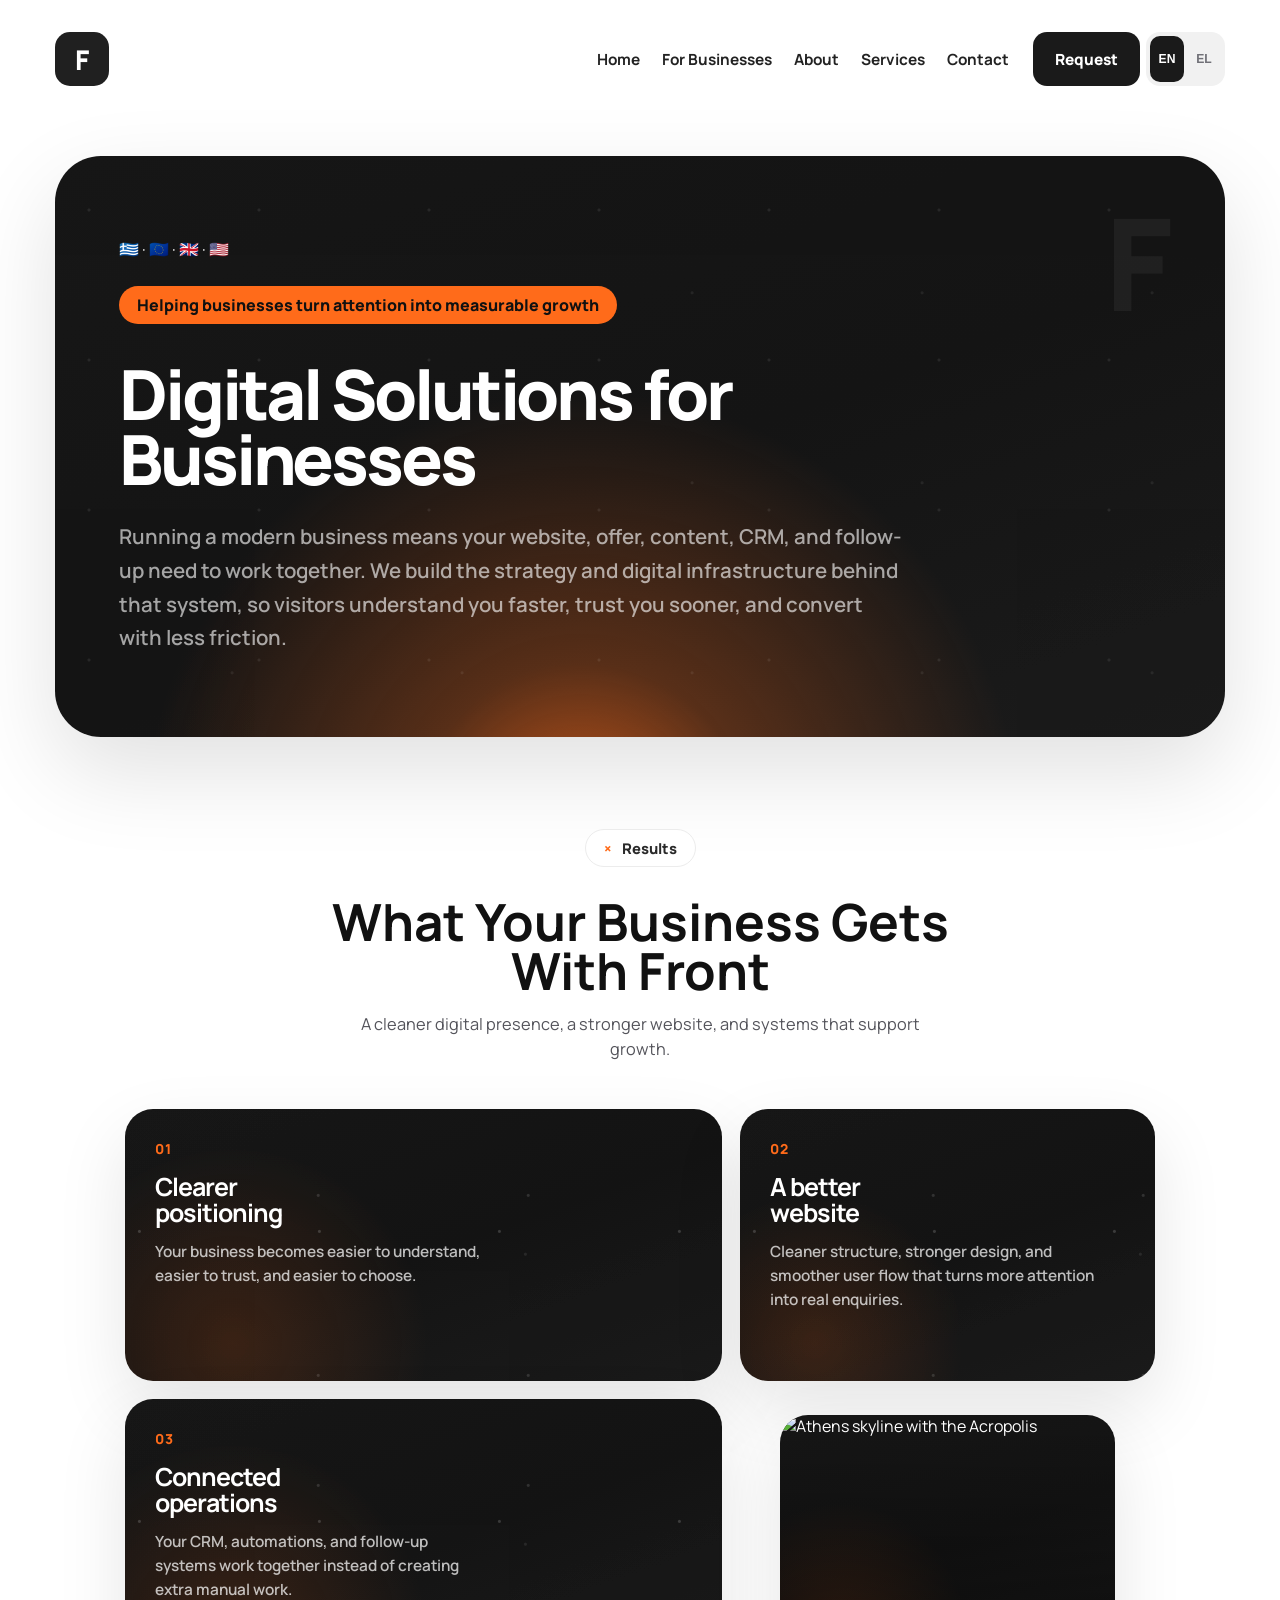
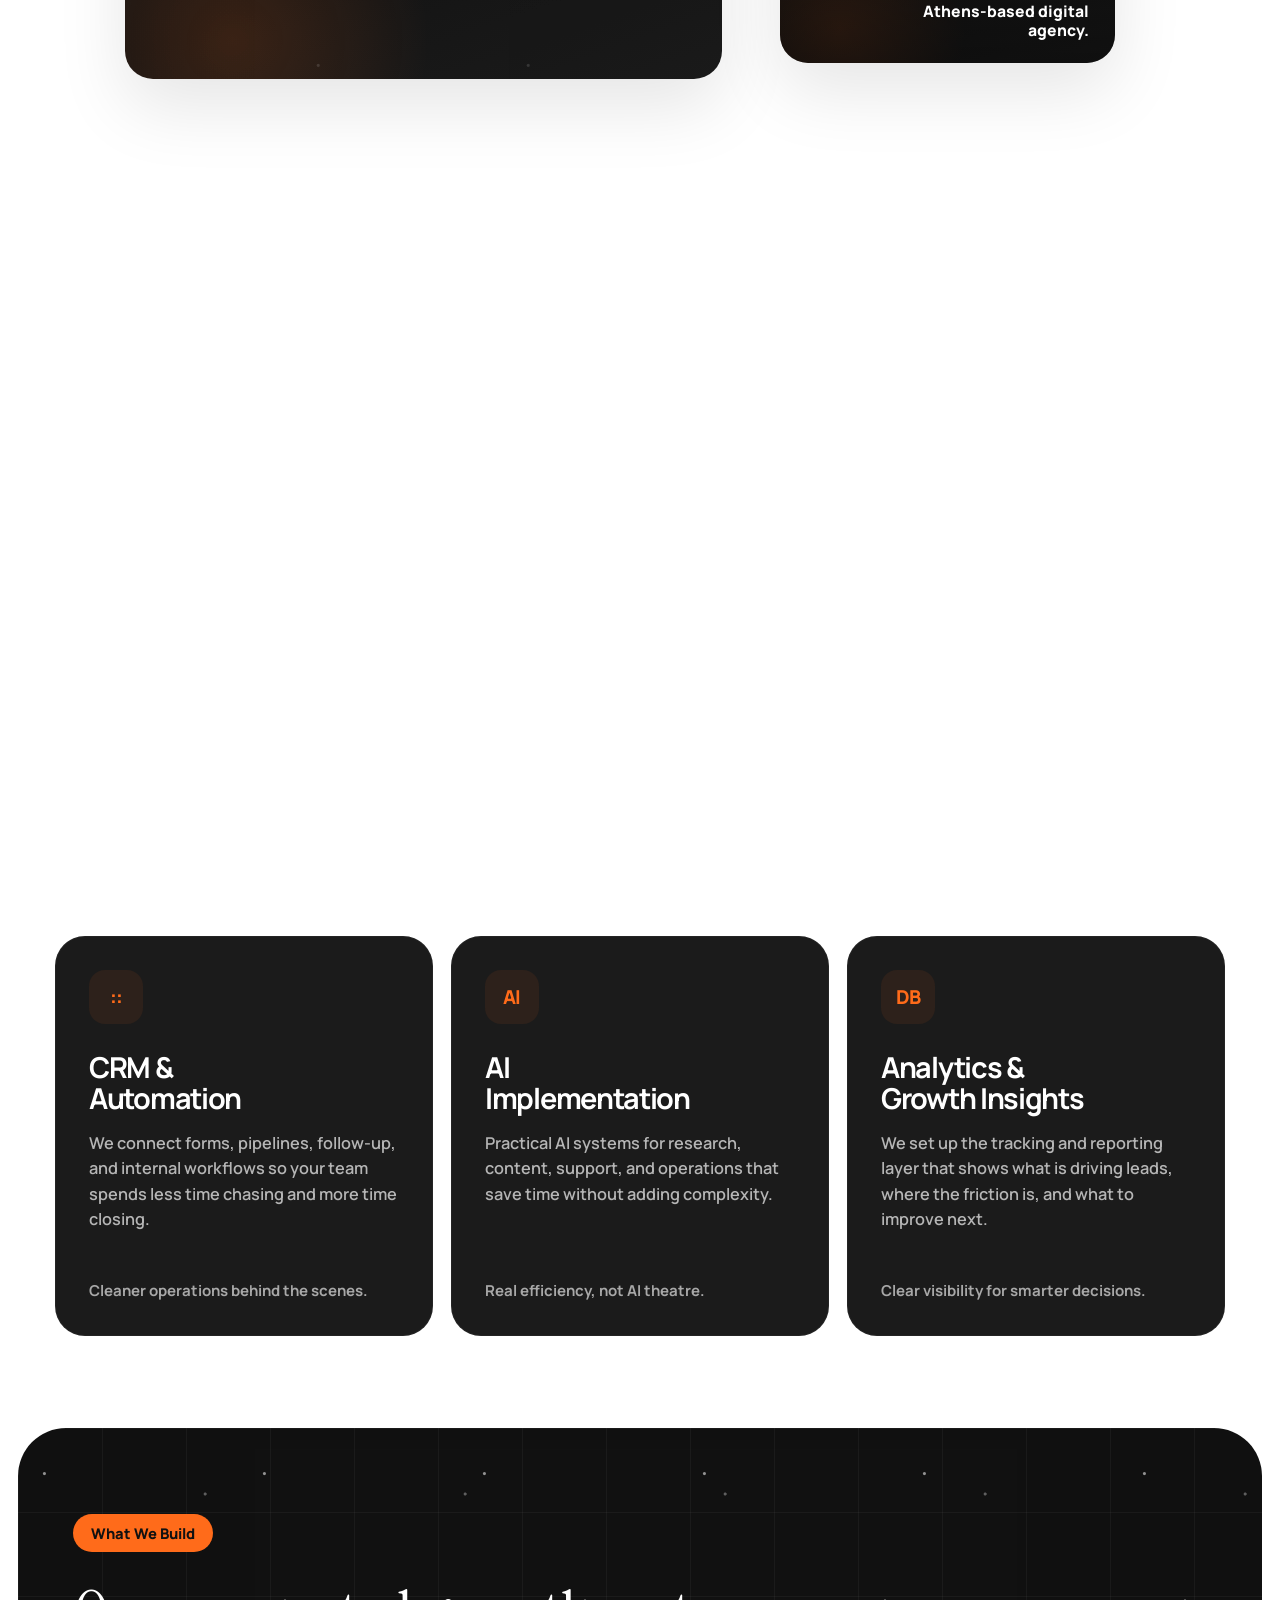
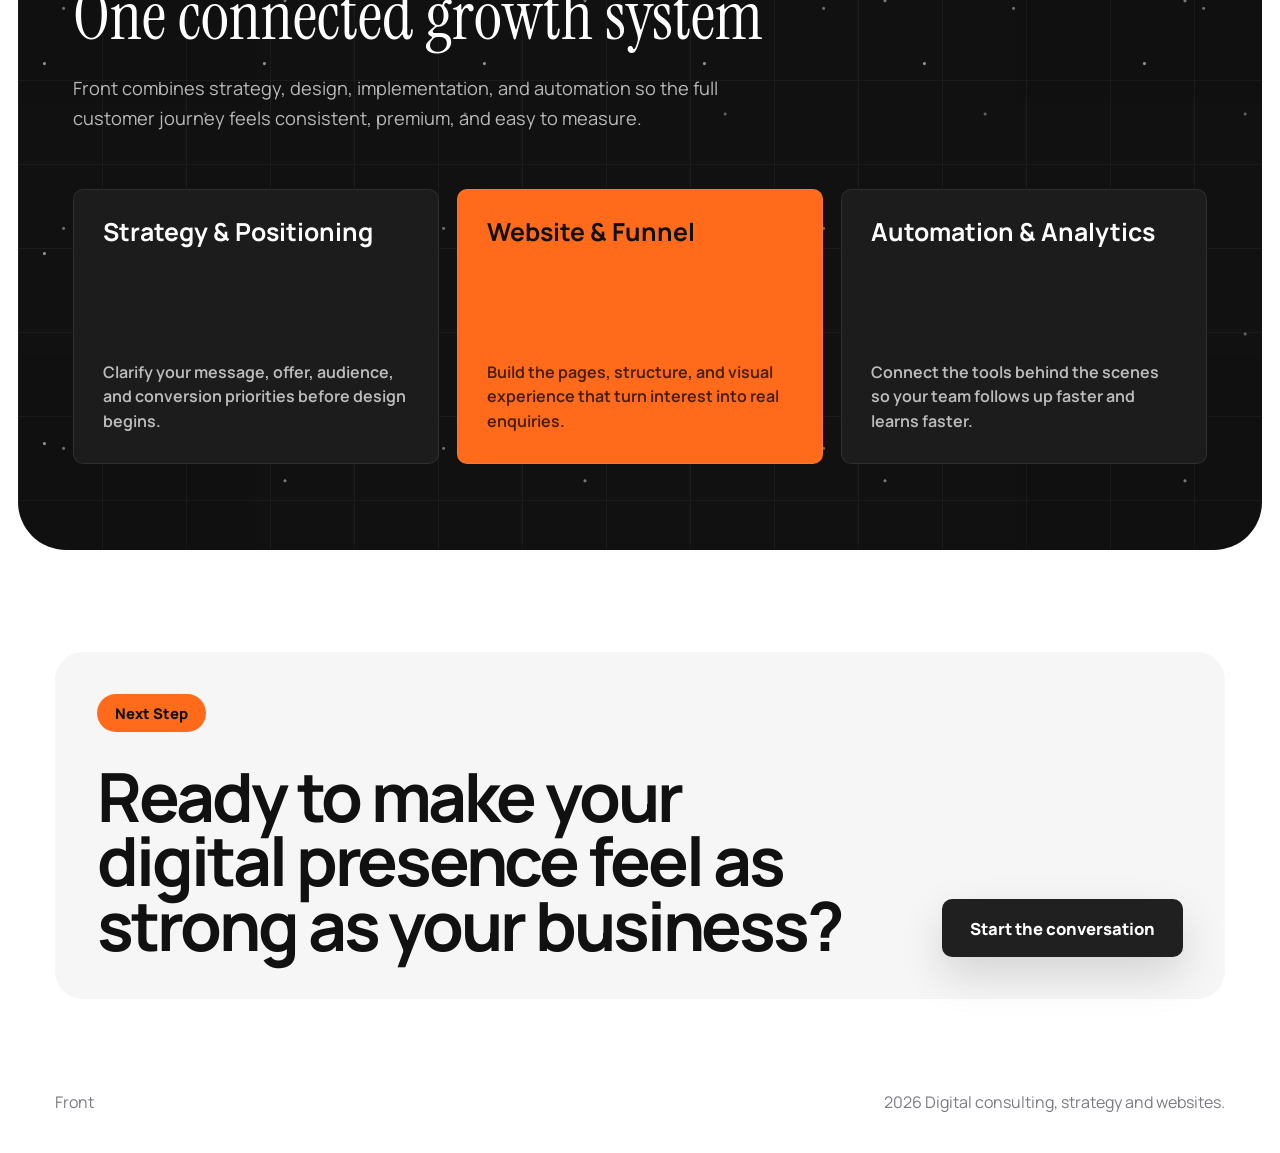
==== for-businesses.html @ 69dcf723 "continue" ====
<!DOCTYPE html>
<html lang="en">
  <head>
    <meta charset="UTF-8" />
    <meta name="viewport" content="width=device-width, initial-scale=1.0" />
    <title>Front | Digital Solutions for Businesses</title>
    <meta
      name="description"
      content="Front builds strategy-led websites, conversion systems, automation, and digital ecosystems for ambitious businesses."
    />
    <link rel="preconnect" href="https://fonts.googleapis.com" />
    <link rel="preconnect" href="https://fonts.gstatic.com" crossorigin />
    <link
      href="https://fonts.googleapis.com/css2?family=Instrument+Serif:ital@0;1&family=Manrope:wght@400;500;600;700;800&display=swap"
      rel="stylesheet"
    />
    <link rel="stylesheet" href="styles.css?v=front-business-page-10" />
  </head>
  <body data-page="businesses">
    <header class="page-nav" aria-label="Main navigation" data-i18n-attr="aria-label:navAria">
      <a class="logo-tile" href="index.html#home" aria-label="Front home">
        <span>F</span>
      </a>
      <nav class="nav-links">
        <a href="index.html#home" data-i18n="navHome">Home</a>
        <a href="for-businesses.html" data-i18n="navBusinesses">For Businesses</a>
        <a href="index.html#about" data-i18n="navAbout">About</a>
        <a href="index.html#services" data-i18n="navServices">Services</a>
        <a href="index.html#contact" data-i18n="navContact">Contact</a>
      </nav>
      <div class="nav-actions">
        <a class="request-link" href="index.html#contact" data-i18n="navRequest">Request</a>
        <div class="language-toggle" aria-label="Language selector" data-i18n-attr="aria-label:languageAria">
          <button class="language-button is-active" type="button" data-language="en" aria-pressed="true">EN</button>
          <button class="language-button" type="button" data-language="el" aria-pressed="false">EL</button>
        </div>
      </div>
    </header>

    <main class="business-page">
      <section class="business-hero-shell">
        <div class="business-hero-card reveal">
          <div class="business-flags" aria-hidden="true">🇬🇷 · 🇪🇺 · 🇬🇧 · 🇺🇸</div>
          <span class="orange-pill" data-i18n="businessHeroKicker">
            Helping businesses turn attention into measurable growth
          </span>
          <h1 data-i18n="businessHeroTitle">Digital Solutions for Businesses</h1>
          <p data-i18n="businessHeroText">
            Running a modern business means your website, offer, content, CRM, and follow-up need to
            work together. We build the strategy and digital infrastructure behind that system, so
            visitors understand you faster, trust you sooner, and convert with less friction.
          </p>
          <span class="business-ghost-logo" aria-hidden="true">F</span>
        </div>
      </section>

      <section class="business-results section">
        <div class="business-section-heading reveal">
          <span class="result-pill"><span>×</span> <span data-i18n="businessResultsPill">Results</span></span>
          <h2 data-i18n="businessResultsTitle">What Your Business Gets With Front</h2>
          <p data-i18n="businessResultsText">
            A cleaner digital presence, a stronger website, and systems that support growth.
          </p>
        </div>

        <div class="result-showcase">
          <article class="result-showcase-card result-showcase-card-wide reveal">
            <span class="result-showcase-index">01</span>
            <h3 data-i18n="businessAgencyCardOneTitle">Clearer positioning</h3>
            <p data-i18n="businessAgencyCardOneText">
              Your business becomes easier to understand, easier to trust, and easier to choose.
            </p>
          </article>
          <article class="result-showcase-card result-showcase-card-tall reveal delay-1">
            <span class="result-showcase-index">02</span>
            <h3 data-i18n="businessAgencyCardTwoTitle">A better website</h3>
            <p data-i18n="businessAgencyCardTwoText">
              Cleaner structure, stronger design, and smoother user flow that turns more attention
              into real enquiries.
            </p>
          </article>
          <article class="result-showcase-card result-showcase-card-compact reveal delay-2">
            <span class="result-showcase-index">03</span>
            <h3 data-i18n="businessAgencyCardThreeTitle">Connected operations</h3>
            <p data-i18n="businessAgencyCardThreeText">
              Your CRM, automations, and follow-up systems work together instead of creating extra
              manual work.
            </p>
          </article>
          <figure class="result-showcase-card result-showcase-card-image reveal delay-3">
            <img
              src="https://commons.wikimedia.org/wiki/Special:FilePath/View%20of%20Athen%27s%20Acropolis.jpg"
              alt="Athens skyline with the Acropolis"
              loading="lazy"
              data-i18n-attr="alt:businessAgencyImageAlt"
            />
            <figcaption data-i18n="businessAgencyImageCaption">
              Athens-based digital agency.
            </figcaption>
          </figure>
        </div>
      </section>

      <section class="business-services section">
        <div class="business-section-heading reveal">
          <span class="result-pill"><span>+</span> <span data-i18n="businessServicesPill">Core Services</span></span>
          <h2 data-i18n="businessServicesTitle">Our Core Services for Growing Businesses</h2>
          <p data-i18n="businessServicesText">
            Strategy-led work that sharpens your positioning, improves conversion, and builds a
            stronger digital operating system around your business.
          </p>
        </div>

        <div class="agency-services-grid">
          <article class="agency-service-card reveal">
            <span class="agency-service-icon" aria-hidden="true">{ }</span>
            <h3 data-i18n="agencyServiceOneTitle">Custom Software</h3>
            <p data-i18n="agencyServiceOneText">
              We design and build custom internal tools, client portals, and operational systems
              tailored to the way your business actually works.
            </p>
            <strong data-i18n="agencyServiceOneNote">Built around your workflow, not a template.</strong>
          </article>

          <article class="agency-service-card reveal delay-1">
            <span class="agency-service-icon" aria-hidden="true">&lt;&gt;</span>
            <h3 data-i18n="agencyServiceTwoTitle">Website Design & Development</h3>
            <p data-i18n="agencyServiceTwoText">
              Premium websites designed to feel modern, load fast, and present your business with
              more credibility.
            </p>
            <strong data-i18n="agencyServiceTwoNote">Looks better, performs better, converts better.</strong>
          </article>

          <article class="agency-service-card reveal delay-2">
            <span class="agency-service-icon" aria-hidden="true">[]</span>
            <h3 data-i18n="agencyServiceThreeTitle">Booking Systems</h3>
            <p data-i18n="agencyServiceThreeText">
              We build smooth booking flows for appointments, reservations, and enquiries so clients
              can move from interest to confirmed action with less friction.
            </p>
            <strong data-i18n="agencyServiceThreeNote">Smoother booking, fewer missed opportunities.</strong>
          </article>

          <article class="agency-service-card reveal">
            <span class="agency-service-icon" aria-hidden="true">::</span>
            <h3 data-i18n="agencyServiceFourTitle">CRM & Automation</h3>
            <p data-i18n="agencyServiceFourText">
              We connect forms, pipelines, follow-up, and internal workflows so your team spends
              less time chasing and more time closing.
            </p>
            <strong data-i18n="agencyServiceFourNote">Cleaner operations behind the scenes.</strong>
          </article>

          <article class="agency-service-card reveal delay-1">
            <span class="agency-service-icon" aria-hidden="true">AI</span>
            <h3 data-i18n="agencyServiceFiveTitle">AI Implementation</h3>
            <p data-i18n="agencyServiceFiveText">
              Practical AI systems for research, content, support, and operations that save time
              without adding complexity.
            </p>
            <strong data-i18n="agencyServiceFiveNote">Real efficiency, not AI theatre.</strong>
          </article>

          <article class="agency-service-card reveal delay-2">
            <span class="agency-service-icon" aria-hidden="true">DB</span>
            <h3 data-i18n="agencyServiceSixTitle">Analytics & Growth Insights</h3>
            <p data-i18n="agencyServiceSixText">
              We set up the tracking and reporting layer that shows what is driving leads, where the
              friction is, and what to improve next.
            </p>
            <strong data-i18n="agencyServiceSixNote">Clear visibility for smarter decisions.</strong>
          </article>
        </div>
      </section>

      <section class="business-system">
        <div class="black-grid" aria-hidden="true"></div>
        <div class="business-system-copy reveal">
          <span class="orange-pill" data-i18n="businessSystemPill">What We Build</span>
          <h2 data-i18n="businessSystemTitle">One connected growth system</h2>
          <p data-i18n="businessSystemText">
            Front combines strategy, design, implementation, and automation so the full customer
            journey feels consistent, premium, and easy to measure.
          </p>
        </div>

        <div class="system-card-grid">
          <article class="system-card reveal">
            <h3 data-i18n="systemStrategyTitle">Strategy & Positioning</h3>
            <p data-i18n="systemStrategyText">Clarify your message, offer, audience, and conversion priorities before design begins.</p>
          </article>
          <article class="system-card system-card-orange reveal delay-1">
            <h3 data-i18n="systemWebsiteTitle">Website & Funnel</h3>
            <p data-i18n="systemWebsiteText">Build the pages, structure, and visual experience that turn interest into real enquiries.</p>
          </article>
          <article class="system-card reveal delay-2">
            <h3 data-i18n="systemAutomationTitle">Automation & Analytics</h3>
            <p data-i18n="systemAutomationText">Connect the tools behind the scenes so your team follows up faster and learns faster.</p>
          </article>
        </div>
      </section>

      <section class="business-cta section">
        <div class="request-panel reveal">
          <div>
            <span class="orange-pill" data-i18n="businessCtaPill">Next Step</span>
            <h2 data-i18n="businessCtaTitle">Ready to make your digital presence feel as strong as your business?</h2>
          </div>
          <a class="button button-dark" href="mailto:info@frontagency.com" data-i18n="businessCtaLink">Start the conversation</a>
        </div>
      </section>
    </main>

    <footer class="footer">
      <p>Front</p>
      <p><span id="year"></span> <span data-i18n="footerText">Digital consulting, strategy and websites.</span></p>
    </footer>

    <script src="script.js?v=front-business-page-10"></script>
  </body>
</html>
---- styles.css ----
:root {
  --black: #111111;
  --black-2: #1f1f1f;
  --white: #ffffff;
  --muted: #7b7b82;
  --line: #ececec;
  --orange: #ff6b1a;
  --soft: #f7f7f7;
  --container: 1170px;
}

* {
  box-sizing: border-box;
}

html {
  scroll-behavior: smooth;
}

body {
  margin: 0;
  background: var(--white);
  color: var(--black);
  font-family: "Manrope", sans-serif;
}

a {
  color: inherit;
}

.floating-nav {
  position: sticky;
  top: 22px;
  z-index: 50;
  display: grid;
  grid-template-columns: 54px 1fr auto;
  gap: 4px;
  align-items: center;
  width: min(calc(100% - 36px), 820px);
  height: 64px;
  margin: 22px auto 0;
  padding: 4px;
  border-radius: 18px;
  background: rgba(17, 17, 17, 0.94);
  box-shadow: 0 14px 46px rgba(0, 0, 0, 0.16);
  backdrop-filter: blur(18px);
}

.page-nav {
  position: relative;
  z-index: 50;
  display: grid;
  grid-template-columns: 54px 1fr auto;
  gap: 24px;
  align-items: center;
  width: min(calc(100% - 44px), var(--container));
  margin: 32px auto 0;
}

.logo-tile,
.request-link,
.button,
.language-button {
  display: inline-flex;
  align-items: center;
  justify-content: center;
  text-decoration: none;
}

.logo-tile {
  width: 54px;
  height: 54px;
  border-radius: 15px;
  color: var(--white);
  background: #202020;
  font-size: 1.7rem;
  font-weight: 800;
}

.nav-links {
  display: flex;
  justify-content: center;
  gap: 22px;
  min-width: 0;
}

.nav-links a {
  color: rgba(255, 255, 255, 0.82);
  text-decoration: none;
  font-size: 0.96rem;
  font-weight: 700;
}

.nav-links a:hover,
.nav-links a:focus-visible {
  color: var(--white);
}

.request-link {
  height: 54px;
  padding: 0 22px;
  border-radius: 14px;
  background: var(--white);
  color: #202020;
  font-size: 0.96rem;
  font-weight: 800;
}

.page-nav .nav-links {
  justify-content: flex-end;
}

.page-nav .nav-links a {
  color: #222222;
}

.page-nav .nav-links a:hover,
.page-nav .nav-links a:focus-visible {
  color: var(--orange);
}

.page-nav .request-link {
  background: #1a1a1a;
  color: var(--white);
}

.page-nav .language-toggle {
  background: #f1f1f1;
}

.page-nav .language-button {
  color: #707077;
}

.page-nav .language-button.is-active {
  background: #1a1a1a;
  color: var(--white);
}

.nav-actions {
  display: flex;
  align-items: center;
  gap: 6px;
}

.language-toggle {
  display: inline-grid;
  grid-template-columns: repeat(2, 34px);
  gap: 3px;
  height: 54px;
  padding: 4px;
  border-radius: 14px;
  background: #202020;
}

.language-button {
  appearance: none;
  min-width: 0;
  height: 46px;
  border: 0;
  border-radius: 10px;
  background: transparent;
  color: rgba(255, 255, 255, 0.72);
  cursor: pointer;
  font-size: 0.76rem;
  font-weight: 800;
}

.language-button.is-active {
  background: var(--white);
  color: var(--black);
}

.hero {
  position: relative;
  min-height: calc(100vh - 86px);
  display: grid;
  place-items: center;
  overflow: hidden;
  padding: 96px 24px 78px;
  isolation: isolate;
}

.hero-building {
  position: absolute;
  top: 0;
  right: 0;
  z-index: -3;
  width: min(1020px, 70vw);
  height: 86vh;
  opacity: 0.46;
  background:
    linear-gradient(118deg, transparent 0 23%, rgba(22, 24, 27, 0.16) 23% 24%, transparent 24% 100%),
    linear-gradient(117deg, transparent 0 42%, rgba(22, 24, 27, 0.15) 42% 43%, transparent 43% 100%),
    repeating-linear-gradient(116deg, rgba(22, 24, 27, 0.18) 0 2px, transparent 2px 20px),
    repeating-linear-gradient(27deg, rgba(22, 24, 27, 0.12) 0 2px, transparent 2px 30px);
  clip-path: polygon(25% 0, 100% 0, 100% 88%, 18% 100%, 0 20%);
}

.hero::after {
  content: "";
  position: absolute;
  inset: 0;
  z-index: -2;
  background: radial-gradient(circle at 48% 48%, rgba(255, 255, 255, 0.8), rgba(255, 255, 255, 0.98) 58%, #fff 100%);
}

.particle-field,
.black-grid {
  position: absolute;
  inset: 0;
  pointer-events: none;
}

.particle-field {
  z-index: -1;
  opacity: 0.6;
  background:
    radial-gradient(circle at 13% 76%, rgba(0, 0, 0, 0.23) 1px, transparent 2px),
    radial-gradient(circle at 42% 32%, rgba(0, 0, 0, 0.18) 1px, transparent 2px),
    radial-gradient(circle at 72% 74%, rgba(0, 0, 0, 0.18) 1px, transparent 2px),
    radial-gradient(circle at 88% 48%, rgba(0, 0, 0, 0.14) 1px, transparent 2px);
  background-size: 210px 170px, 260px 210px, 180px 220px, 230px 240px;
}

.hero-inner {
  width: min(840px, 100%);
  text-align: center;
}

h1,
h2,
h3,
p {
  margin: 0;
}

h1 {
  font-size: clamp(3.5rem, 6.6vw, 6.8rem);
  line-height: 0.92;
  letter-spacing: -0.045em;
}

h2 {
  font-size: clamp(2.6rem, 5.3vw, 5.25rem);
  line-height: 0.95;
  letter-spacing: -0.045em;
}

h3 {
  font-size: clamp(1.4rem, 2.2vw, 2.05rem);
  line-height: 1.08;
  letter-spacing: -0.035em;
}

em {
  font-family: "Instrument Serif", serif;
  font-style: normal;
  font-weight: 400;
  letter-spacing: -0.02em;
}

.hero-inner p {
  max-width: 720px;
  margin: 24px auto 0;
  color: #4e4e55;
  font-size: clamp(1.1rem, 1.9vw, 1.36rem);
  line-height: 1.55;
}

.button {
  min-height: 58px;
  margin-top: 34px;
  padding: 0 28px;
  border-radius: 10px;
  font-size: 1.04rem;
  font-weight: 800;
  gap: 10px;
  transition:
    transform 180ms ease,
    box-shadow 180ms ease;
}

.button:hover,
.button:focus-visible {
  transform: translateY(-2px);
}

.button-dark {
  background: #202020;
  color: var(--white);
  box-shadow: 0 18px 44px rgba(0, 0, 0, 0.14);
}

.loved-row {
  display: flex;
  align-items: center;
  justify-content: center;
  flex-wrap: wrap;
  gap: 12px;
  margin-top: 34px;
  font-size: 1rem;
  color: #262626;
}

.avatars {
  display: flex;
}

.avatars span {
  width: 28px;
  height: 28px;
  margin-left: -7px;
  border: 2px solid var(--white);
  border-radius: 50%;
  background: linear-gradient(135deg, #111, #777);
}

.avatars span:first-child {
  margin-left: 0;
}

.avatars span:nth-child(2) {
  background: linear-gradient(135deg, #ff6b1a, #ffd2a6);
}

.avatars span:nth-child(3) {
  background: linear-gradient(135deg, #2d5561, #9fd1de);
}

.avatars span:nth-child(4) {
  background: linear-gradient(135deg, #c49b52, #ffe4ab);
}

.stars {
  color: #f3aa07;
  letter-spacing: 2px;
}

.section {
  width: min(calc(100% - 44px), var(--container));
  margin: 0 auto;
  padding: 92px 0;
}

.niches {
  min-height: 720px;
}

.niche-copy {
  max-width: 740px;
}

.orange-pill {
  display: inline-flex;
  align-items: center;
  min-height: 38px;
  margin-bottom: 32px;
  padding: 0 18px;
  border-radius: 999px;
  background: var(--orange);
  color: var(--black);
  font-size: 0.92rem;
  font-weight: 800;
}

.niche-copy h2 {
  max-width: 760px;
}

.niche-copy p {
  max-width: 620px;
  margin-top: 30px;
  color: var(--muted);
  font-size: 1.1rem;
  line-height: 1.65;
}

.chip-stage {
  position: relative;
  display: grid;
  gap: 18px;
  margin-top: 70px;
  overflow: hidden;
}

.chip-stage::before,
.chip-stage::after {
  content: "";
  position: absolute;
  top: 0;
  bottom: 0;
  z-index: 3;
  width: 120px;
  pointer-events: none;
}

.chip-stage::before {
  left: 0;
  background: linear-gradient(90deg, var(--white), transparent);
}

.chip-stage::after {
  right: 0;
  background: linear-gradient(270deg, var(--white), transparent);
}

.chip-row {
  display: flex;
  gap: 14px;
  min-width: max-content;
  animation: drift 42s linear infinite;
}

.chip-row-offset {
  transform: translateX(-160px);
  animation-direction: reverse;
  animation-duration: 48s;
}

.chip-row span {
  display: inline-flex;
  align-items: center;
  min-height: 62px;
  padding: 0 24px;
  border: 1px solid var(--line);
  border-radius: 16px;
  background: var(--white);
  color: #272727;
  font-size: 1.05rem;
  font-weight: 800;
  white-space: nowrap;
}

.chip-row .chip-dark {
  background: #202020;
  color: var(--white);
}

.black-wrap {
  position: relative;
  width: min(calc(100% - 36px), 1440px);
  margin: 0 auto 28px;
  overflow: hidden;
  padding: 92px max(24px, calc((100% - var(--container)) / 2));
  border-radius: 48px;
  background: #111111;
  color: var(--white);
}

.black-grid {
  opacity: 0.78;
  background:
    radial-gradient(circle at 12% 24%, rgba(255, 255, 255, 0.7) 1px, transparent 2px),
    radial-gradient(circle at 72% 30%, rgba(255, 255, 255, 0.42) 1px, transparent 2px),
    radial-gradient(circle at 89% 72%, rgba(255, 255, 255, 0.56) 1px, transparent 2px),
    radial-gradient(circle at 24% 82%, rgba(255, 255, 255, 0.5) 1px, transparent 2px),
    linear-gradient(rgba(255, 255, 255, 0.055) 1px, transparent 1px),
    linear-gradient(90deg, rgba(255, 255, 255, 0.055) 1px, transparent 1px);
  background-size: 220px 190px, 260px 220px, 300px 240px, 190px 220px, 84px 84px, 84px 84px;
}

.black-wrap > *:not(.black-grid) {
  position: relative;
  z-index: 1;
}

.black-heading {
  max-width: 780px;
  margin: 0 auto;
  text-align: center;
}

.black-heading .orange-pill {
  margin-bottom: 28px;
}

.black-heading p {
  max-width: 720px;
  margin: 22px auto 0;
  color: rgba(255, 255, 255, 0.72);
  font-size: 1.08rem;
  line-height: 1.65;
}

.ghost-title {
  display: block;
  margin-top: 36px;
  color: rgba(255, 255, 255, 0.08);
  font-family: "Instrument Serif", serif;
  font-size: 2.4rem;
}

.service-board {
  display: grid;
  grid-template-columns: repeat(2, minmax(0, 1fr));
  gap: 22px;
  width: min(100%, 1040px);
  margin: 70px auto 0;
}

.service-card {
  position: relative;
  min-height: 330px;
  display: flex;
  flex-direction: column;
  justify-content: space-between;
  overflow: hidden;
  padding: 42px;
  border-radius: 10px;
  background: #f6f6f6;
  color: #202020;
}

.service-card-wide {
  grid-column: 1 / -1;
  min-height: 250px;
}

.service-card-orange {
  background: var(--orange);
}

.service-card-dark {
  background: #1a1a1a;
  color: var(--white);
  box-shadow: inset 0 0 0 1px rgba(255, 255, 255, 0.08);
}

.service-card::after {
  content: "";
  position: absolute;
  right: 12%;
  bottom: -34%;
  width: 320px;
  height: 320px;
  border-radius: 50%;
  border: 54px solid rgba(0, 0, 0, 0.05);
}

.service-card-dark::after {
  border-color: rgba(255, 255, 255, 0.035);
}

.corner-icon {
  position: absolute;
  top: 26px;
  right: 26px;
  font-size: 1.2rem;
}

.service-card h3 {
  max-width: 13ch;
}

.service-card-wide h3 {
  max-width: none;
}

.service-card p {
  max-width: 880px;
  margin-top: 84px;
  color: rgba(0, 0, 0, 0.82);
  font-size: 1.1rem;
  font-weight: 700;
  line-height: 1.5;
}

.service-card-dark p {
  color: rgba(255, 255, 255, 0.84);
}

.service-card strong {
  display: block;
  margin-top: 8px;
  color: rgba(0, 0, 0, 0.42);
}

.service-card-dark strong {
  color: rgba(255, 255, 255, 0.38);
}

.service-card a {
  position: absolute;
  right: 26px;
  bottom: 26px;
  display: grid;
  place-items: center;
  width: 38px;
  height: 38px;
  border-radius: 10px;
  background: #2a2a2a;
  color: var(--white);
  text-decoration: none;
  font-size: 1.2rem;
}

.process-wrap {
  min-height: 720px;
}

.process-grid {
  display: grid;
  grid-template-columns: 0.95fr 1fr;
  gap: 42px;
  align-items: center;
  width: min(100%, 980px);
  margin: 62px auto 0;
}

.process-list {
  display: grid;
  gap: 20px;
}

.process-step {
  display: grid;
  grid-template-columns: 44px 1fr;
  gap: 18px;
  align-items: start;
  padding: 16px 18px;
  border-radius: 14px;
}

.process-step.active {
  padding: 28px;
  background: rgba(255, 255, 255, 0.08);
}

.step-icon {
  display: grid;
  place-items: center;
  width: 34px;
  height: 34px;
  border-radius: 50%;
  background: rgba(255, 255, 255, 0.13);
  color: var(--white);
  font-weight: 800;
}

.process-step h3 {
  font-family: "Manrope", sans-serif;
  font-size: 1.45rem;
  letter-spacing: -0.04em;
}

.process-step p {
  margin-top: 14px;
  color: #f3dfcf;
  font-size: 1.04rem;
  line-height: 1.55;
}

.dashboard-panel {
  min-height: 395px;
  display: grid;
  place-items: center;
  border-radius: 18px;
  background: #f7f8fb;
}

.mini-dashboard {
  width: min(78%, 520px);
  padding: 12px;
  border-radius: 10px;
  background: var(--white);
  box-shadow: 0 18px 55px rgba(0, 0, 0, 0.08);
  color: #202020;
}

.dash-row {
  display: grid;
  grid-template-columns: 1fr 0.6fr 0.7fr 0.7fr;
  gap: 12px;
  align-items: center;
  min-height: 42px;
  border-top: 1px solid var(--line);
  font-size: 0.88rem;
}

.dash-row:first-child {
  border-top: 0;
}

.dash-head {
  color: #8b8b8f;
  font-size: 0.75rem;
  font-weight: 800;
}

.dash-row em,
.dash-row i {
  justify-self: start;
  padding: 4px 8px;
  border-radius: 999px;
  background: #dff8e8;
  color: #28a76d;
  font-style: normal;
  font-weight: 800;
}

.dash-row i {
  background: #ebf8ef;
}

.request-section {
  padding: 98px 0;
}

.difference {
  padding-top: 4px;
  padding-bottom: 74px;
}

.difference-heading {
  max-width: 860px;
  margin: 0 auto;
  text-align: center;
}

.difference-heading .orange-pill {
  margin-bottom: 28px;
}

.difference-heading h2 {
  font-family: "Manrope", sans-serif;
  font-size: clamp(2.6rem, 4.6vw, 4.1rem);
  font-weight: 800;
  letter-spacing: -0.05em;
}

.difference-heading p {
  max-width: 860px;
  margin: 20px auto 0;
  color: #3f3f46;
  font-size: clamp(1.04rem, 1.45vw, 1.24rem);
  line-height: 1.62;
}

.difference-grid {
  display: grid;
  grid-template-columns: 1.05fr 1.05fr 1.02fr;
  grid-template-areas:
    "dashboard phone copy"
    "note phone office";
  gap: 18px;
  margin-top: 46px;
}

.difference-card {
  position: relative;
  overflow: hidden;
  border-radius: 28px;
}

.difference-card-dashboard {
  grid-area: dashboard;
  min-height: 380px;
  padding: 22px;
  background: linear-gradient(180deg, #ececf3 0%, #e6e6ee 100%);
}

.difference-dashboard {
  position: absolute;
  left: 11%;
  bottom: -4%;
  width: 88%;
  height: 66%;
  display: grid;
  grid-template-columns: 0.34fr 1fr;
  gap: 12px;
  padding: 14px;
  border-radius: 20px;
  background: rgba(255, 255, 255, 0.88);
  box-shadow: 0 26px 80px rgba(0, 0, 0, 0.12);
  transform: rotate(10deg);
}

.difference-dashboard-sidebar,
.difference-dashboard-top,
.difference-dashboard-bars {
  display: grid;
  gap: 10px;
}

.difference-dashboard-sidebar span,
.difference-dashboard-top span,
.difference-dashboard-bars span {
  border-radius: 999px;
  background: #eef0f7;
}

.difference-dashboard-sidebar {
  align-content: start;
}

.difference-dashboard-sidebar span {
  height: 14px;
}

.difference-dashboard-main {
  display: grid;
  grid-template-rows: auto 1fr auto;
  gap: 12px;
}

.difference-dashboard-top span {
  height: 11px;
}

.difference-dashboard-ring {
  width: min(138px, 54%);
  aspect-ratio: 1;
  align-self: center;
  justify-self: center;
  border-radius: 50%;
  background:
    radial-gradient(circle at center, rgba(255, 255, 255, 0.96) 0 38%, transparent 39% 100%),
    conic-gradient(from 0deg, #5b4dff 0 42%, #78d5eb 42% 68%, #ff9f3d 68% 100%);
}

.difference-dashboard-bars {
  grid-template-columns: repeat(4, 1fr);
  align-items: end;
}

.difference-dashboard-bars span:nth-child(1) {
  height: 20px;
}

.difference-dashboard-bars span:nth-child(2) {
  height: 40px;
}

.difference-dashboard-bars span:nth-child(3) {
  height: 28px;
}

.difference-dashboard-bars span:nth-child(4) {
  height: 46px;
}

.difference-card-phone {
  grid-area: phone;
  min-height: 700px;
  padding: 24px;
  display: flex;
  flex-direction: column;
  justify-content: space-between;
  background: linear-gradient(180deg, #d8d8de 0%, #444448 100%);
  color: var(--white);
}

.difference-card-kicker {
  color: rgba(255, 255, 255, 0.96);
  font-size: 0.98rem;
  font-weight: 600;
}

.difference-phone {
  position: relative;
  width: min(78%, 270px);
  min-height: 500px;
  margin: 10px auto;
  padding: 10px;
  border-radius: 38px;
  background: linear-gradient(180deg, #1a1a1d, #0b0b0d);
  box-shadow:
    inset 0 0 0 2px rgba(255, 255, 255, 0.08),
    0 24px 80px rgba(0, 0, 0, 0.24);
}

.difference-phone-notch {
  position: absolute;
  top: 14px;
  left: 50%;
  width: 92px;
  height: 20px;
  border-radius: 999px;
  background: #111112;
  transform: translateX(-50%);
  z-index: 2;
}

.difference-phone-screen {
  height: 100%;
  padding: 48px 10px 12px;
  border-radius: 28px;
  background: linear-gradient(180deg, #faf7ef 0%, #efe9dd 100%);
}

.difference-phone-badge {
  width: 42px;
  height: 14px;
  border-radius: 999px;
  background: rgba(0, 0, 0, 0.08);
}

.difference-phone-image {
  height: 76%;
  margin-top: 14px;
  border-radius: 22px;
  background:
    radial-gradient(circle at 18% 14%, rgba(255, 255, 255, 0.6) 0 6%, transparent 6%),
    linear-gradient(180deg, rgba(29, 79, 88, 0.3), transparent 32%),
    linear-gradient(180deg, #7fb8b8 0%, #b6dcc8 40%, #d1c08d 41%, #85b57d 100%);
  position: relative;
  overflow: hidden;
}

.difference-phone-image::before {
  content: "";
  position: absolute;
  inset: auto 12% 12% 14%;
  height: 26%;
  border-radius: 999px 999px 22px 22px;
  background: linear-gradient(180deg, #724126 0%, #4a2819 100%);
  transform: skewX(-18deg);
}

.difference-phone-image::after {
  content: "";
  position: absolute;
  inset: auto 18% 10% auto;
  width: 20%;
  height: 22%;
  border-radius: 999px 999px 30% 30%;
  background: rgba(255, 255, 255, 0.28);
  transform: rotate(20deg);
}

.difference-phone-actions {
  display: grid;
  grid-template-columns: repeat(4, 1fr);
  gap: 8px;
  margin-top: 12px;
}

.difference-phone-actions span {
  height: 11px;
  border-radius: 999px;
  background: rgba(0, 0, 0, 0.12);
}

.difference-phone-copy {
  max-width: 18ch;
  color: rgba(255, 255, 255, 0.9);
  font-size: 0.92rem;
  line-height: 1.45;
}

.difference-card-copy {
  grid-area: copy;
  min-height: 250px;
  padding: 26px;
  display: flex;
  flex-direction: column;
  justify-content: space-between;
  background: #e7e0d6;
}

.difference-card-copy p {
  color: #4d4a46;
  font-size: 0.94rem;
  font-weight: 600;
  line-height: 1.52;
}

.difference-card-copy strong {
  color: #161616;
  font-size: 1rem;
  font-weight: 800;
  line-height: 1.25;
}

.difference-card-note {
  grid-area: note;
  min-height: 260px;
  padding: 28px;
  background: #ececf9;
}

.difference-card-note strong {
  display: block;
  max-width: 12ch;
  color: #111111;
  font-size: clamp(1.6rem, 2.2vw, 2.15rem);
  line-height: 1;
  letter-spacing: -0.04em;
}

.difference-card-note p {
  max-width: 26ch;
  margin-top: 34px;
  color: #4f4f57;
  font-size: 0.94rem;
  font-weight: 600;
  line-height: 1.52;
}

.difference-card-office {
  grid-area: office;
  min-height: 280px;
  padding: 0;
  background: linear-gradient(180deg, #cdd8d5 0%, #eef1e9 100%);
}

.difference-office-scene {
  position: absolute;
  inset: 0;
  overflow: hidden;
  background:
    linear-gradient(180deg, rgba(255, 255, 255, 0.6), rgba(255, 255, 255, 0.1)),
    linear-gradient(90deg, rgba(44, 53, 66, 0.08) 0 2px, transparent 2px 33%),
    linear-gradient(90deg, rgba(44, 53, 66, 0.08) 0 2px, transparent 2px 66%),
    linear-gradient(180deg, #d7e0d7 0%, #eef0e8 100%);
}

.difference-window {
  position: absolute;
  top: 0;
  bottom: 0;
  width: 2px;
  background: rgba(42, 48, 56, 0.18);
}

.difference-window-a {
  left: 32%;
}

.difference-window-b {
  left: 58%;
}

.difference-window-c {
  left: 78%;
}

.difference-plant {
  position: absolute;
  left: 6%;
  bottom: -2%;
  width: 34%;
  height: 40%;
  background:
    radial-gradient(circle at 22% 100%, #708e61 0 18%, transparent 19%),
    linear-gradient(60deg, transparent 0 42%, #7fa36d 42% 48%, transparent 48% 100%),
    linear-gradient(24deg, transparent 0 30%, #66895d 30% 36%, transparent 36% 100%),
    linear-gradient(118deg, transparent 0 46%, #7ca16c 46% 52%, transparent 52% 100%);
  transform: rotate(-2deg);
}

.difference-table {
  position: absolute;
  right: 9%;
  bottom: 8%;
  width: 54%;
  height: 18%;
  border-radius: 18px;
  background:
    linear-gradient(180deg, rgba(255, 255, 255, 0.84), rgba(224, 228, 218, 0.98)),
    linear-gradient(90deg, rgba(120, 128, 136, 0.16) 0 2px, transparent 2px 50%);
  box-shadow: 0 16px 40px rgba(0, 0, 0, 0.1);
}

.cases {
  width: 100vw;
  max-width: none;
  margin-left: calc(50% - 50vw);
  margin-right: calc(50% - 50vw);
  padding-top: 8px;
  padding-bottom: 92px;
}

.cases-heading {
  max-width: 860px;
  margin: 0 auto;
  text-align: center;
}

.cases-heading h2 {
  font-family: "Manrope", sans-serif;
  font-size: clamp(2.6rem, 4.8vw, 4.1rem);
  font-weight: 800;
  letter-spacing: -0.05em;
}

.cases-heading p {
  max-width: 760px;
  margin: 18px auto 0;
  color: #777780;
  font-size: clamp(1.02rem, 1.4vw, 1.18rem);
  line-height: 1.6;
}

.cases-rail {
  padding-inline: clamp(24px, 4vw, 64px);
  margin-top: 44px;
}

.cases-track {
  display: grid;
  grid-auto-flow: column;
  grid-auto-columns: minmax(420px, 46vw);
  gap: 18px;
  overflow-x: auto;
  padding: 0 0 12px;
  scroll-padding-inline: clamp(24px, 4vw, 64px);
  scroll-snap-type: x proximity;
  scrollbar-width: thin;
  scrollbar-color: rgba(17, 17, 17, 0.22) transparent;
}

.cases-track::-webkit-scrollbar {
  height: 8px;
}

.cases-track::-webkit-scrollbar-thumb {
  border-radius: 999px;
  background: rgba(17, 17, 17, 0.18);
}

.case-card {
  scroll-snap-align: start;
}

.case-card-link {
  display: block;
  color: inherit;
  text-decoration: none;
}

.case-card {
  display: flex;
  flex-direction: column;
  gap: 18px;
}

.case-visual {
  position: relative;
  aspect-ratio: 1.42 / 1;
  overflow: hidden;
  border-radius: 34px;
  background: #070707;
  box-shadow: 0 22px 60px rgba(0, 0, 0, 0.08);
}

.case-meta {
  display: flex;
  align-items: baseline;
  gap: 12px;
  flex-wrap: wrap;
  padding: 0 2px;
}

.case-category,
.case-meta span {
  color: #8c8c93;
  font-size: 0.84rem;
  font-weight: 700;
  letter-spacing: 0.02em;
  text-transform: uppercase;
}

.case-meta h3 {
  color: #121212;
  font-family: "Manrope", sans-serif;
  font-size: 1.55rem;
  letter-spacing: -0.04em;
}

.case-shadow-panel {
  position: absolute;
  left: 8%;
  right: 12%;
  bottom: 16%;
  height: 42%;
  border-radius: 28px;
  background: linear-gradient(180deg, rgba(58, 58, 62, 0.76), rgba(18, 18, 20, 0.92));
  transform: rotate(-8deg);
  opacity: 0.34;
}

.case-device-stack {
  position: absolute;
  inset: 18% 12% 20%;
}

.case-phone {
  position: absolute;
  width: 42%;
  height: 84%;
  border-radius: 28px;
  background:
    linear-gradient(180deg, rgba(255, 255, 255, 0.06), transparent 16%),
    linear-gradient(180deg, #3d312f 0%, #272224 100%);
  box-shadow:
    inset 0 0 0 2px rgba(255, 255, 255, 0.08),
    0 14px 40px rgba(0, 0, 0, 0.26);
}

.case-phone::before {
  content: "";
  position: absolute;
  top: 10px;
  left: 50%;
  width: 34%;
  height: 10px;
  border-radius: 999px;
  background: rgba(0, 0, 0, 0.55);
  transform: translateX(-50%);
}

.case-phone::after {
  content: "";
  position: absolute;
  inset: 14% 10% 12%;
  border-radius: 18px;
  background:
    linear-gradient(180deg, rgba(255, 255, 255, 0.08), transparent 14%),
    linear-gradient(180deg, #171718 0%, #2b2b2d 100%);
}

.case-phone-left {
  left: 12%;
  bottom: 0;
  transform: rotate(-16deg);
}

.case-phone-right {
  right: 12%;
  top: 2%;
  transform: rotate(12deg);
}

.case-phone-sea::after {
  background:
    radial-gradient(circle at 20% 16%, rgba(255, 255, 255, 0.44) 0 8%, transparent 8%),
    linear-gradient(180deg, rgba(255, 255, 255, 0.06), transparent 14%),
    linear-gradient(180deg, #8fc6cf 0%, #bfdcd4 34%, #e0cd93 35%, #3d5f4f 100%);
}

.case-browser-shell {
  position: absolute;
  left: 16%;
  right: 12%;
  bottom: 16%;
  height: 38%;
  border-radius: 30px;
  background: linear-gradient(180deg, #f9f9fb 0%, #ececf2 100%);
  transform: rotate(-14deg);
  box-shadow: 0 20px 44px rgba(255, 255, 255, 0.08);
}

.case-site-panel {
  position: absolute;
  left: 14%;
  right: 12%;
  top: 18%;
  bottom: 24%;
  border-radius: 34px;
  background:
    radial-gradient(circle at 70% 24%, rgba(255, 107, 26, 0.08), transparent 28%),
    linear-gradient(180deg, #34201b 0%, #171214 100%);
  transform: rotate(12deg);
  box-shadow: 0 26px 60px rgba(0, 0, 0, 0.26);
}

.case-site-line,
.case-site-line.short,
.case-site-button {
  position: absolute;
  left: 12%;
  border-radius: 999px;
}

.case-site-line {
  top: 24%;
  width: 46%;
  height: 18px;
  background: rgba(255, 255, 255, 0.82);
}

.case-site-line.short {
  top: 34%;
  width: 30%;
  height: 12px;
  background: rgba(255, 255, 255, 0.28);
}

.case-site-button {
  top: 50%;
  width: 18%;
  height: 14px;
  background: var(--orange);
}

.case-brand-panel {
  position: absolute;
  inset: 24% 8% 24% 20%;
  display: grid;
  align-content: center;
  justify-items: center;
  gap: 14px;
  border-radius: 34px;
  background: linear-gradient(180deg, #5fa9e8 0%, #3a6ba1 100%);
  transform: rotate(-12deg);
}

.case-brand-mark {
  width: 52px;
  height: 36px;
  border-radius: 18px 18px 18px 4px;
  background: rgba(255, 255, 255, 0.92);
  clip-path: polygon(0 58%, 60% 0, 100% 36%, 42% 100%);
}

.case-brand-word {
  color: rgba(255, 255, 255, 0.96);
  font-size: 1.7rem;
  font-weight: 800;
  letter-spacing: -0.04em;
}

.case-system-grid {
  position: absolute;
  inset: 10% 12% auto;
  display: grid;
  grid-template-columns: repeat(2, 1fr);
  gap: 14px;
}

.case-system-grid span {
  height: 96px;
  border-radius: 22px;
  background: linear-gradient(180deg, #1a1a1c 0%, #101012 100%);
  box-shadow: inset 0 0 0 1px rgba(255, 255, 255, 0.08);
}

.case-system-panel {
  position: absolute;
  left: 12%;
  right: 12%;
  bottom: 10%;
  height: 36%;
  border-radius: 28px;
  background:
    linear-gradient(180deg, rgba(255, 255, 255, 0.06), transparent 20%),
    linear-gradient(180deg, #ff7a2e 0%, #6d2f10 100%);
  box-shadow: 0 18px 44px rgba(0, 0, 0, 0.26);
}

.cases-hint {
  padding: 0 clamp(24px, 4vw, 64px);
  margin-top: 12px;
  color: #8a8a92;
  font-size: 0.9rem;
  text-align: right;
}

.case-study-page {
  padding-top: 92px;
}

.case-study-nav {
  margin-top: 24px;
}

.case-study-hero {
  padding-top: 70px;
  text-align: center;
}

.case-study-copy {
  max-width: 900px;
  margin: 0 auto;
}

.case-study-kicker {
  color: #8e8e95;
  font-size: 1.02rem;
  font-weight: 600;
}

.case-study-copy h1 {
  max-width: 14ch;
  margin: 28px auto 0;
  font-family: "Manrope", sans-serif;
  font-size: clamp(3rem, 5.3vw, 5.5rem);
  font-weight: 800;
  line-height: 0.98;
  letter-spacing: -0.055em;
}

.case-study-client-row {
  display: inline-flex;
  align-items: center;
  gap: 12px;
  margin-top: 34px;
  color: #72727a;
  font-size: 1.05rem;
  font-weight: 600;
}

.case-study-client-mark {
  width: 38px;
  height: 38px;
  border-radius: 50%;
  background:
    radial-gradient(circle at 50% 50%, rgba(255, 255, 255, 0.94) 0 16%, transparent 16% 100%),
    linear-gradient(180deg, #171717 0%, #060606 100%);
  box-shadow: 0 8px 20px rgba(0, 0, 0, 0.12);
}

.case-study-meta {
  display: grid;
  grid-template-columns: repeat(4, minmax(0, 1fr));
  gap: 0;
  width: min(100%, 960px);
  margin: 72px auto 0;
  border-top: 1px solid var(--line);
  border-bottom: 1px solid var(--line);
}

.case-study-meta article {
  padding: 18px 24px;
  text-align: center;
}

.case-study-meta article + article {
  border-left: 1px solid var(--line);
}

.case-study-meta span {
  display: block;
  color: #8a8a91;
  font-size: 0.92rem;
  font-weight: 600;
}

.case-study-meta strong {
  display: block;
  margin-top: 10px;
  color: #141414;
  font-size: 1.04rem;
  font-weight: 700;
  line-height: 1.4;
}

.case-study-showcase {
  width: min(calc(100% - 44px), 1080px);
  margin: 62px auto 0;
}

.case-study-showcase-frame {
  position: relative;
  overflow: hidden;
  min-height: 760px;
  padding: 34px;
  border-radius: 42px;
  background:
    radial-gradient(circle at 70% 18%, rgba(255, 107, 26, 0.08), transparent 20%),
    linear-gradient(180deg, #080808 0%, #101011 100%);
  box-shadow: 0 34px 90px rgba(0, 0, 0, 0.12);
}

.case-study-browser {
  position: absolute;
  left: 14%;
  right: 8%;
  bottom: 12%;
  height: 26%;
  border-radius: 34px;
  background: linear-gradient(180deg, #f8f8fb 0%, #ececf2 100%);
  transform: rotate(-15deg);
}

.case-study-screen {
  position: absolute;
  inset: 12% 12% 10%;
  border-radius: 38px;
  background:
    linear-gradient(180deg, rgba(255, 255, 255, 0.08), transparent 16%),
    linear-gradient(180deg, rgba(11, 21, 31, 0.22), rgba(11, 21, 31, 0.42)),
    linear-gradient(180deg, #6db6c2 0%, #b8ddd8 44%, #dec588 45%, #264438 100%);
  transform: rotate(-11deg);
  overflow: hidden;
  box-shadow: 0 28px 74px rgba(0, 0, 0, 0.3);
}

.case-study-screen::before {
  content: "";
  position: absolute;
  inset: auto 12% 10% 10%;
  height: 22%;
  border-radius: 999px 999px 34px 34px;
  background: linear-gradient(180deg, rgba(73, 48, 33, 0.92), rgba(42, 28, 19, 0.96));
  transform: skewX(-18deg);
}

.case-study-screen::after {
  content: "";
  position: absolute;
  inset: 0;
  background:
    radial-gradient(circle at 20% 18%, rgba(255, 255, 255, 0.38) 0 6%, transparent 6%),
    linear-gradient(180deg, rgba(255, 255, 255, 0.08), transparent 18%);
}

.case-study-screen-copy {
  position: absolute;
  top: 10%;
  left: 8%;
  z-index: 1;
  max-width: 340px;
  color: var(--white);
}

.case-study-screen-copy span {
  display: block;
  color: rgba(255, 255, 255, 0.76);
  font-size: 0.92rem;
  font-weight: 700;
  letter-spacing: 0.04em;
  text-transform: uppercase;
}

.case-study-screen-copy strong {
  display: block;
  margin-top: 16px;
  font-size: clamp(2rem, 3vw, 2.9rem);
  font-weight: 800;
  line-height: 0.96;
  letter-spacing: -0.04em;
}

.case-study-screen-copy p {
  margin-top: 18px;
  color: rgba(255, 255, 255, 0.82);
  font-size: 1rem;
  font-weight: 600;
  line-height: 1.55;
}

.case-study-summary {
  padding-top: 52px;
  padding-bottom: 92px;
}

.case-study-summary-grid {
  display: grid;
  grid-template-columns: repeat(2, minmax(0, 1fr));
  gap: 18px;
}

.case-study-summary-card {
  padding: 30px;
  border: 1px solid var(--line);
  border-radius: 28px;
  background: #fafafa;
}

.case-study-summary-card .result-pill {
  margin-bottom: 22px;
}

.case-study-summary-card p {
  color: #4f4f57;
  font-size: 1.02rem;
  font-weight: 600;
  line-height: 1.64;
}

.request-panel {
  display: flex;
  align-items: end;
  justify-content: space-between;
  gap: 28px;
  padding: 42px;
  border-radius: 28px;
  background: #f6f6f6;
}

.request-panel h2 {
  max-width: 760px;
}

.business-page {
  padding-top: 70px;
}

.business-hero-shell {
  width: min(calc(100% - 44px), var(--container));
  margin: 0 auto;
}

.business-hero-card {
  position: relative;
  min-height: 520px;
  overflow: hidden;
  padding: 82px 64px;
  border-radius: 46px;
  background:
    radial-gradient(circle at 45% 116%, rgba(255, 107, 26, 0.76), rgba(255, 107, 26, 0.28) 18%, transparent 47%),
    linear-gradient(160deg, #171717 0%, #141414 52%, #1b1b1b 100%);
  color: var(--white);
  box-shadow: 0 34px 90px rgba(0, 0, 0, 0.12);
}

.business-hero-card::before {
  content: "";
  position: absolute;
  inset: 0;
  opacity: 0.2;
  background:
    radial-gradient(circle at 20% 36%, rgba(255, 255, 255, 0.4) 1px, transparent 2px),
    radial-gradient(circle at 77% 72%, rgba(255, 255, 255, 0.35) 1px, transparent 2px);
  background-size: 170px 150px, 230px 190px;
}

.business-hero-card > *:not(.business-ghost-logo) {
  position: relative;
  z-index: 1;
}

.business-flags {
  margin-bottom: 26px;
  font-size: 1rem;
  letter-spacing: 0;
}

.business-hero-card .orange-pill {
  margin-bottom: 38px;
  font-size: 1rem;
}

.business-hero-card h1 {
  max-width: 760px;
  font-family: "Manrope", sans-serif;
  font-size: clamp(3.3rem, 5.4vw, 5.2rem);
  font-weight: 800;
  line-height: 0.94;
  letter-spacing: -0.045em;
}

.business-hero-card p {
  max-width: 790px;
  margin-top: 28px;
  color: rgba(255, 255, 255, 0.62);
  font-size: clamp(1.05rem, 1.6vw, 1.3rem);
  font-weight: 600;
  line-height: 1.65;
}

.business-ghost-logo {
  position: absolute;
  top: 42px;
  right: 52px;
  color: rgba(255, 255, 255, 0.055);
  font-size: 8rem;
  font-weight: 800;
  line-height: 1;
}

.business-section-heading {
  max-width: 620px;
  margin: 0 auto;
  text-align: center;
}

.result-pill {
  display: inline-flex;
  align-items: center;
  gap: 10px;
  min-height: 38px;
  margin-bottom: 30px;
  padding: 0 18px;
  border: 1px solid var(--line);
  border-radius: 999px;
  background: var(--white);
  color: #2a2a2a;
  font-size: 0.92rem;
  font-weight: 800;
}

.result-pill span:first-child {
  color: var(--orange);
}

.business-section-heading h2 {
  font-size: clamp(2.35rem, 4vw, 3.95rem);
  letter-spacing: 0;
}

.business-section-heading p {
  margin-top: 18px;
  color: #54545b;
  font-size: 1.02rem;
  line-height: 1.5;
}

.result-showcase {
  display: grid;
  grid-template-columns: 1.18fr 0.82fr;
  grid-template-areas:
    "wide tall"
    "compact image";
  gap: 18px;
  max-width: 1030px;
  margin: 48px auto 0;
}

.result-showcase-card {
  position: relative;
  overflow: hidden;
  min-height: 248px;
  display: flex;
  flex-direction: column;
  padding: 30px;
  border-radius: 28px;
  background:
    radial-gradient(circle at 18% 86%, rgba(255, 107, 26, 0.16), transparent 36%),
    linear-gradient(160deg, #171717 0%, #141414 52%, #1b1b1b 100%);
  color: var(--white);
  box-shadow: 0 28px 70px rgba(0, 0, 0, 0.1);
}

.result-showcase-card::before {
  content: "";
  position: absolute;
  inset: 0;
  opacity: 0.3;
  background:
    radial-gradient(circle at 8% 72%, rgba(255, 255, 255, 0.54) 1px, transparent 2px),
    radial-gradient(circle at 54% 66%, rgba(255, 255, 255, 0.28) 1px, transparent 2px),
    radial-gradient(circle at 92% 48%, rgba(255, 255, 255, 0.42) 1px, transparent 2px);
  background-size: 180px 170px, 260px 220px, 210px 180px;
}

.result-showcase-card > * {
  position: relative;
  z-index: 1;
}

.result-showcase-card-wide {
  grid-area: wide;
  min-height: 272px;
}

.result-showcase-card-tall {
  grid-area: tall;
  min-height: 272px;
}

.result-showcase-card-compact {
  grid-area: compact;
  min-height: 240px;
}

.result-showcase-card-image {
  grid-area: image;
  padding: 0;
}

.result-showcase-card-image::before {
  display: none;
}

.result-showcase-card-image::after {
  content: "";
  position: absolute;
  inset: 0;
  z-index: 0;
  background: linear-gradient(180deg, rgba(0, 0, 0, 0.04), rgba(0, 0, 0, 0.42));
}

.result-showcase-index {
  color: var(--orange);
  font-size: 0.86rem;
  font-weight: 800;
  letter-spacing: 0.08em;
}

.result-showcase-card h3 {
  max-width: 11ch;
  margin-top: 16px;
  font-family: "Manrope", sans-serif;
  font-size: clamp(1.5rem, 1.95vw, 2rem);
  letter-spacing: -0.04em;
  line-height: 1.04;
}

.result-showcase-card p {
  max-width: 33ch;
  margin-top: 14px;
  color: rgba(255, 255, 255, 0.72);
  font-size: 0.96rem;
  font-weight: 600;
  line-height: 1.55;
}

.result-showcase-card-image img {
  display: block;
  width: 100%;
  height: 100%;
  object-fit: cover;
}

.result-showcase-card-image figcaption {
  position: absolute;
  right: 26px;
  bottom: 24px;
  z-index: 1;
  max-width: 18ch;
  color: var(--white);
  font-size: 0.98rem;
  font-weight: 800;
  line-height: 1.2;
  text-align: right;
}

.business-services {
  padding-top: 36px;
}

.agency-services-grid {
  display: grid;
  grid-template-columns: repeat(3, minmax(0, 1fr));
  gap: 18px;
  margin-top: 50px;
}

.agency-service-card {
  min-height: 400px;
  display: flex;
  flex-direction: column;
  padding: 34px;
  border-radius: 30px;
  background: #1b1b1b;
  color: var(--white);
  box-shadow: inset 0 0 0 1px rgba(255, 255, 255, 0.04);
}

.agency-service-icon {
  display: inline-flex;
  align-items: center;
  justify-content: center;
  width: 54px;
  height: 54px;
  border-radius: 16px;
  color: var(--orange);
  background: rgba(255, 107, 26, 0.08);
  font-size: 1.2rem;
  font-weight: 800;
  letter-spacing: -0.04em;
}

.agency-service-card h3 {
  max-width: 11ch;
  margin-top: 28px;
  font-family: "Manrope", sans-serif;
  font-size: clamp(1.8rem, 2.2vw, 2.35rem);
  letter-spacing: -0.045em;
  line-height: 1.05;
}

.agency-service-card p {
  margin-top: 18px;
  color: rgba(255, 255, 255, 0.68);
  font-size: 1.02rem;
  font-weight: 600;
  line-height: 1.56;
}

.agency-service-card strong {
  margin-top: auto;
  padding-top: 28px;
  color: rgba(255, 255, 255, 0.62);
  font-size: 0.94rem;
  font-weight: 700;
  line-height: 1.5;
}

.gain-grid {
  display: grid;
  grid-template-columns: repeat(3, minmax(0, 1fr));
  gap: 18px;
  margin-top: 58px;
}

.gain-card {
  min-height: 270px;
  padding: 28px;
  border: 1px solid var(--line);
  border-radius: 18px;
  background: #fbfbfb;
}

.gain-card span {
  color: var(--orange);
  font-weight: 900;
}

.gain-card h3 {
  max-width: 13ch;
  margin-top: 48px;
  font-family: "Manrope", sans-serif;
  font-size: 1.45rem;
  letter-spacing: 0;
}

.gain-card p {
  margin-top: 18px;
  color: #5d5d64;
  font-weight: 600;
  line-height: 1.6;
}

.business-system {
  position: relative;
  overflow: hidden;
  width: min(calc(100% - 36px), 1440px);
  margin: 0 auto 30px;
  padding: 86px max(24px, calc((100% - var(--container)) / 2));
  border-radius: 48px;
  background: #111111;
  color: var(--white);
}

.business-system > *:not(.black-grid) {
  position: relative;
  z-index: 1;
}

.business-system-copy {
  max-width: 720px;
}

.business-system-copy h2 {
  font-family: "Instrument Serif", serif;
  font-weight: 400;
  letter-spacing: 0;
}

.business-system-copy p {
  margin-top: 24px;
  color: rgba(255, 255, 255, 0.7);
  font-size: 1.14rem;
  line-height: 1.65;
}

.system-card-grid {
  display: grid;
  grid-template-columns: repeat(3, minmax(0, 1fr));
  gap: 18px;
  margin-top: 56px;
}

.system-card {
  min-height: 275px;
  display: flex;
  flex-direction: column;
  justify-content: space-between;
  padding: 30px;
  border-radius: 10px;
  background: #1c1c1c;
  box-shadow: inset 0 0 0 1px rgba(255, 255, 255, 0.08);
}

.system-card-orange {
  background: var(--orange);
  color: var(--black);
}

.system-card h3 {
  font-family: "Manrope", sans-serif;
  font-size: 1.55rem;
  letter-spacing: 0;
}

.system-card p {
  color: rgba(255, 255, 255, 0.7);
  font-weight: 650;
  line-height: 1.55;
}

.system-card-orange p {
  color: rgba(0, 0, 0, 0.72);
}

.business-cta {
  padding-top: 72px;
}

.footer {
  display: flex;
  justify-content: space-between;
  gap: 18px;
  width: min(calc(100% - 44px), var(--container));
  margin: 0 auto;
  padding: 0 0 40px;
  color: var(--muted);
}

.reveal {
  opacity: 0;
  transform: translateY(18px);
  transition:
    opacity 700ms ease,
    transform 700ms ease;
}

.reveal.is-visible {
  opacity: 1;
  transform: translateY(0);
}

.delay-1 {
  transition-delay: 100ms;
}

.delay-2 {
  transition-delay: 180ms;
}

.delay-3 {
  transition-delay: 260ms;
}

@keyframes drift {
  from {
    transform: translateX(0);
  }

  to {
    transform: translateX(-50%);
  }
}

@media (max-width: 1040px) {
  .floating-nav {
    grid-template-columns: 54px 1fr;
    width: min(calc(100% - 24px), 620px);
  }

  .page-nav {
    grid-template-columns: 54px auto;
    width: min(calc(100% - 24px), var(--container));
  }

  .nav-links {
    display: none;
  }

  .nav-actions {
    justify-self: end;
  }

  .service-board,
  .process-grid,
  .difference-grid,
  .gain-grid,
  .agency-services-grid,
  .case-study-meta,
  .case-study-summary-grid,
  .system-card-grid,
  .result-showcase {
    grid-template-columns: 1fr;
  }

  .result-showcase {
    grid-template-areas:
      "wide"
      "tall"
      "compact"
      "image";
  }

  .difference-grid {
    grid-template-areas:
      "dashboard"
      "phone"
      "copy"
      "note"
      "office";
  }

  .cases-track {
    grid-auto-columns: minmax(300px, 88vw);
  }

  .case-study-meta article + article {
    border-left: 0;
    border-top: 1px solid var(--line);
  }

  .business-page {
    padding-top: 52px;
  }

  .business-hero-card {
    min-height: 470px;
  }

  .request-panel {
    flex-direction: column;
    align-items: flex-start;
  }
}

@media (max-width: 680px) {
  .floating-nav {
    top: 12px;
    margin-top: 12px;
  }

  .page-nav {
    margin-top: 14px;
    gap: 12px;
  }

  .request-link {
    height: 48px;
    padding: 0 14px;
  }

  .language-toggle {
    grid-template-columns: repeat(2, 30px);
    height: 48px;
  }

  .language-button {
    height: 40px;
    font-size: 0.72rem;
  }

  .hero {
    min-height: auto;
    padding: 78px 16px 64px;
  }

  .hero-building {
    width: 120vw;
    opacity: 0.18;
  }

  h1 {
    font-size: 3.35rem;
  }

  h2 {
    font-size: 3rem;
  }

  .section {
    width: min(calc(100% - 24px), var(--container));
    padding: 72px 0;
  }

  .black-wrap {
    width: min(calc(100% - 14px), 1440px);
    padding: 68px 18px;
    border-radius: 30px;
  }

  .business-hero-shell {
    width: min(calc(100% - 14px), var(--container));
  }

  .business-hero-card {
    min-height: 560px;
    padding: 44px 24px;
    border-radius: 30px;
  }

  .business-hero-card h1 {
    font-size: 3.35rem;
  }

  .business-ghost-logo {
    top: 24px;
    right: 24px;
    font-size: 5rem;
  }

  .business-system {
    width: min(calc(100% - 14px), 1440px);
    padding: 64px 18px;
    border-radius: 30px;
  }

  .difference {
    padding-bottom: 72px;
  }

  .difference-heading p {
    font-size: 1.05rem;
  }

  .difference-grid {
    gap: 18px;
    margin-top: 42px;
  }

  .difference-card-dashboard,
  .difference-card-copy,
  .difference-card-note,
  .difference-card-office {
    min-height: 280px;
    padding: 24px;
    border-radius: 26px;
  }

  .difference-card-phone {
    min-height: 700px;
    padding: 24px;
    border-radius: 26px;
  }

  .difference-dashboard {
    left: 8%;
    width: 98%;
    height: 68%;
  }

  .difference-card-note p {
    margin-top: 28px;
  }

  .difference-phone {
    min-height: 500px;
  }

  .cases {
    width: 100vw;
    padding-bottom: 72px;
  }

  .cases-rail {
    padding-inline: 18px;
    margin-top: 32px;
  }

  .cases-track {
    padding: 0 0 12px;
    scroll-padding-inline: 18px;
  }

  .cases-hint {
    padding: 0 18px;
  }

  .case-visual {
    aspect-ratio: 1.24 / 1;
    border-radius: 26px;
  }

  .case-meta h3 {
    font-size: 1.3rem;
  }

  .case-study-page {
    padding-top: 74px;
  }

  .case-study-hero {
    padding-top: 42px;
  }

  .case-study-copy h1 {
    font-size: 3.2rem;
  }

  .case-study-meta {
    margin-top: 42px;
  }

  .case-study-meta article {
    padding: 18px;
  }

  .case-study-showcase {
    width: min(calc(100% - 24px), 1080px);
    margin-top: 34px;
  }

  .case-study-showcase-frame {
    min-height: 420px;
    padding: 20px;
    border-radius: 30px;
  }

  .case-study-screen {
    inset: 16% 8% 12%;
    border-radius: 26px;
  }

  .case-study-screen-copy {
    max-width: 220px;
  }

  .case-study-screen-copy strong {
    font-size: 1.9rem;
  }

  .case-study-screen-copy p {
    font-size: 0.9rem;
  }

  .case-study-summary {
    padding-bottom: 72px;
  }

  .case-study-summary-card {
    padding: 24px;
    border-radius: 24px;
  }

  .result-showcase-card {
    min-height: 250px;
    padding: 24px 22px;
    border-radius: 28px;
  }

  .agency-service-card {
    min-height: 320px;
    padding: 26px 22px;
    border-radius: 26px;
  }

  .agency-service-icon {
    width: 48px;
    height: 48px;
    border-radius: 14px;
    font-size: 1.05rem;
  }

  .agency-service-card h3 {
    margin-top: 22px;
    font-size: 1.85rem;
  }

  .agency-service-card p {
    font-size: 0.96rem;
  }

  .agency-service-card strong {
    padding-top: 22px;
    font-size: 0.9rem;
  }

  .result-showcase-card h3 {
    margin-top: 16px;
  }

  .result-showcase-card p {
    font-size: 0.96rem;
  }

  .result-showcase-card-image {
    min-height: 280px;
  }

  .result-showcase-card-image figcaption {
    right: 20px;
    bottom: 20px;
    font-size: 1rem;
  }

  .service-card,
  .process-step.active,
  .request-panel {
    padding: 24px;
  }

  .service-card p {
    margin-top: 56px;
  }

  .dashboard-panel {
    min-height: 310px;
  }

  .mini-dashboard {
    width: 94%;
  }

  .dash-row {
    grid-template-columns: 1fr 0.6fr 0.7fr;
  }

  .dash-row span:nth-child(3),
  .dash-row i {
    display: none;
  }

  .footer {
    flex-direction: column;
    width: min(calc(100% - 24px), var(--container));
  }
}

@media (prefers-reduced-motion: reduce) {
  html {
    scroll-behavior: auto;
  }

  *,
  *::before,
  *::after {
    animation: none !important;
    transition: none !important;
  }

  .reveal {
    opacity: 1;
    transform: none;
  }
}
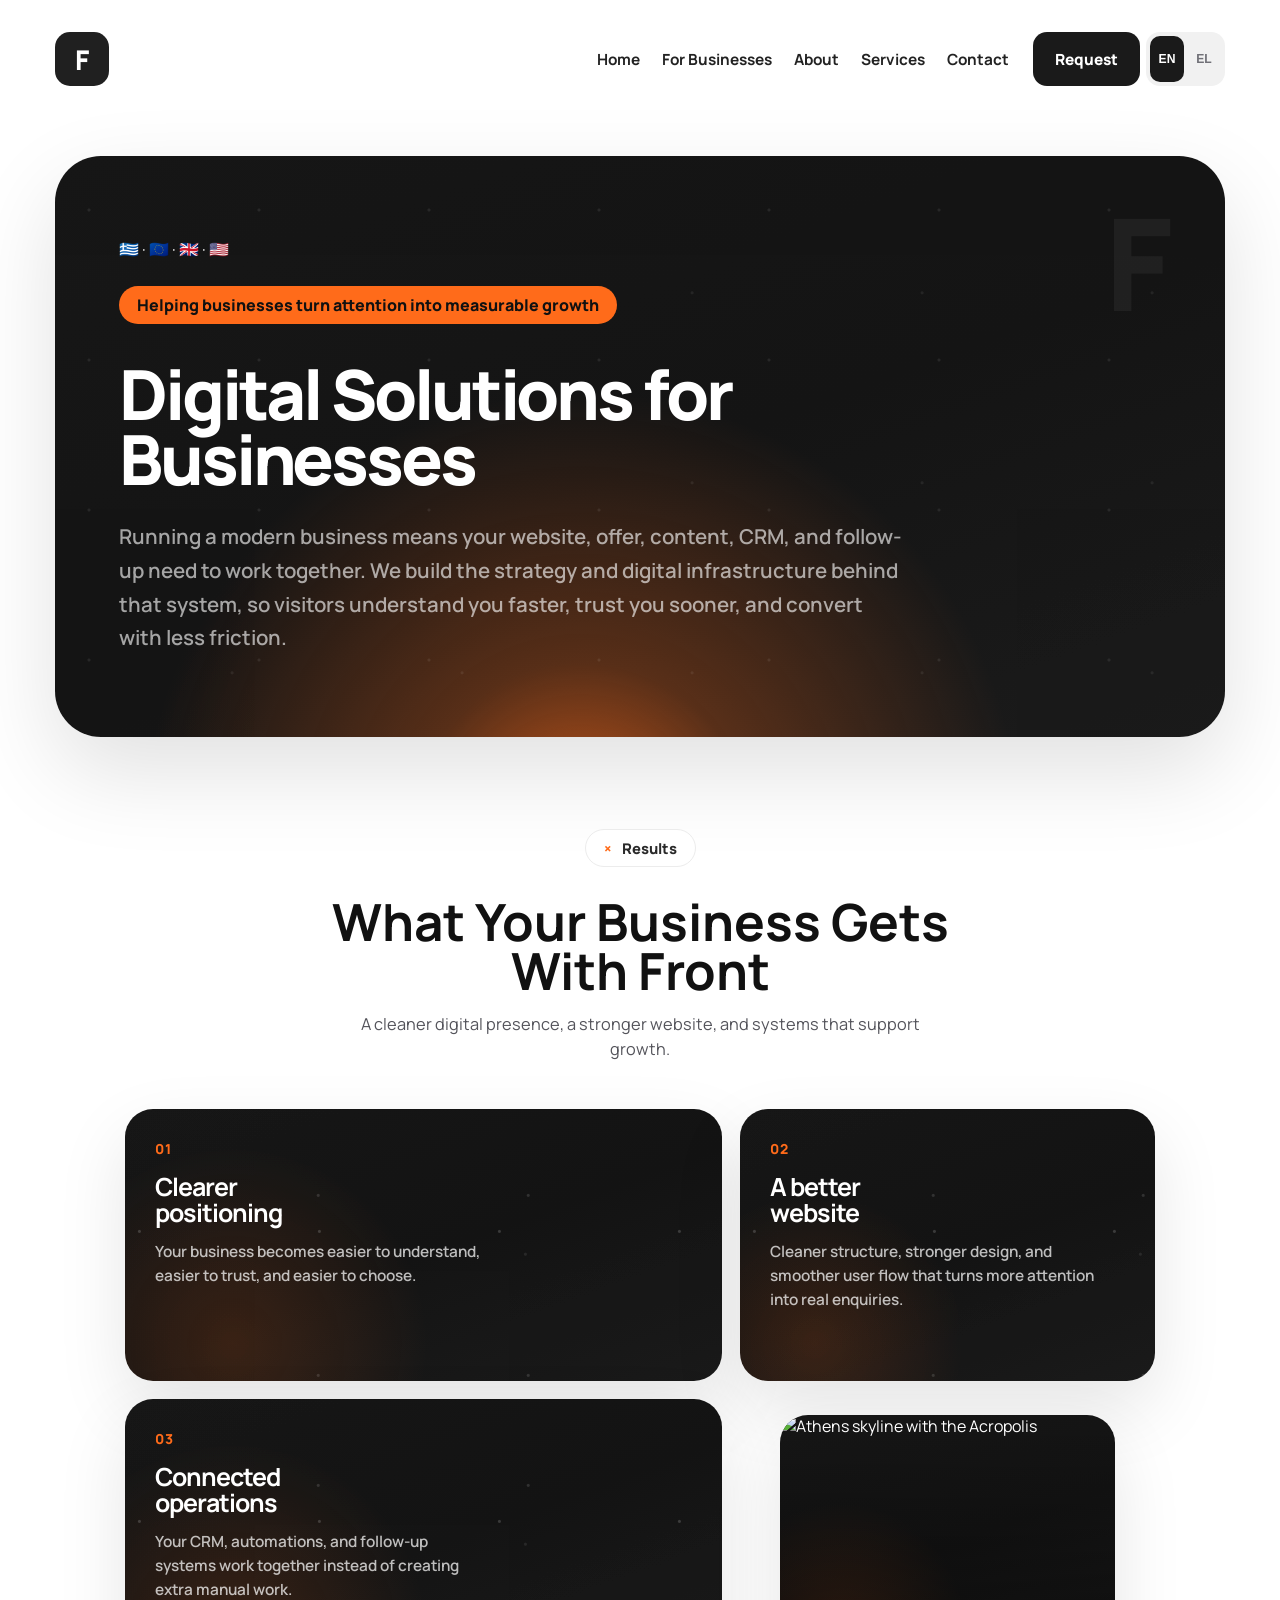
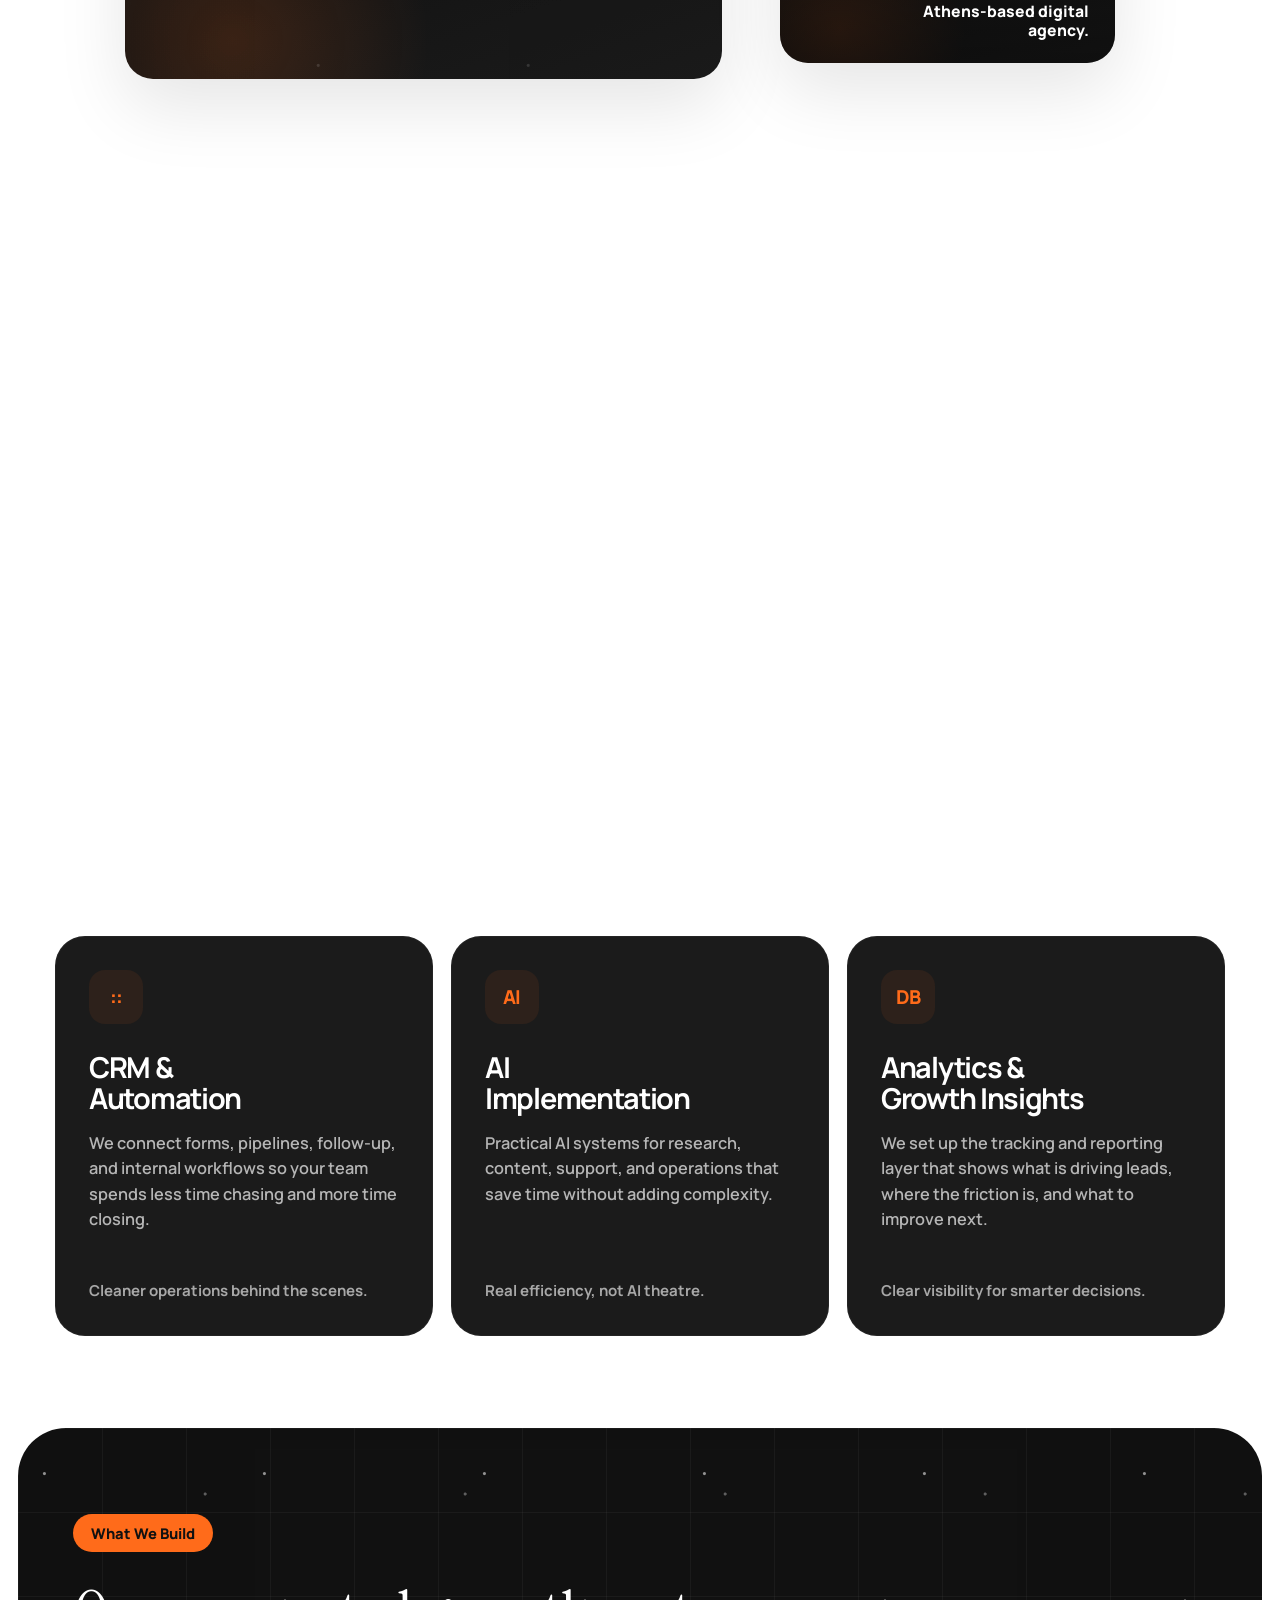
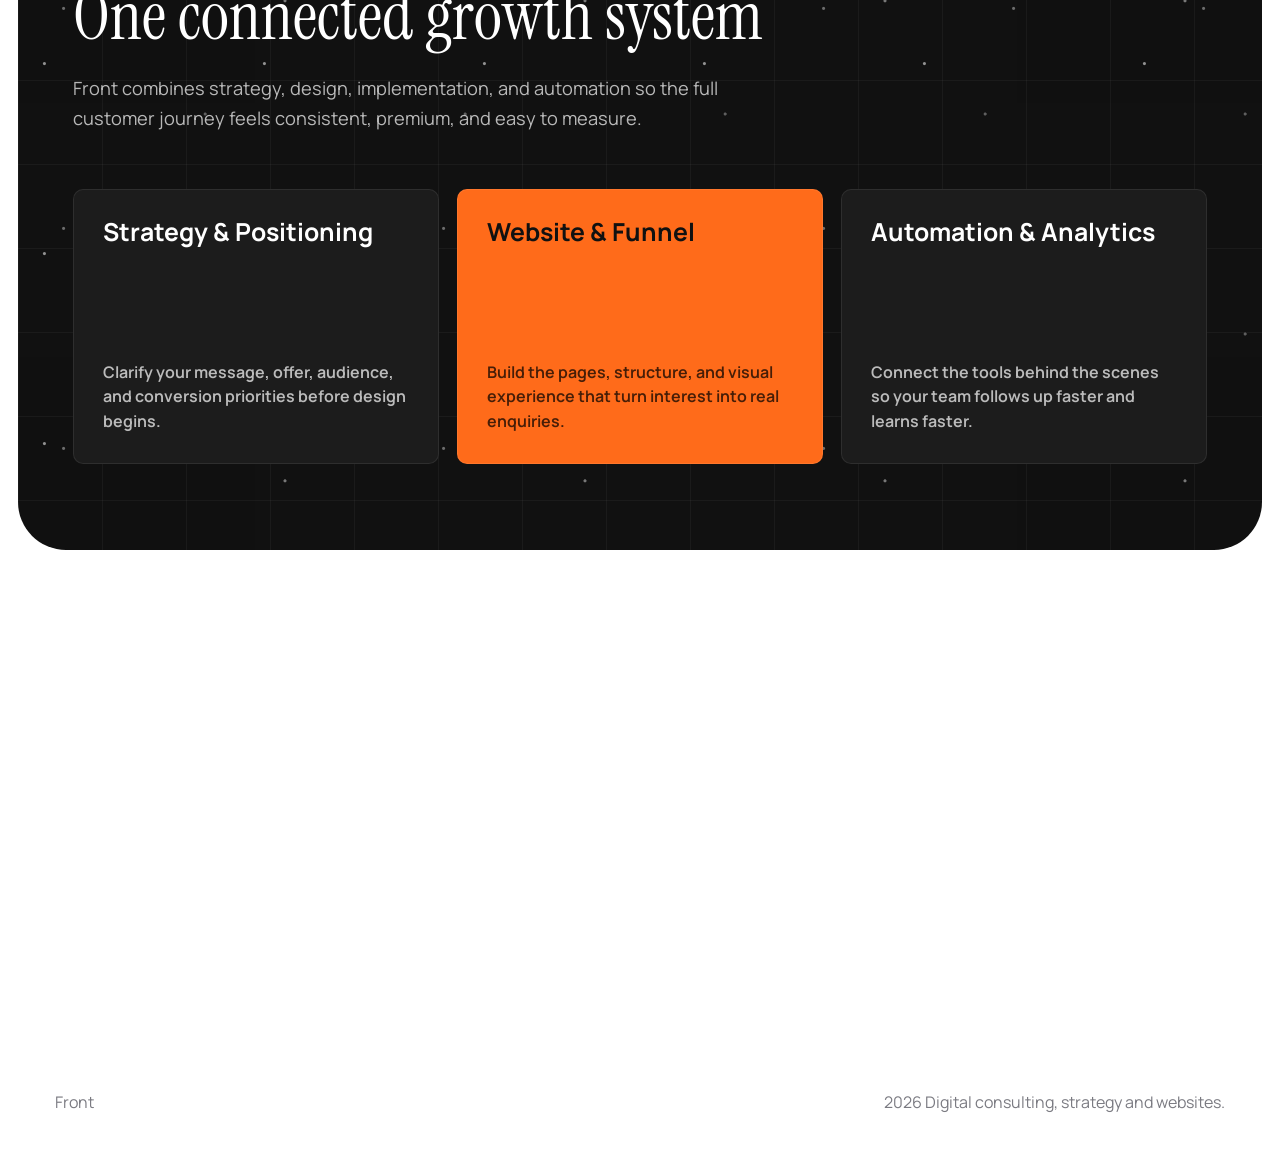
==== commit 695e2b7e: "fixing up projects with first version" ====
--- a/for-businesses.html
+++ b/for-businesses.html
@@ -35,7 +35,42 @@
           <button class="language-button" type="button" data-language="el" aria-pressed="false">EL</button>
         </div>
       </div>
+      <button
+        class="nav-toggle"
+        type="button"
+        aria-expanded="false"
+        aria-controls="mobile-menu"
+        aria-label="Open menu"
+        data-i18n-attr="aria-label:menuOpenAria"
+      >
+        <span></span>
+        <span></span>
+        <span></span>
+      </button>
     </header>
+    <div class="mobile-menu" id="mobile-menu" hidden>
+      <button class="mobile-menu-overlay" type="button" aria-label="Close menu" data-menu-close data-i18n-attr="aria-label:menuCloseAria"></button>
+      <div class="mobile-menu-panel">
+        <div class="mobile-menu-header">
+          <strong data-i18n="menuLabel">Menu</strong>
+          <button class="mobile-menu-close" type="button" aria-label="Close menu" data-menu-close data-i18n-attr="aria-label:menuCloseAria">×</button>
+        </div>
+        <nav class="mobile-menu-links" aria-label="Mobile navigation" data-i18n-attr="aria-label:mobileMenuAria">
+          <a href="index.html#home" data-i18n="navHome">Home</a>
+          <a href="for-businesses.html" data-i18n="navBusinesses">For Businesses</a>
+          <a href="index.html#about" data-i18n="navAbout">About</a>
+          <a href="index.html#services" data-i18n="navServices">Services</a>
+          <a href="index.html#contact" data-i18n="navContact">Contact</a>
+        </nav>
+        <div class="mobile-menu-footer">
+          <a class="mobile-menu-request" href="index.html#contact" data-i18n="navRequest">Request</a>
+          <div class="language-toggle mobile-menu-language" aria-label="Language selector" data-i18n-attr="aria-label:languageAria">
+            <button class="language-button is-active" type="button" data-language="en" aria-pressed="true">EN</button>
+            <button class="language-button" type="button" data-language="el" aria-pressed="false">EL</button>
+          </div>
+        </div>
+      </div>
+    </div>
 
     <main class="business-page">
       <section class="business-hero-shell">
--- a/styles.css
+++ b/styles.css
@@ -143,6 +143,133 @@
   gap: 6px;
 }
 
+.nav-toggle {
+  display: none;
+  align-items: center;
+  justify-content: center;
+  flex-direction: column;
+  gap: 5px;
+  width: 54px;
+  height: 54px;
+  padding: 0;
+  border: 0;
+  border-radius: 14px;
+  background: #202020;
+  cursor: pointer;
+}
+
+.nav-toggle span {
+  display: block;
+  width: 22px;
+  height: 2px;
+  border-radius: 999px;
+  background: var(--white);
+}
+
+.mobile-menu {
+  position: fixed;
+  inset: 0;
+  z-index: 80;
+}
+
+.mobile-menu[hidden] {
+  display: none;
+}
+
+.mobile-menu-overlay {
+  position: absolute;
+  inset: 0;
+  border: 0;
+  background: rgba(10, 10, 12, 0.5);
+}
+
+.mobile-menu-panel {
+  position: absolute;
+  top: 14px;
+  right: 14px;
+  width: min(calc(100% - 28px), 360px);
+  padding: 20px;
+  border-radius: 26px;
+  background: rgba(255, 255, 255, 0.98);
+  box-shadow: 0 24px 70px rgba(0, 0, 0, 0.16);
+  backdrop-filter: blur(16px);
+}
+
+.mobile-menu-header {
+  display: flex;
+  align-items: center;
+  justify-content: space-between;
+  gap: 16px;
+}
+
+.mobile-menu-header strong {
+  font-size: 1.05rem;
+  letter-spacing: -0.03em;
+}
+
+.mobile-menu-close {
+  width: 42px;
+  height: 42px;
+  border: 0;
+  border-radius: 12px;
+  background: #f1f1f4;
+  color: #1b1b1c;
+  cursor: pointer;
+  font-size: 1.6rem;
+  line-height: 1;
+}
+
+.mobile-menu-links {
+  display: grid;
+  gap: 10px;
+  margin-top: 20px;
+}
+
+.mobile-menu-links a,
+.mobile-menu-request {
+  display: flex;
+  align-items: center;
+  min-height: 54px;
+  padding: 0 16px;
+  border-radius: 16px;
+  background: #f5f5f7;
+  color: #18181a;
+  text-decoration: none;
+  font-size: 1rem;
+  font-weight: 700;
+}
+
+.mobile-menu-footer {
+  display: grid;
+  gap: 12px;
+  margin-top: 18px;
+}
+
+.mobile-menu-request {
+  justify-content: center;
+  background: #1b1b1c;
+  color: var(--white);
+}
+
+.mobile-menu-language {
+  width: 100%;
+  grid-template-columns: repeat(2, minmax(0, 1fr));
+  background: #ededf1;
+}
+
+.mobile-menu-language .language-button {
+  color: #6d6d75;
+}
+
+.mobile-menu-language .language-button.is-active {
+  background: #1b1b1c;
+  color: var(--white);
+}
+
+body.mobile-menu-open {
+  overflow: hidden;
+}
+
 .language-toggle {
   display: inline-grid;
   grid-template-columns: repeat(2, 34px);
@@ -408,13 +535,20 @@
 .chip-row {
   display: flex;
   gap: 14px;
-  min-width: max-content;
+  width: max-content;
+  --loop-distance: 0px;
   animation: drift 42s linear infinite;
+  will-change: transform;
+}
+
+.chip-row-group {
+  display: flex;
+  flex: none;
+  gap: 14px;
 }
 
 .chip-row-offset {
-  transform: translateX(-160px);
-  animation-direction: reverse;
+  animation-name: drift-reverse;
   animation-duration: 48s;
 }
 
@@ -1145,6 +1279,22 @@
   box-shadow: 0 22px 60px rgba(0, 0, 0, 0.08);
 }
 
+.case-visual-featured img {
+  display: block;
+  width: 100%;
+  height: 100%;
+  object-fit: cover;
+  object-position: center;
+}
+
+.case-visual-featured::after {
+  content: "";
+  position: absolute;
+  inset: 0;
+  background: linear-gradient(180deg, rgba(7, 13, 18, 0.02), rgba(7, 13, 18, 0.18));
+  pointer-events: none;
+}
+
 .case-meta {
   display: flex;
   align-items: baseline;
@@ -1359,15 +1509,15 @@
 }
 
 .case-study-page {
-  padding-top: 92px;
+  padding-top: 68px;
 }
 
 .case-study-nav {
-  margin-top: 24px;
+  margin-top: 16px;
 }
 
 .case-study-hero {
-  padding-top: 70px;
+  padding-top: 42px;
   text-align: center;
 }
 
@@ -1448,15 +1598,15 @@
 }
 
 .case-study-showcase {
-  width: min(calc(100% - 44px), 1080px);
+  width: min(calc(100% - 44px), 980px);
   margin: 62px auto 0;
 }
 
 .case-study-showcase-frame {
-  position: relative;
-  overflow: hidden;
-  min-height: 760px;
-  padding: 34px;
+  display: flex;
+  align-items: center;
+  justify-content: center;
+  padding: 28px;
   border-radius: 42px;
   background:
     radial-gradient(circle at 70% 18%, rgba(255, 107, 26, 0.08), transparent 20%),
@@ -1464,87 +1614,254 @@
   box-shadow: 0 34px 90px rgba(0, 0, 0, 0.12);
 }
 
-.case-study-browser {
-  position: absolute;
-  left: 14%;
-  right: 8%;
-  bottom: 12%;
-  height: 26%;
-  border-radius: 34px;
-  background: linear-gradient(180deg, #f8f8fb 0%, #ececf2 100%);
-  transform: rotate(-15deg);
-}
-
-.case-study-screen {
-  position: absolute;
-  inset: 12% 12% 10%;
-  border-radius: 38px;
-  background:
-    linear-gradient(180deg, rgba(255, 255, 255, 0.08), transparent 16%),
-    linear-gradient(180deg, rgba(11, 21, 31, 0.22), rgba(11, 21, 31, 0.42)),
-    linear-gradient(180deg, #6db6c2 0%, #b8ddd8 44%, #dec588 45%, #264438 100%);
-  transform: rotate(-11deg);
-  overflow: hidden;
+.case-study-featured-image {
+  display: block;
+  width: min(100%, 700px);
+  height: auto;
+  border-radius: 28px;
   box-shadow: 0 28px 74px rgba(0, 0, 0, 0.3);
-}
-
-.case-study-screen::before {
-  content: "";
-  position: absolute;
-  inset: auto 12% 10% 10%;
-  height: 22%;
-  border-radius: 999px 999px 34px 34px;
-  background: linear-gradient(180deg, rgba(73, 48, 33, 0.92), rgba(42, 28, 19, 0.96));
-  transform: skewX(-18deg);
-}
-
-.case-study-screen::after {
-  content: "";
-  position: absolute;
-  inset: 0;
-  background:
-    radial-gradient(circle at 20% 18%, rgba(255, 255, 255, 0.38) 0 6%, transparent 6%),
-    linear-gradient(180deg, rgba(255, 255, 255, 0.08), transparent 18%);
-}
-
-.case-study-screen-copy {
-  position: absolute;
-  top: 10%;
-  left: 8%;
-  z-index: 1;
-  max-width: 340px;
-  color: var(--white);
-}
-
-.case-study-screen-copy span {
-  display: block;
-  color: rgba(255, 255, 255, 0.76);
-  font-size: 0.92rem;
-  font-weight: 700;
-  letter-spacing: 0.04em;
-  text-transform: uppercase;
-}
-
-.case-study-screen-copy strong {
-  display: block;
-  margin-top: 16px;
-  font-size: clamp(2rem, 3vw, 2.9rem);
-  font-weight: 800;
-  line-height: 0.96;
-  letter-spacing: -0.04em;
-}
-
-.case-study-screen-copy p {
-  margin-top: 18px;
-  color: rgba(255, 255, 255, 0.82);
-  font-size: 1rem;
-  font-weight: 600;
-  line-height: 1.55;
 }
 
 .case-study-summary {
   padding-top: 52px;
   padding-bottom: 92px;
+}
+
+.case-study-results {
+  padding-top: 40px;
+  padding-bottom: 92px;
+}
+
+.case-study-results-link {
+  display: flex;
+  justify-content: center;
+}
+
+.case-study-link-pill {
+  display: inline-flex;
+  align-items: center;
+  gap: 14px;
+  min-height: 72px;
+  padding: 10px 12px 10px 28px;
+  border-radius: 999px;
+  border: 1px solid rgba(17, 17, 17, 0.08);
+  background: rgba(255, 255, 255, 0.96);
+  color: #111111;
+  text-decoration: none;
+  font-size: clamp(1.05rem, 1.65vw, 1.24rem);
+  font-weight: 500;
+  letter-spacing: -0.03em;
+  box-shadow: 0 14px 32px rgba(17, 17, 17, 0.08);
+  transition:
+    transform 180ms ease,
+    box-shadow 180ms ease,
+    border-color 180ms ease;
+}
+
+.case-study-link-pill:hover,
+.case-study-link-pill:focus-visible {
+  transform: translateY(-2px);
+  border-color: rgba(255, 107, 26, 0.26);
+  box-shadow: 0 18px 40px rgba(17, 17, 17, 0.12);
+}
+
+.case-study-link-pill:focus-visible {
+  outline: 2px solid rgba(255, 107, 26, 0.28);
+  outline-offset: 4px;
+}
+
+.case-study-link-pill-label {
+  line-height: 1;
+}
+
+.case-study-link-pill-icon {
+  display: inline-flex;
+  align-items: center;
+  justify-content: center;
+  width: 48px;
+  height: 48px;
+  border-radius: 50%;
+  background: #111111;
+  color: var(--white);
+  font-size: 1rem;
+}
+
+.case-study-results-grid {
+  display: grid;
+  grid-template-columns: repeat(2, minmax(0, 1fr));
+  gap: 28px;
+  margin-top: 38px;
+}
+
+.case-study-result-card {
+  position: relative;
+  min-height: 520px;
+  overflow: hidden;
+  padding: 72px 56px;
+  border-radius: 44px;
+}
+
+.case-study-result-card h2,
+.case-study-result-card-insight h2,
+.case-study-result-card-services h2 {
+  position: relative;
+  z-index: 1;
+  font-family: "Manrope", sans-serif;
+  font-size: clamp(2.2rem, 4vw, 3.25rem);
+  font-weight: 500;
+  letter-spacing: -0.05em;
+}
+
+.case-study-result-card-insight {
+  background: #2b2b2c;
+  color: var(--white);
+}
+
+.case-study-result-card-insight::before,
+.case-study-result-card-insight::after {
+  content: "";
+  position: absolute;
+  right: 8%;
+  width: 190px;
+  height: 190px;
+  border-radius: 50%;
+  border: 18px solid rgba(255, 255, 255, 0.03);
+}
+
+.case-study-result-card-insight::before {
+  top: 10%;
+}
+
+.case-study-result-card-insight::after {
+  bottom: 14%;
+}
+
+.case-study-result-label {
+  position: relative;
+  z-index: 1;
+  display: block;
+  margin-top: 28px;
+  color: #7a7a83;
+  font-size: clamp(1.6rem, 2.5vw, 2.45rem);
+  font-weight: 500;
+  letter-spacing: -0.04em;
+}
+
+.case-study-result-metric {
+  position: relative;
+  z-index: 1;
+  display: flex;
+  align-items: flex-start;
+  gap: 12px;
+  margin-top: 28px;
+}
+
+.case-study-result-metric strong {
+  font-size: clamp(4.4rem, 8vw, 6.1rem);
+  font-weight: 700;
+  line-height: 0.9;
+  letter-spacing: -0.07em;
+}
+
+.case-study-result-metric span {
+  color: #67ef41;
+  font-size: clamp(2.4rem, 4vw, 3.3rem);
+  line-height: 1;
+}
+
+.case-study-result-card-insight p {
+  position: relative;
+  z-index: 1;
+  max-width: 28ch;
+  margin-top: 56px;
+  color: #70707a;
+  font-size: clamp(1.05rem, 1.8vw, 1.28rem);
+  font-weight: 500;
+  line-height: 1.45;
+  letter-spacing: -0.02em;
+}
+
+.case-study-result-card-services {
+  background: #ff6b1a;
+  color: #161616;
+}
+
+.case-study-result-card-services::before,
+.case-study-result-card-services::after {
+  content: "";
+  position: absolute;
+  right: 10%;
+  border-radius: 50%;
+  background: rgba(0, 0, 0, 0.06);
+}
+
+.case-study-result-card-services::before {
+  top: 9%;
+  width: 230px;
+  height: 230px;
+  box-shadow: inset 0 0 0 58px rgba(255, 107, 26, 0.2);
+}
+
+.case-study-result-card-services::after {
+  bottom: 10%;
+  width: 240px;
+  height: 240px;
+  box-shadow: inset 0 0 0 58px rgba(255, 107, 26, 0.18);
+}
+
+.case-study-service-tags {
+  position: relative;
+  z-index: 1;
+  display: flex;
+  flex-wrap: wrap;
+  align-content: flex-start;
+  gap: 14px;
+  min-height: 300px;
+  margin-top: 48px;
+}
+
+.case-study-service-tag {
+  position: relative;
+  display: inline-flex;
+  align-items: center;
+  justify-content: center;
+  max-width: 100%;
+  min-height: 62px;
+  padding: 0 24px;
+  border-radius: 999px;
+  background: #282828;
+  color: var(--white);
+  font-size: clamp(0.98rem, 1.6vw, 1.12rem);
+  font-weight: 500;
+  line-height: 1.2;
+  letter-spacing: -0.03em;
+  white-space: normal;
+  text-align: center;
+  box-shadow: 0 10px 28px rgba(0, 0, 0, 0.16);
+}
+
+.case-study-service-tag-a {
+  background: #232323;
+}
+
+.case-study-service-tag-b {
+  background: rgba(35, 35, 35, 0.92);
+}
+
+.case-study-service-tag-c {
+  background: #1e1e1e;
+}
+
+.case-study-service-tag-d {
+  background: rgba(27, 27, 27, 0.9);
+}
+
+.case-study-service-tag-e {
+  background: #202020;
+}
+
+.case-study-service-tag-f {
+  background: rgba(24, 24, 24, 0.92);
 }
 
 .case-study-summary-grid {
@@ -2033,13 +2350,23 @@
   }
 
   to {
-    transform: translateX(-50%);
+    transform: translateX(calc(-1 * var(--loop-distance)));
+  }
+}
+
+@keyframes drift-reverse {
+  from {
+    transform: translateX(calc(-1 * var(--loop-distance)));
+  }
+
+  to {
+    transform: translateX(0);
   }
 }
 
 @media (max-width: 1040px) {
   .floating-nav {
-    grid-template-columns: 54px 1fr;
+    grid-template-columns: 54px auto;
     width: min(calc(100% - 24px), 620px);
   }
 
@@ -2053,6 +2380,11 @@
   }
 
   .nav-actions {
+    display: none;
+  }
+
+  .nav-toggle {
+    display: inline-flex;
     justify-self: end;
   }
 
@@ -2106,6 +2438,10 @@
     flex-direction: column;
     align-items: flex-start;
   }
+
+  .case-study-results-grid {
+    grid-template-columns: 1fr;
+  }
 }
 
 @media (max-width: 680px) {
@@ -2132,6 +2468,20 @@
   .language-button {
     height: 40px;
     font-size: 0.72rem;
+  }
+
+  .nav-toggle {
+    width: 48px;
+    height: 48px;
+    border-radius: 12px;
+  }
+
+  .mobile-menu-panel {
+    top: 10px;
+    right: 10px;
+    width: calc(100% - 20px);
+    padding: 18px;
+    border-radius: 22px;
   }
 
   .hero {
@@ -2260,11 +2610,11 @@
   }
 
   .case-study-page {
-    padding-top: 74px;
+    padding-top: 36px;
   }
 
   .case-study-hero {
-    padding-top: 42px;
+    padding-top: 20px;
   }
 
   .case-study-copy h1 {
@@ -2272,48 +2622,138 @@
   }
 
   .case-study-meta {
-    margin-top: 42px;
+    grid-template-columns: repeat(2, minmax(0, 1fr));
+    gap: 34px 26px;
+    width: 100%;
+    margin-top: 34px;
+    border-top: 0;
+    border-bottom: 0;
   }
 
   .case-study-meta article {
-    padding: 18px;
+    min-height: 0;
+    padding: 0;
+    text-align: left;
+  }
+
+  .case-study-meta article + article {
+    border-left: 0;
+    border-top: 0;
+  }
+
+  .case-study-meta span {
+    color: #808088;
+    font-size: 0.95rem;
+    font-weight: 500;
+    line-height: 1.2;
+  }
+
+  .case-study-meta strong {
+    margin-top: 14px;
+    font-size: 0.98rem;
+    font-weight: 500;
+    line-height: 1.35;
   }
 
   .case-study-showcase {
-    width: min(calc(100% - 24px), 1080px);
-    margin-top: 34px;
+    width: min(calc(100% - 24px), 980px);
+    margin-top: 18px;
   }
 
   .case-study-showcase-frame {
-    min-height: 420px;
     padding: 20px;
     border-radius: 30px;
   }
 
-  .case-study-screen {
-    inset: 16% 8% 12%;
+  .case-study-featured-image {
     border-radius: 26px;
-  }
-
-  .case-study-screen-copy {
-    max-width: 220px;
-  }
-
-  .case-study-screen-copy strong {
-    font-size: 1.9rem;
-  }
-
-  .case-study-screen-copy p {
-    font-size: 0.9rem;
   }
 
   .case-study-summary {
     padding-bottom: 72px;
   }
 
-  .case-study-summary-card {
-    padding: 24px;
-    border-radius: 24px;
+  .case-study-results {
+    padding-top: 28px;
+    padding-bottom: 72px;
+  }
+
+  .case-study-link-pill {
+    min-height: 58px;
+    padding: 8px 10px 8px 18px;
+    gap: 10px;
+    font-size: 1rem;
+  }
+
+  .case-study-link-pill-icon {
+    width: 38px;
+    height: 38px;
+    font-size: 0.9rem;
+  }
+
+  .case-study-results-grid {
+    gap: 18px;
+    margin-top: 22px;
+  }
+
+  .case-study-result-card {
+    min-height: 0;
+    padding: 34px 28px;
+    border-radius: 28px;
+  }
+
+  .case-study-result-label {
+    margin-top: 18px;
+    font-size: 1.22rem;
+  }
+
+  .case-study-result-metric {
+    margin-top: 18px;
+    gap: 10px;
+  }
+
+  .case-study-result-metric strong {
+    font-size: 4rem;
+  }
+
+  .case-study-result-metric span {
+    font-size: 2rem;
+  }
+
+  .case-study-result-card-insight::before,
+  .case-study-result-card-insight::after {
+    width: 124px;
+    height: 124px;
+    border-width: 12px;
+  }
+
+  .case-study-result-card-insight p {
+    margin-top: 28px;
+    font-size: 0.98rem;
+  }
+
+  .case-study-result-card-services::before {
+    width: 128px;
+    height: 128px;
+    box-shadow: inset 0 0 0 32px rgba(255, 107, 26, 0.18);
+  }
+
+  .case-study-result-card-services::after {
+    width: 140px;
+    height: 140px;
+    box-shadow: inset 0 0 0 34px rgba(255, 107, 26, 0.14);
+  }
+
+  .case-study-service-tags {
+    gap: 10px;
+    min-height: 0;
+    margin-top: 28px;
+  }
+
+  .case-study-service-tag {
+    min-height: 48px;
+    padding: 0 16px;
+    font-size: 0.94rem;
   }
 
   .result-showcase-card {
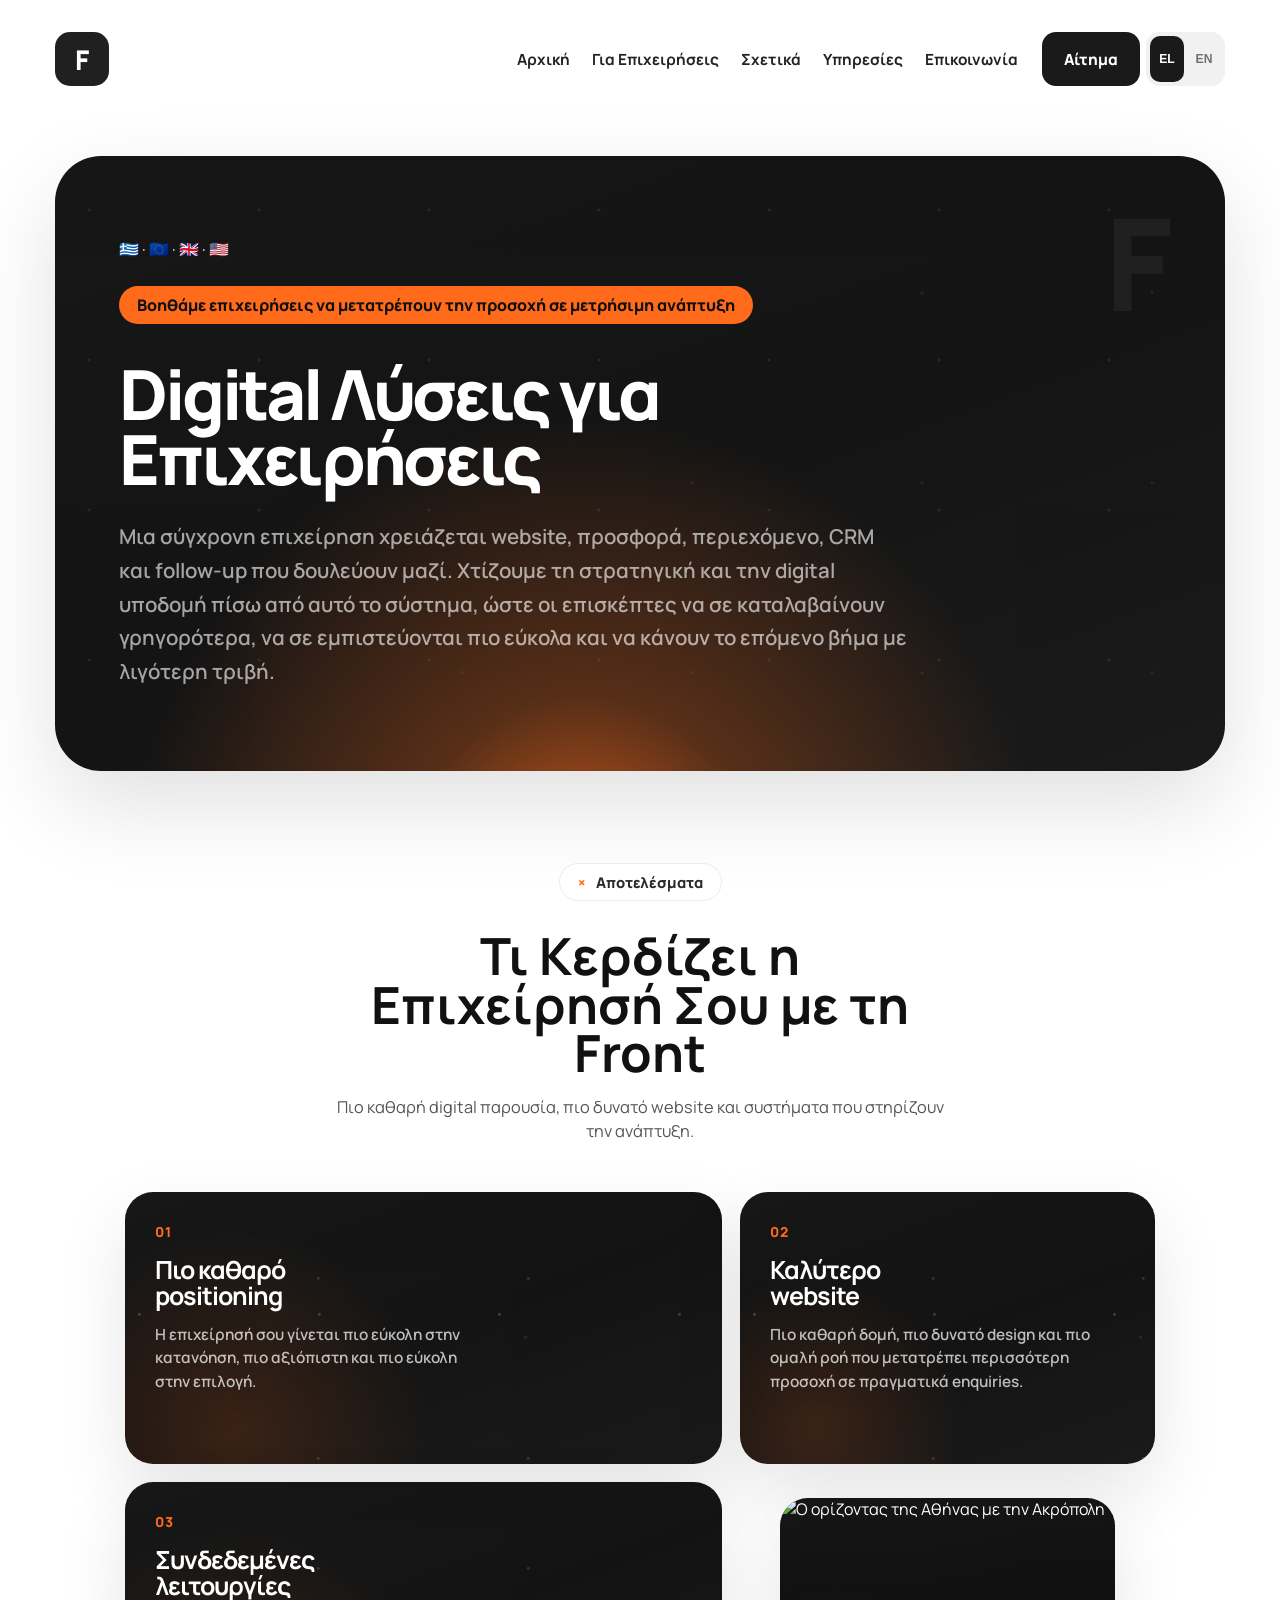
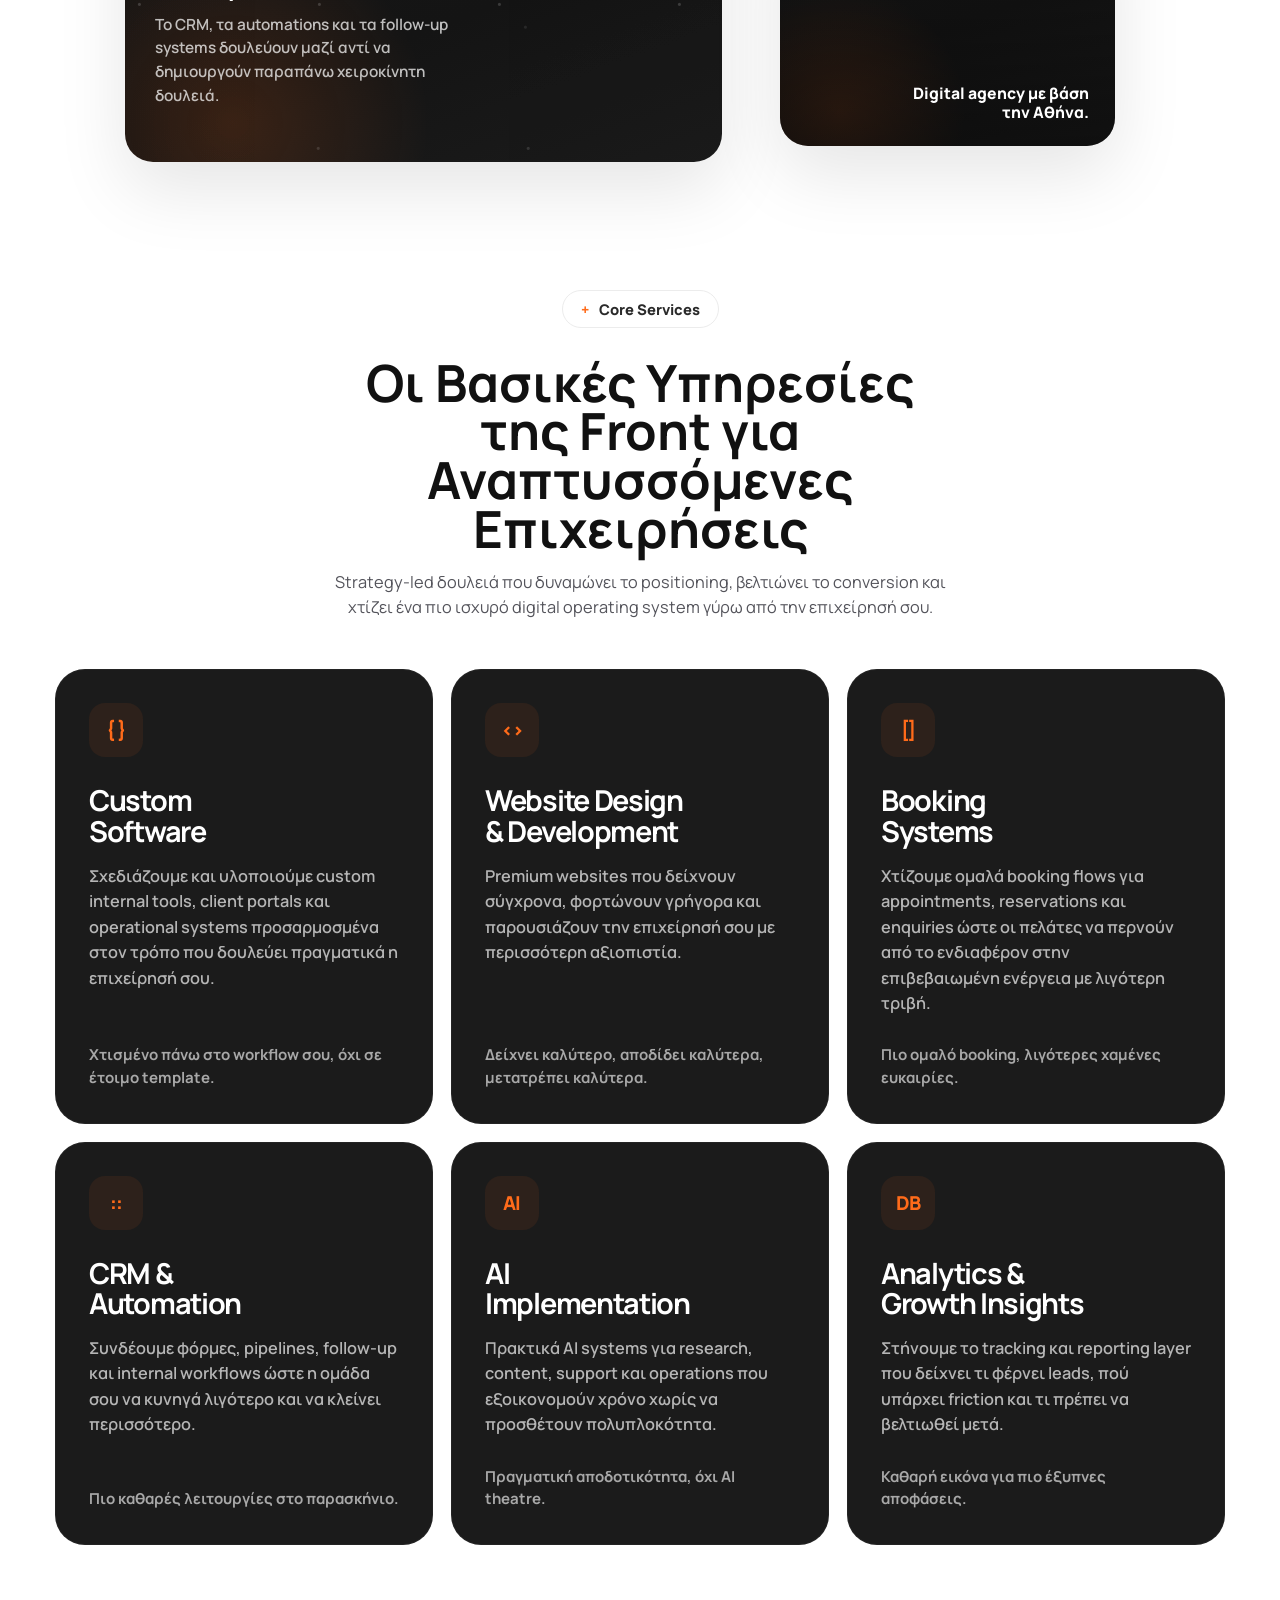
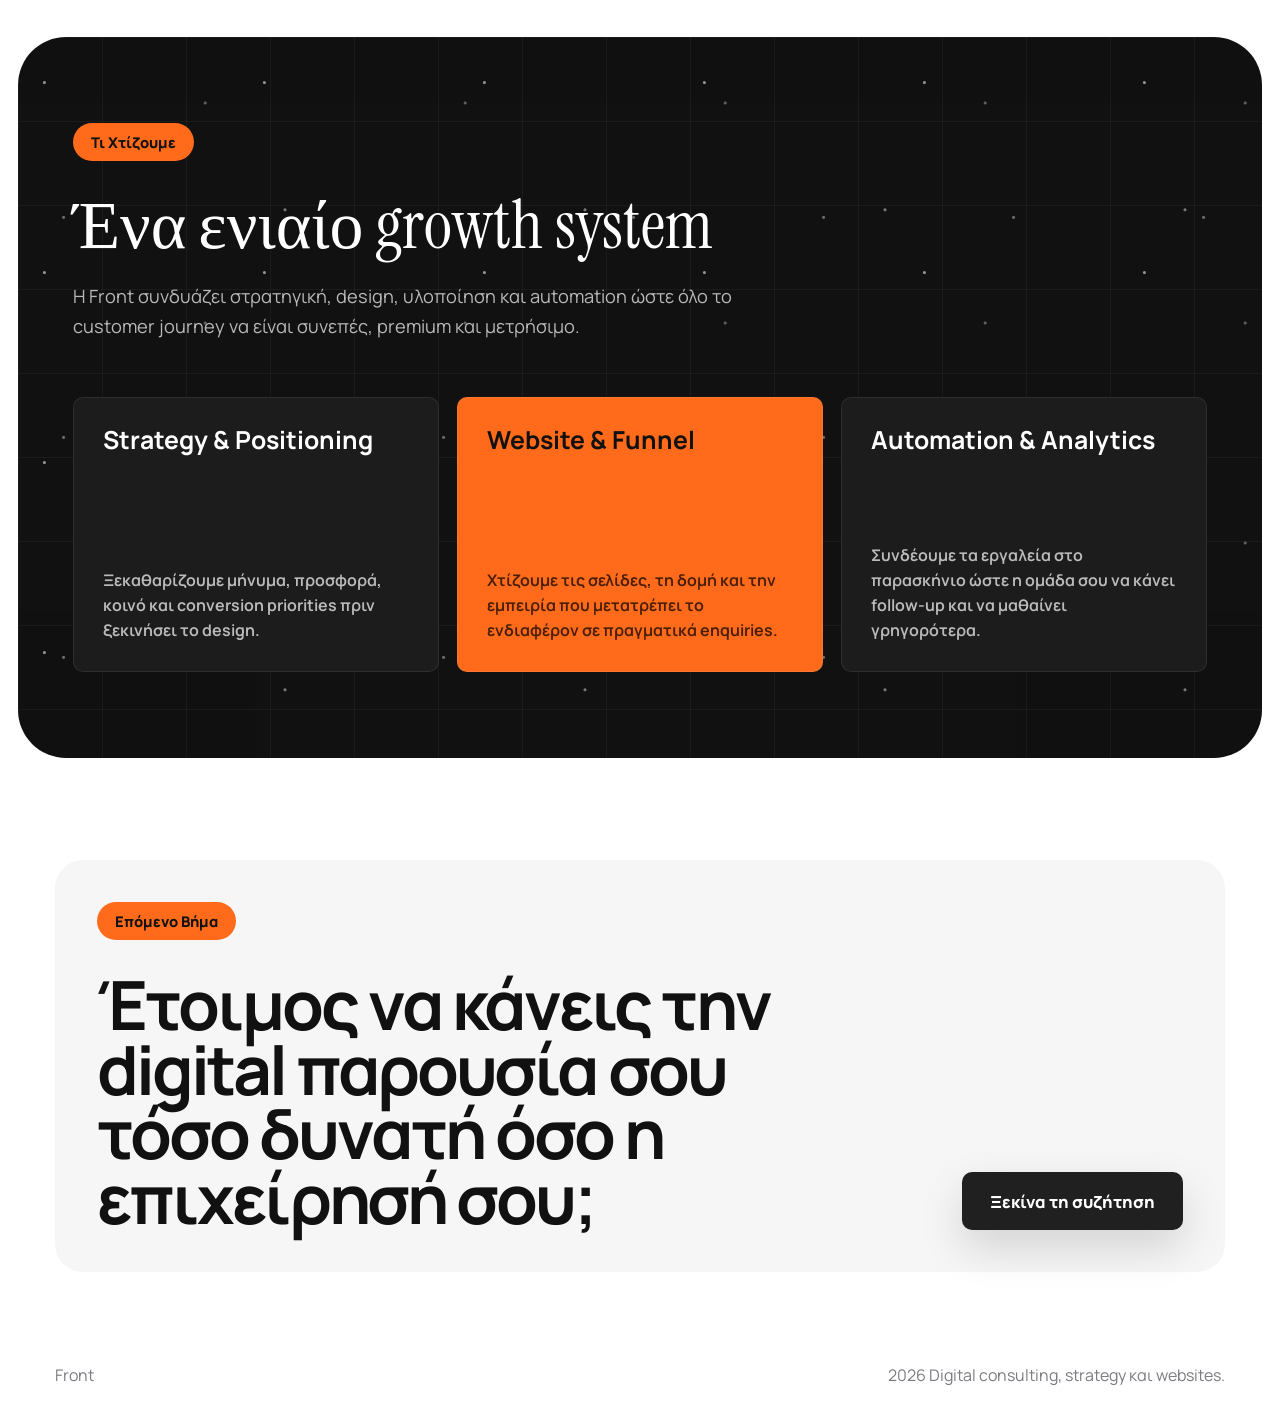
==== commit 32658ab0: "greek" ====
--- a/for-businesses.html
+++ b/for-businesses.html
@@ -1,12 +1,12 @@
 <!DOCTYPE html>
-<html lang="en">
+<html lang="el">
   <head>
     <meta charset="UTF-8" />
     <meta name="viewport" content="width=device-width, initial-scale=1.0" />
-    <title>Front | Digital Solutions for Businesses</title>
+    <title>Front | Digital Λύσεις για Επιχειρήσεις</title>
     <meta
       name="description"
-      content="Front builds strategy-led websites, conversion systems, automation, and digital ecosystems for ambitious businesses."
+      content="Η Front δημιουργεί strategy-led websites, conversion systems, automation και digital ecosystems για φιλόδοξες επιχειρήσεις."
     />
     <link rel="preconnect" href="https://fonts.googleapis.com" />
     <link rel="preconnect" href="https://fonts.gstatic.com" crossorigin />
@@ -31,8 +31,8 @@
       <div class="nav-actions">
         <a class="request-link" href="index.html#contact" data-i18n="navRequest">Request</a>
         <div class="language-toggle" aria-label="Language selector" data-i18n-attr="aria-label:languageAria">
-          <button class="language-button is-active" type="button" data-language="en" aria-pressed="true">EN</button>
-          <button class="language-button" type="button" data-language="el" aria-pressed="false">EL</button>
+          <button class="language-button is-active" type="button" data-language="el" aria-pressed="true">EL</button>
+          <button class="language-button" type="button" data-language="en" aria-pressed="false">EN</button>
         </div>
       </div>
       <button
@@ -65,8 +65,8 @@
         <div class="mobile-menu-footer">
           <a class="mobile-menu-request" href="index.html#contact" data-i18n="navRequest">Request</a>
           <div class="language-toggle mobile-menu-language" aria-label="Language selector" data-i18n-attr="aria-label:languageAria">
-            <button class="language-button is-active" type="button" data-language="en" aria-pressed="true">EN</button>
-            <button class="language-button" type="button" data-language="el" aria-pressed="false">EL</button>
+            <button class="language-button is-active" type="button" data-language="el" aria-pressed="true">EL</button>
+            <button class="language-button" type="button" data-language="en" aria-pressed="false">EN</button>
           </div>
         </div>
       </div>
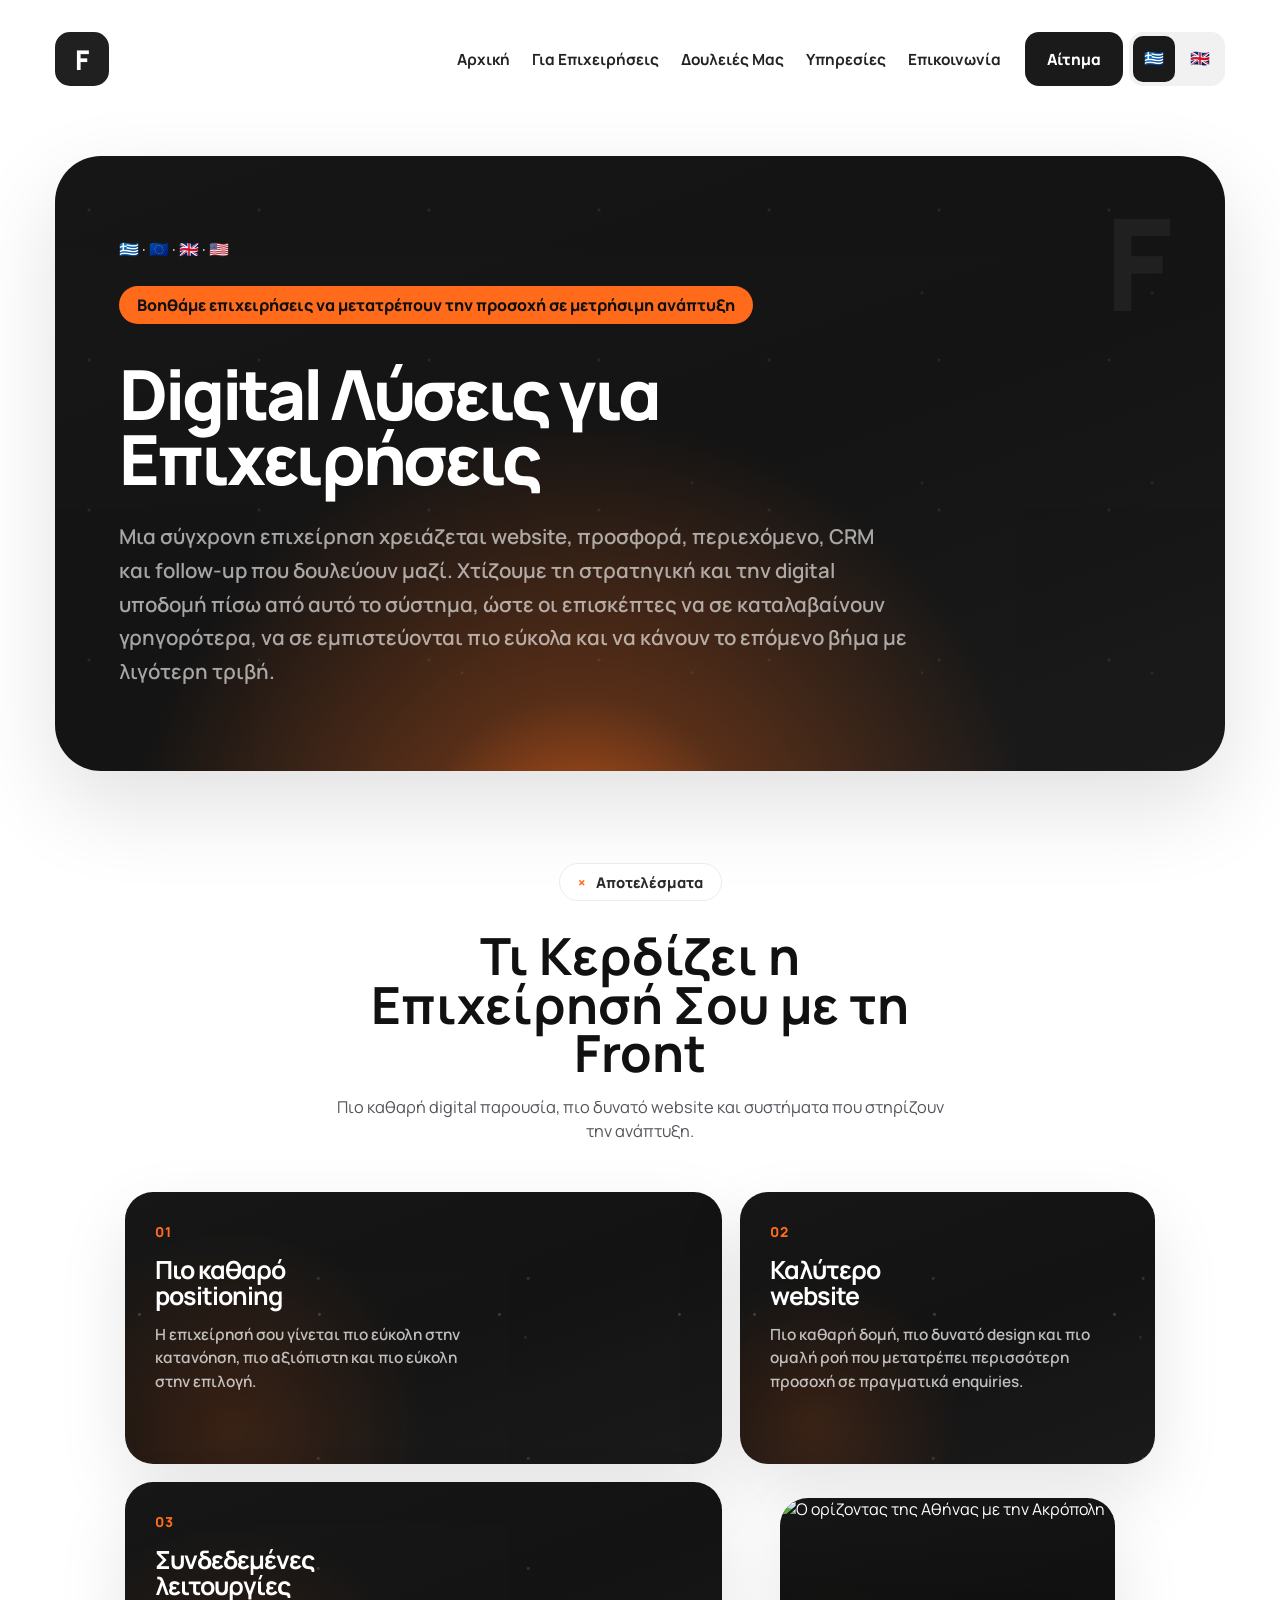
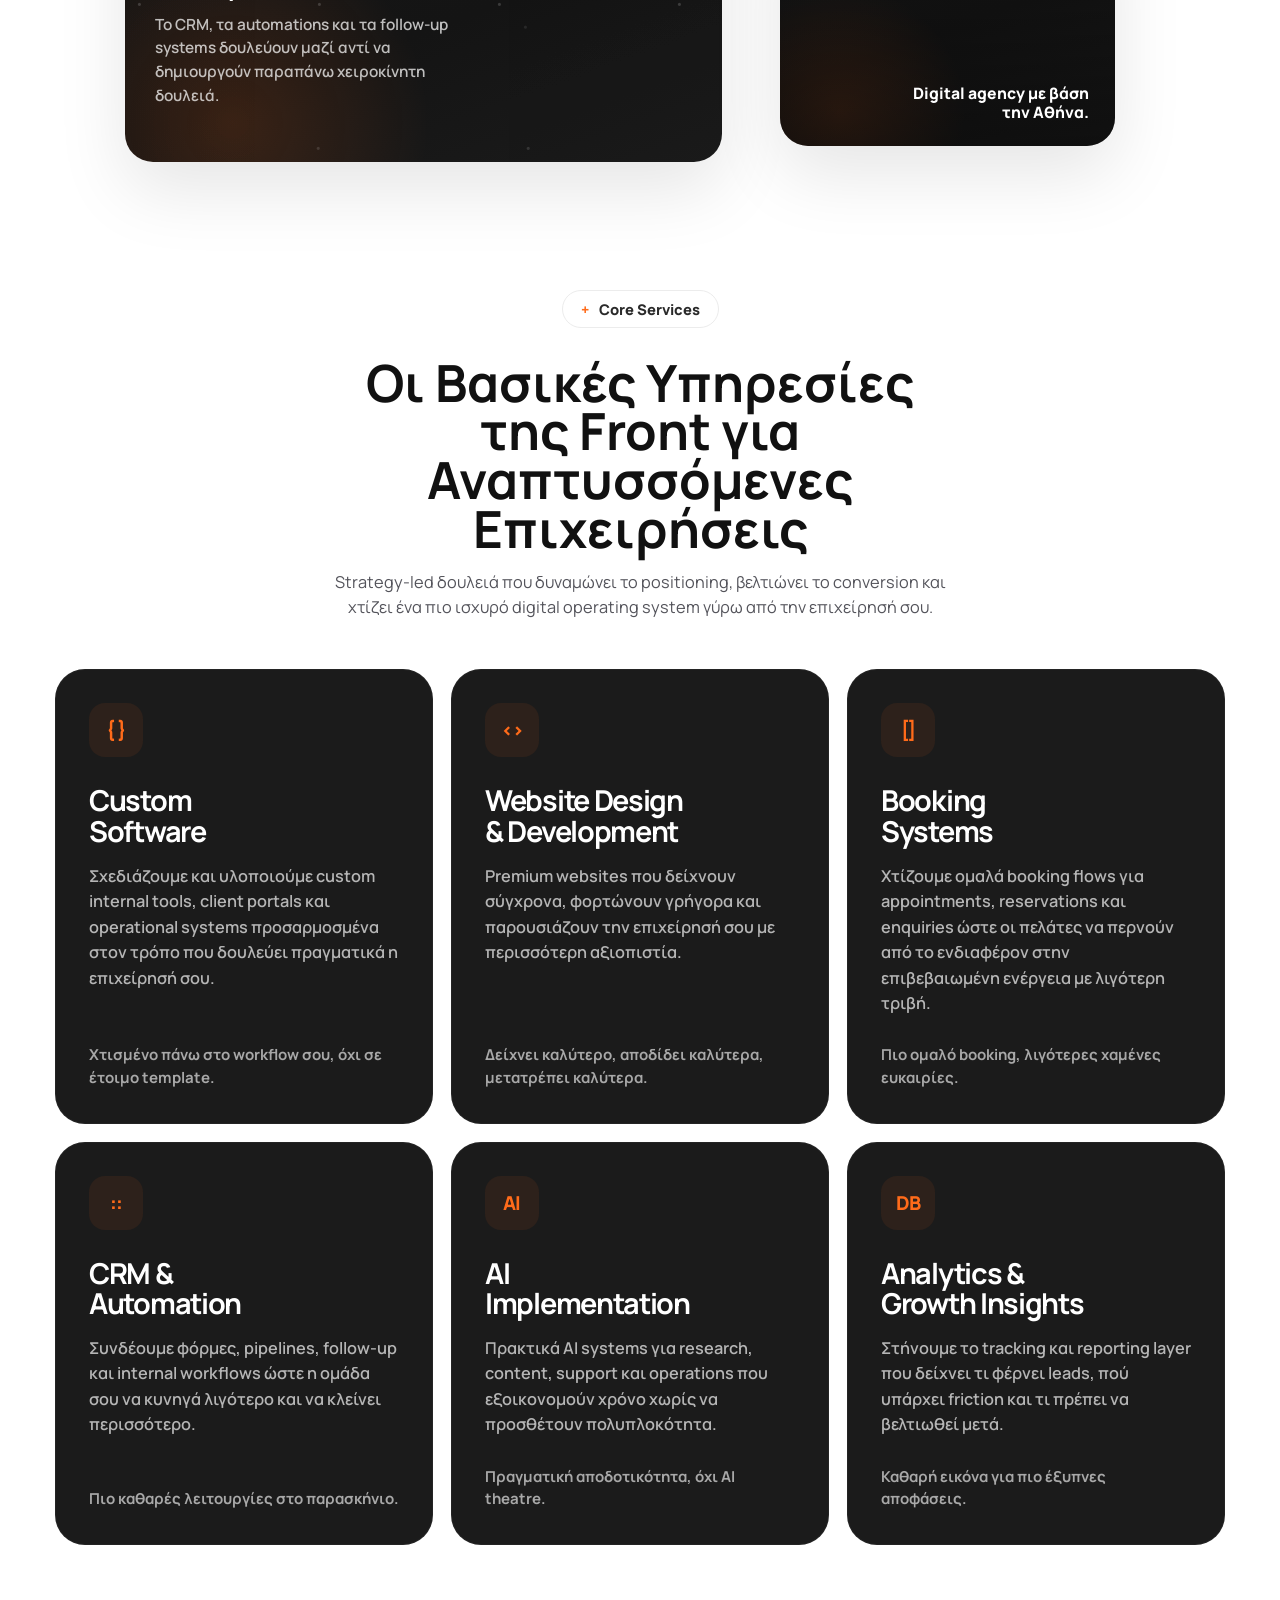
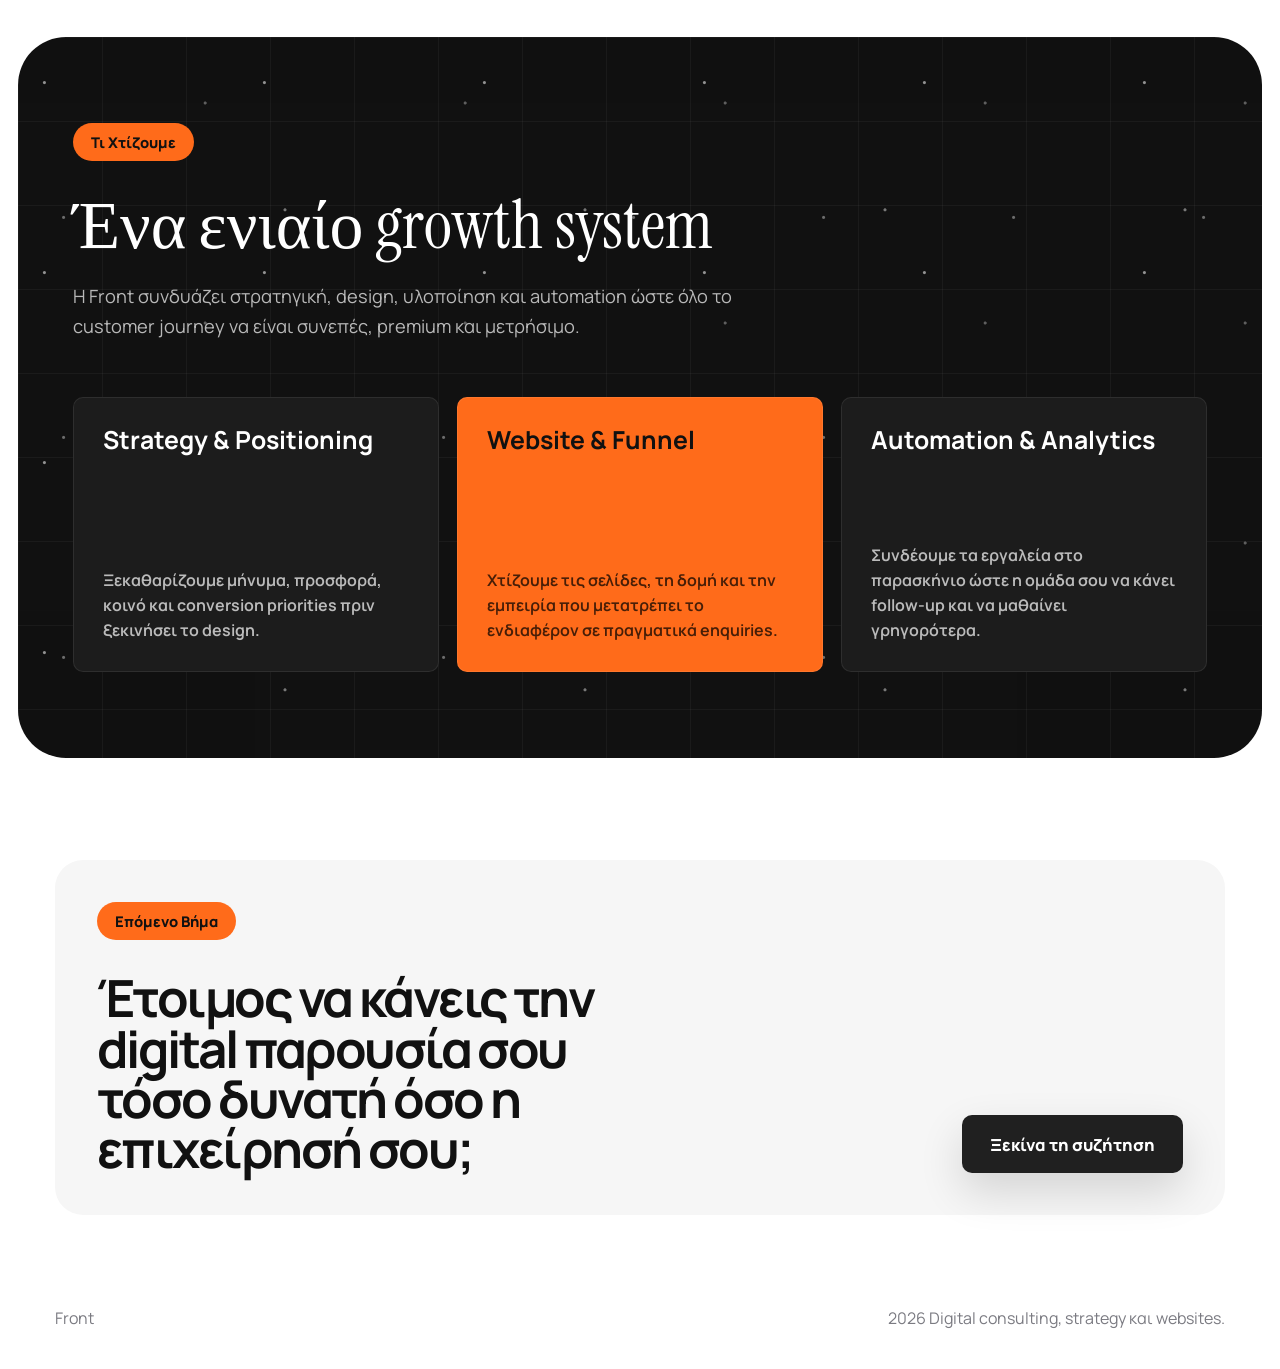
==== commit 2fa26e34: "more" ====
--- a/for-businesses.html
+++ b/for-businesses.html
@@ -31,8 +31,12 @@
       <div class="nav-actions">
         <a class="request-link" href="index.html#contact" data-i18n="navRequest">Request</a>
         <div class="language-toggle" aria-label="Language selector" data-i18n-attr="aria-label:languageAria">
-          <button class="language-button is-active" type="button" data-language="el" aria-pressed="true">EL</button>
-          <button class="language-button" type="button" data-language="en" aria-pressed="false">EN</button>
+          <button class="language-button is-active" type="button" data-language="el" aria-pressed="true">
+            <span class="language-flag" aria-hidden="true">🇬🇷</span>
+          </button>
+          <button class="language-button" type="button" data-language="en" aria-pressed="false">
+            <span class="language-flag" aria-hidden="true">🇬🇧</span>
+          </button>
         </div>
       </div>
       <button
@@ -65,8 +69,12 @@
         <div class="mobile-menu-footer">
           <a class="mobile-menu-request" href="index.html#contact" data-i18n="navRequest">Request</a>
           <div class="language-toggle mobile-menu-language" aria-label="Language selector" data-i18n-attr="aria-label:languageAria">
-            <button class="language-button is-active" type="button" data-language="el" aria-pressed="true">EL</button>
-            <button class="language-button" type="button" data-language="en" aria-pressed="false">EN</button>
+            <button class="language-button is-active" type="button" data-language="el" aria-pressed="true">
+              <span class="language-flag" aria-hidden="true">🇬🇷</span>
+            </button>
+            <button class="language-button" type="button" data-language="en" aria-pressed="false">
+              <span class="language-flag" aria-hidden="true">🇬🇧</span>
+            </button>
           </div>
         </div>
       </div>
--- a/styles.css
+++ b/styles.css
@@ -15,6 +15,7 @@
 
 html {
   scroll-behavior: smooth;
+  overflow-x: hidden;
 }
 
 body {
@@ -22,10 +23,16 @@
   background: var(--white);
   color: var(--black);
   font-family: "Manrope", sans-serif;
+  overflow-x: hidden;
 }
 
 a {
   color: inherit;
+}
+
+img {
+  display: block;
+  max-width: 100%;
 }
 
 .floating-nav {
@@ -272,8 +279,8 @@
 
 .language-toggle {
   display: inline-grid;
-  grid-template-columns: repeat(2, 34px);
-  gap: 3px;
+  grid-template-columns: repeat(2, 42px);
+  gap: 4px;
   height: 54px;
   padding: 4px;
   border-radius: 14px;
@@ -283,7 +290,11 @@
 .language-button {
   appearance: none;
   min-width: 0;
+  display: inline-flex;
+  align-items: center;
+  justify-content: center;
   height: 46px;
+  padding: 0;
   border: 0;
   border-radius: 10px;
   background: transparent;
@@ -291,6 +302,11 @@
   cursor: pointer;
   font-size: 0.76rem;
   font-weight: 800;
+}
+
+.language-flag {
+  font-size: 1rem;
+  line-height: 1;
 }
 
 .language-button.is-active {
@@ -308,20 +324,38 @@
   isolation: isolate;
 }
 
-.hero-building {
-  position: absolute;
-  top: 0;
-  right: 0;
+.hero-visual {
+  position: absolute;
+  inset: 0;
   z-index: -3;
-  width: min(1020px, 70vw);
-  height: 86vh;
-  opacity: 0.46;
+  pointer-events: none;
+}
+
+.hero-visual::after {
+  content: "";
+  position: absolute;
+  inset: 0;
   background:
-    linear-gradient(118deg, transparent 0 23%, rgba(22, 24, 27, 0.16) 23% 24%, transparent 24% 100%),
-    linear-gradient(117deg, transparent 0 42%, rgba(22, 24, 27, 0.15) 42% 43%, transparent 43% 100%),
-    repeating-linear-gradient(116deg, rgba(22, 24, 27, 0.18) 0 2px, transparent 2px 20px),
-    repeating-linear-gradient(27deg, rgba(22, 24, 27, 0.12) 0 2px, transparent 2px 30px);
-  clip-path: polygon(25% 0, 100% 0, 100% 88%, 18% 100%, 0 20%);
+    linear-gradient(90deg, rgba(255, 255, 255, 0.9) 0%, rgba(255, 255, 255, 0.42) 10%, rgba(255, 255, 255, 0.06) 22%, rgba(255, 255, 255, 0.01) 50%, rgba(255, 255, 255, 0.06) 78%, rgba(255, 255, 255, 0.42) 90%, rgba(255, 255, 255, 0.9) 100%),
+    linear-gradient(180deg, rgba(255, 255, 255, 0.9) 0%, rgba(255, 255, 255, 0.38) 10%, rgba(255, 255, 255, 0.05) 22%, rgba(255, 255, 255, 0.01) 50%, rgba(255, 255, 255, 0.05) 78%, rgba(255, 255, 255, 0.38) 90%, rgba(255, 255, 255, 0.9) 100%),
+    radial-gradient(circle at 0% 0%, rgba(255, 255, 255, 0.72), rgba(255, 255, 255, 0) 24%),
+    radial-gradient(circle at 100% 0%, rgba(255, 255, 255, 0.72), rgba(255, 255, 255, 0) 24%),
+    radial-gradient(circle at 0% 100%, rgba(255, 255, 255, 0.7), rgba(255, 255, 255, 0) 26%),
+    radial-gradient(circle at 100% 100%, rgba(255, 255, 255, 0.7), rgba(255, 255, 255, 0) 26%);
+}
+
+.hero-visual img {
+  width: 100%;
+  height: 100%;
+  object-fit: cover;
+  object-position: center center;
+  opacity: 1;
+  -webkit-mask-image:
+    linear-gradient(90deg, transparent 0%, rgba(0, 0, 0, 0.34) 8%, rgba(0, 0, 0, 0.92) 18%, rgba(0, 0, 0, 0.92) 82%, rgba(0, 0, 0, 0.34) 92%, transparent 100%),
+    linear-gradient(180deg, transparent 0%, rgba(0, 0, 0, 0.3) 8%, rgba(0, 0, 0, 0.94) 18%, rgba(0, 0, 0, 0.94) 82%, rgba(0, 0, 0, 0.3) 92%, transparent 100%);
+  mask-image:
+    linear-gradient(90deg, transparent 0%, rgba(0, 0, 0, 0.34) 8%, rgba(0, 0, 0, 0.92) 18%, rgba(0, 0, 0, 0.92) 82%, rgba(0, 0, 0, 0.34) 92%, transparent 100%),
+    linear-gradient(180deg, transparent 0%, rgba(0, 0, 0, 0.3) 8%, rgba(0, 0, 0, 0.94) 18%, rgba(0, 0, 0, 0.94) 82%, rgba(0, 0, 0, 0.3) 92%, transparent 100%);
 }
 
 .hero::after {
@@ -329,7 +363,11 @@
   position: absolute;
   inset: 0;
   z-index: -2;
-  background: radial-gradient(circle at 48% 48%, rgba(255, 255, 255, 0.8), rgba(255, 255, 255, 0.98) 58%, #fff 100%);
+  background:
+    linear-gradient(90deg, rgba(255, 255, 255, 1) 0%, rgba(255, 255, 255, 0.8) 12%, rgba(255, 255, 255, 0.24) 24%, rgba(255, 255, 255, 0.02) 50%, rgba(255, 255, 255, 0.24) 76%, rgba(255, 255, 255, 0.8) 88%, rgba(255, 255, 255, 1) 100%),
+    linear-gradient(180deg, rgba(255, 255, 255, 0.52) 0%, rgba(255, 255, 255, 0.12) 12%, rgba(255, 255, 255, 0.01) 28%, rgba(255, 255, 255, 0.01) 72%, rgba(255, 255, 255, 0.14) 88%, rgba(255, 255, 255, 0.54) 100%),
+    radial-gradient(circle at 18% 20%, rgba(255, 107, 26, 0.06), transparent 24%),
+    radial-gradient(circle at 76% 16%, rgba(255, 107, 26, 0.04), transparent 18%);
 }
 
 .particle-field,
@@ -341,18 +379,20 @@
 
 .particle-field {
   z-index: -1;
-  opacity: 0.6;
+  opacity: 0.24;
   background:
-    radial-gradient(circle at 13% 76%, rgba(0, 0, 0, 0.23) 1px, transparent 2px),
-    radial-gradient(circle at 42% 32%, rgba(0, 0, 0, 0.18) 1px, transparent 2px),
-    radial-gradient(circle at 72% 74%, rgba(0, 0, 0, 0.18) 1px, transparent 2px),
-    radial-gradient(circle at 88% 48%, rgba(0, 0, 0, 0.14) 1px, transparent 2px);
+    radial-gradient(circle at 14% 74%, rgba(0, 0, 0, 0.18) 1px, transparent 2px),
+    radial-gradient(circle at 38% 28%, rgba(0, 0, 0, 0.12) 1px, transparent 2px),
+    radial-gradient(circle at 74% 72%, rgba(0, 0, 0, 0.14) 1px, transparent 2px),
+    radial-gradient(circle at 90% 46%, rgba(0, 0, 0, 0.1) 1px, transparent 2px);
   background-size: 210px 170px, 260px 210px, 180px 220px, 230px 240px;
 }
 
 .hero-inner {
   width: min(840px, 100%);
   text-align: center;
+  position: relative;
+  z-index: 1;
 }
 
 h1,
@@ -627,7 +667,7 @@
 
 .service-board {
   display: grid;
-  grid-template-columns: repeat(2, minmax(0, 1fr));
+  grid-template-columns: 1fr;
   gap: 22px;
   width: min(100%, 1040px);
   margin: 70px auto 0;
@@ -1198,10 +1238,10 @@
 }
 
 .cases {
-  width: 100vw;
+  width: 100%;
   max-width: none;
-  margin-left: calc(50% - 50vw);
-  margin-right: calc(50% - 50vw);
+  margin-left: 0;
+  margin-right: 0;
   padding-top: 8px;
   padding-bottom: 92px;
 }
@@ -1235,8 +1275,8 @@
 .cases-track {
   display: grid;
   grid-auto-flow: column;
-  grid-auto-columns: minmax(420px, 46vw);
-  gap: 18px;
+  grid-auto-columns: max-content;
+  gap: 22px;
   overflow-x: auto;
   padding: 0 0 12px;
   scroll-padding-inline: clamp(24px, 4vw, 64px);
@@ -1260,8 +1300,13 @@
 
 .case-card-link {
   display: block;
+  width: min(54vw, 500px);
   color: inherit;
   text-decoration: none;
+}
+
+.case-card-link-featured {
+  width: min(72vw, 760px);
 }
 
 .case-card {
@@ -1272,11 +1317,11 @@
 
 .case-visual {
   position: relative;
-  aspect-ratio: 1.42 / 1;
+  aspect-ratio: 1.28 / 1;
   overflow: hidden;
-  border-radius: 34px;
-  background: #070707;
-  box-shadow: 0 22px 60px rgba(0, 0, 0, 0.08);
+  border-radius: 38px;
+  background: #ffffff;
+  box-shadow: 0 28px 74px rgba(0, 0, 0, 0.1);
 }
 
 .case-visual-featured img {
@@ -1287,11 +1332,21 @@
   object-position: center;
 }
 
+.case-visual-project-full {
+  aspect-ratio: 1.84 / 1;
+  background: #ffffff;
+}
+
+.case-visual-project-full img {
+  object-fit: contain;
+  object-position: center;
+}
+
 .case-visual-featured::after {
   content: "";
   position: absolute;
   inset: 0;
-  background: linear-gradient(180deg, rgba(7, 13, 18, 0.02), rgba(7, 13, 18, 0.18));
+  background: linear-gradient(180deg, rgba(255, 255, 255, 0.02), rgba(255, 255, 255, 0.08));
   pointer-events: none;
 }
 
@@ -1315,7 +1370,7 @@
 .case-meta h3 {
   color: #121212;
   font-family: "Manrope", sans-serif;
-  font-size: 1.55rem;
+  font-size: 1.72rem;
   letter-spacing: -0.04em;
 }
 
@@ -1445,31 +1500,8 @@
   background: var(--orange);
 }
 
-.case-brand-panel {
-  position: absolute;
-  inset: 24% 8% 24% 20%;
-  display: grid;
-  align-content: center;
-  justify-items: center;
-  gap: 14px;
-  border-radius: 34px;
-  background: linear-gradient(180deg, #5fa9e8 0%, #3a6ba1 100%);
-  transform: rotate(-12deg);
-}
-
-.case-brand-mark {
-  width: 52px;
-  height: 36px;
-  border-radius: 18px 18px 18px 4px;
-  background: rgba(255, 255, 255, 0.92);
-  clip-path: polygon(0 58%, 60% 0, 100% 36%, 42% 100%);
-}
-
-.case-brand-word {
-  color: rgba(255, 255, 255, 0.96);
-  font-size: 1.7rem;
-  font-weight: 800;
-  letter-spacing: -0.04em;
+.case-card-marmoris img {
+  object-position: center center;
 }
 
 .case-system-grid {
@@ -1899,7 +1931,10 @@
 }
 
 .request-panel h2 {
-  max-width: 760px;
+  max-width: 16ch;
+  font-size: clamp(2.35rem, 4vw, 4.15rem);
+  line-height: 0.98;
+  letter-spacing: -0.05em;
 }
 
 .business-page {
@@ -2418,7 +2453,28 @@
   }
 
   .cases-track {
-    grid-auto-columns: minmax(300px, 88vw);
+    grid-auto-flow: column;
+    grid-auto-columns: max-content;
+    overflow-x: auto;
+    padding: 0 0 12px;
+    scroll-padding-inline: 24px;
+    scrollbar-width: thin;
+  }
+
+  .cases-track > * {
+    width: min(82vw, 340px);
+  }
+
+  .cases-rail {
+    padding-inline: 24px;
+  }
+
+  .case-card-link-featured {
+    width: min(90vw, 460px);
+  }
+
+  .cases-hint {
+    display: block;
   }
 
   .case-study-meta article + article {
@@ -2461,7 +2517,7 @@
   }
 
   .language-toggle {
-    grid-template-columns: repeat(2, 30px);
+    grid-template-columns: repeat(2, 40px);
     height: 48px;
   }
 
@@ -2485,21 +2541,21 @@
   }
 
   .hero {
-    min-height: auto;
-    padding: 78px 16px 64px;
-  }
-
-  .hero-building {
-    width: 120vw;
-    opacity: 0.18;
+    min-height: calc(100svh - 76px);
+    padding: 72px 16px 54px;
+  }
+
+  .hero-visual img {
+    object-position: 66% center;
   }
 
   h1 {
-    font-size: 3.35rem;
+    font-size: clamp(2.65rem, 12vw, 3.35rem);
+    line-height: 0.96;
   }
 
   h2 {
-    font-size: 3rem;
+    font-size: clamp(2.2rem, 10vw, 3rem);
   }
 
   .section {
@@ -2518,13 +2574,13 @@
   }
 
   .business-hero-card {
-    min-height: 560px;
-    padding: 44px 24px;
+    min-height: auto;
+    padding: 40px 22px;
     border-radius: 30px;
   }
 
   .business-hero-card h1 {
-    font-size: 3.35rem;
+    font-size: clamp(2.45rem, 11vw, 3.35rem);
   }
 
   .business-ghost-logo {
@@ -2582,7 +2638,7 @@
   }
 
   .cases {
-    width: 100vw;
+    width: 100%;
     padding-bottom: 72px;
   }
 
@@ -2592,17 +2648,30 @@
   }
 
   .cases-track {
+    gap: 16px;
     padding: 0 0 12px;
     scroll-padding-inline: 18px;
   }
 
+  .cases-track > * {
+    width: min(84vw, 300px);
+  }
+
+  .case-card-link-featured {
+    width: min(92vw, 380px);
+  }
+
   .cases-hint {
     padding: 0 18px;
   }
 
   .case-visual {
-    aspect-ratio: 1.24 / 1;
+    aspect-ratio: 1.16 / 1;
     border-radius: 26px;
+  }
+
+  .case-visual-project-full {
+    aspect-ratio: 1.84 / 1;
   }
 
   .case-meta h3 {
@@ -2618,7 +2687,7 @@
   }
 
   .case-study-copy h1 {
-    font-size: 3.2rem;
+    font-size: clamp(2.35rem, 11vw, 3.2rem);
   }
 
   .case-study-meta {
@@ -2840,6 +2909,30 @@
   }
 }
 
+@media (max-width: 540px) {
+  .request-panel {
+    padding: 24px 20px;
+  }
+
+  .case-study-meta {
+    grid-template-columns: 1fr;
+    gap: 22px;
+  }
+
+  .case-study-meta article {
+    text-align: left;
+  }
+
+  .case-study-result-card {
+    padding: 28px 22px;
+  }
+
+  .case-study-link-pill {
+    width: 100%;
+    justify-content: space-between;
+  }
+}
+
 @media (prefers-reduced-motion: reduce) {
   html {
     scroll-behavior: auto;
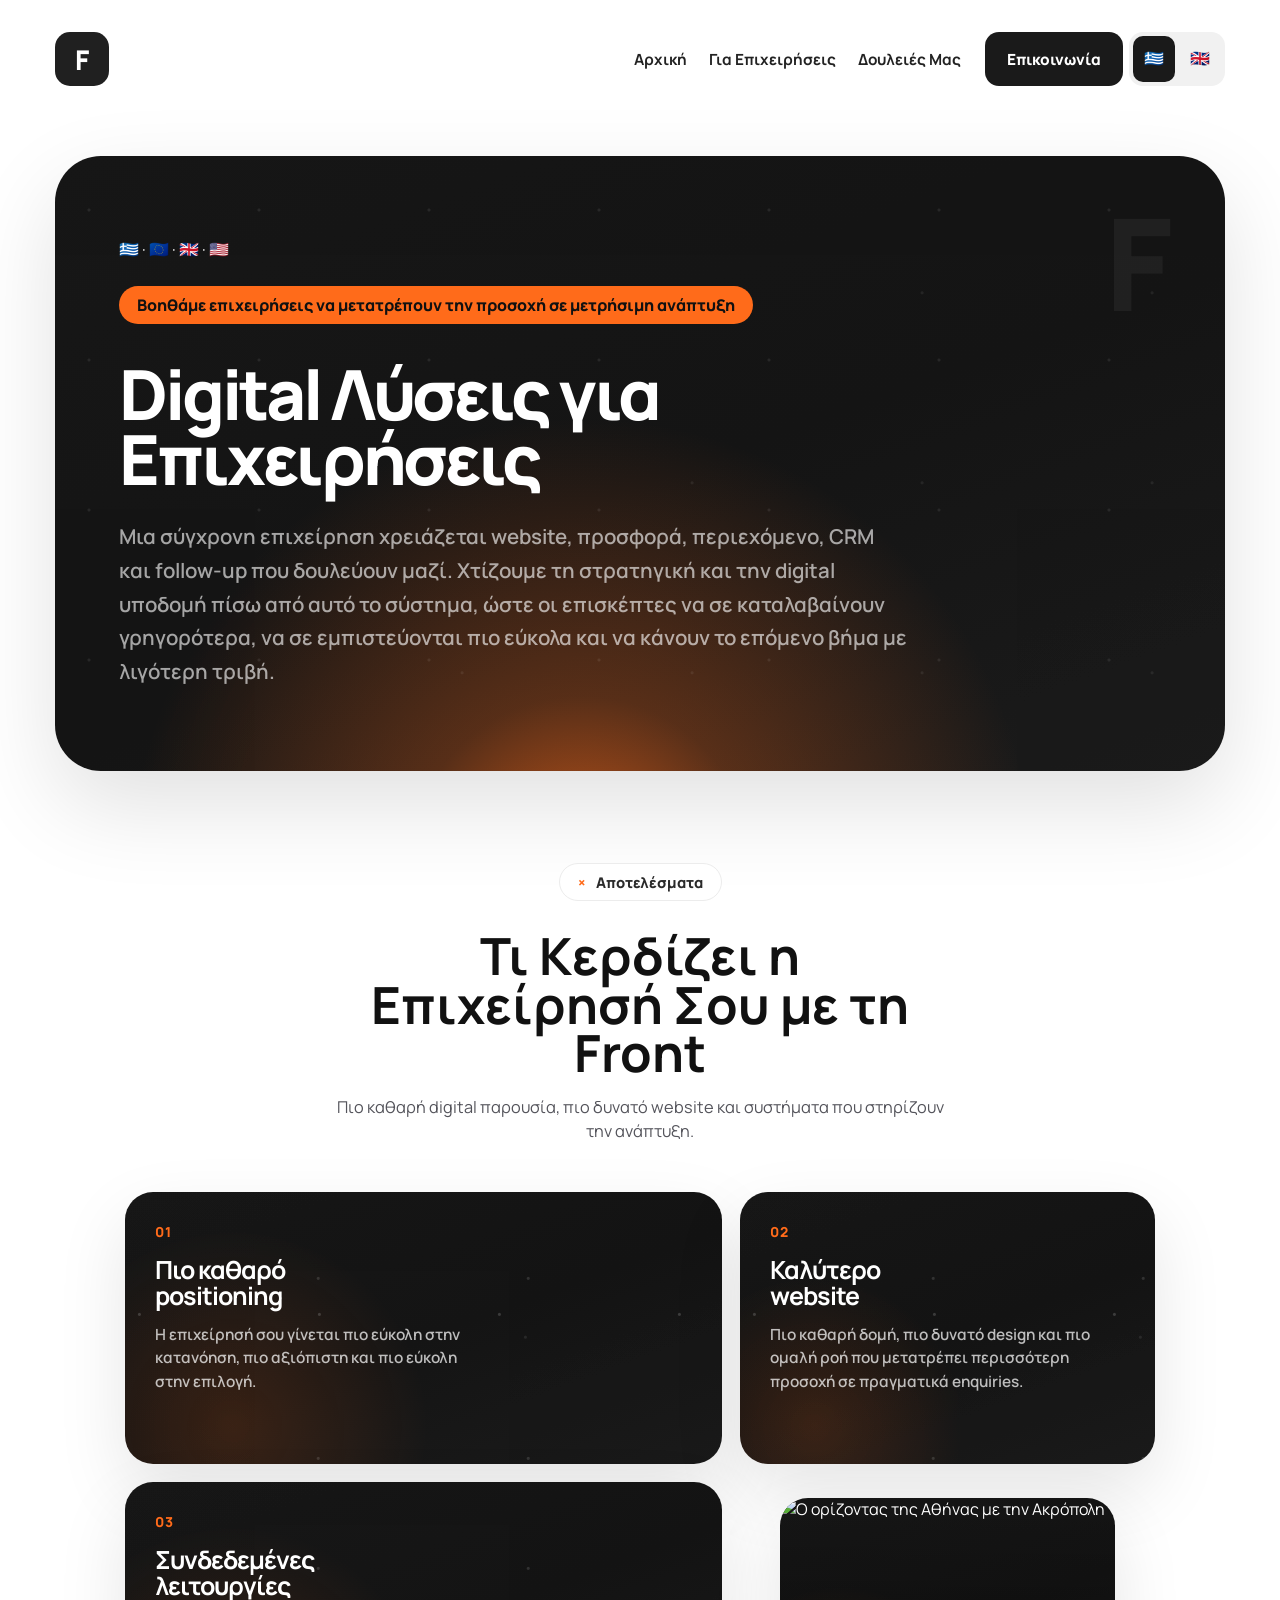
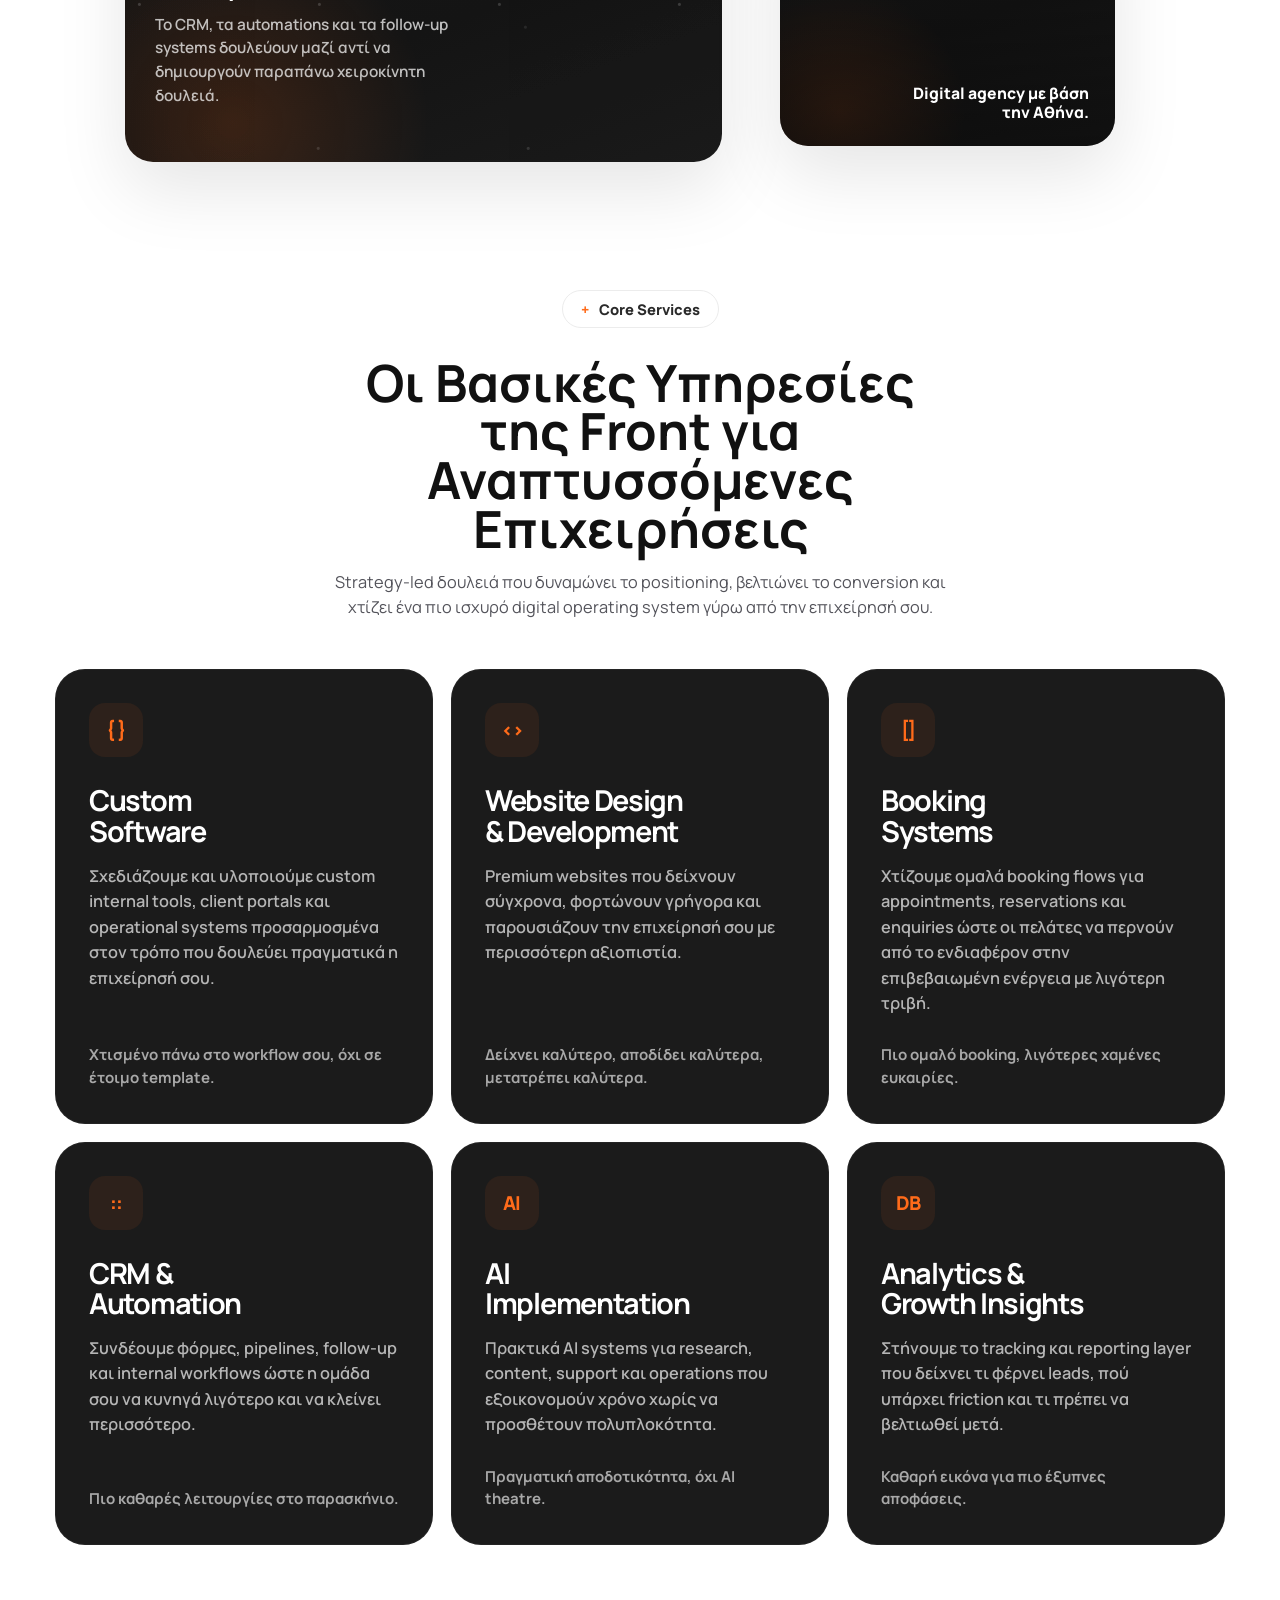
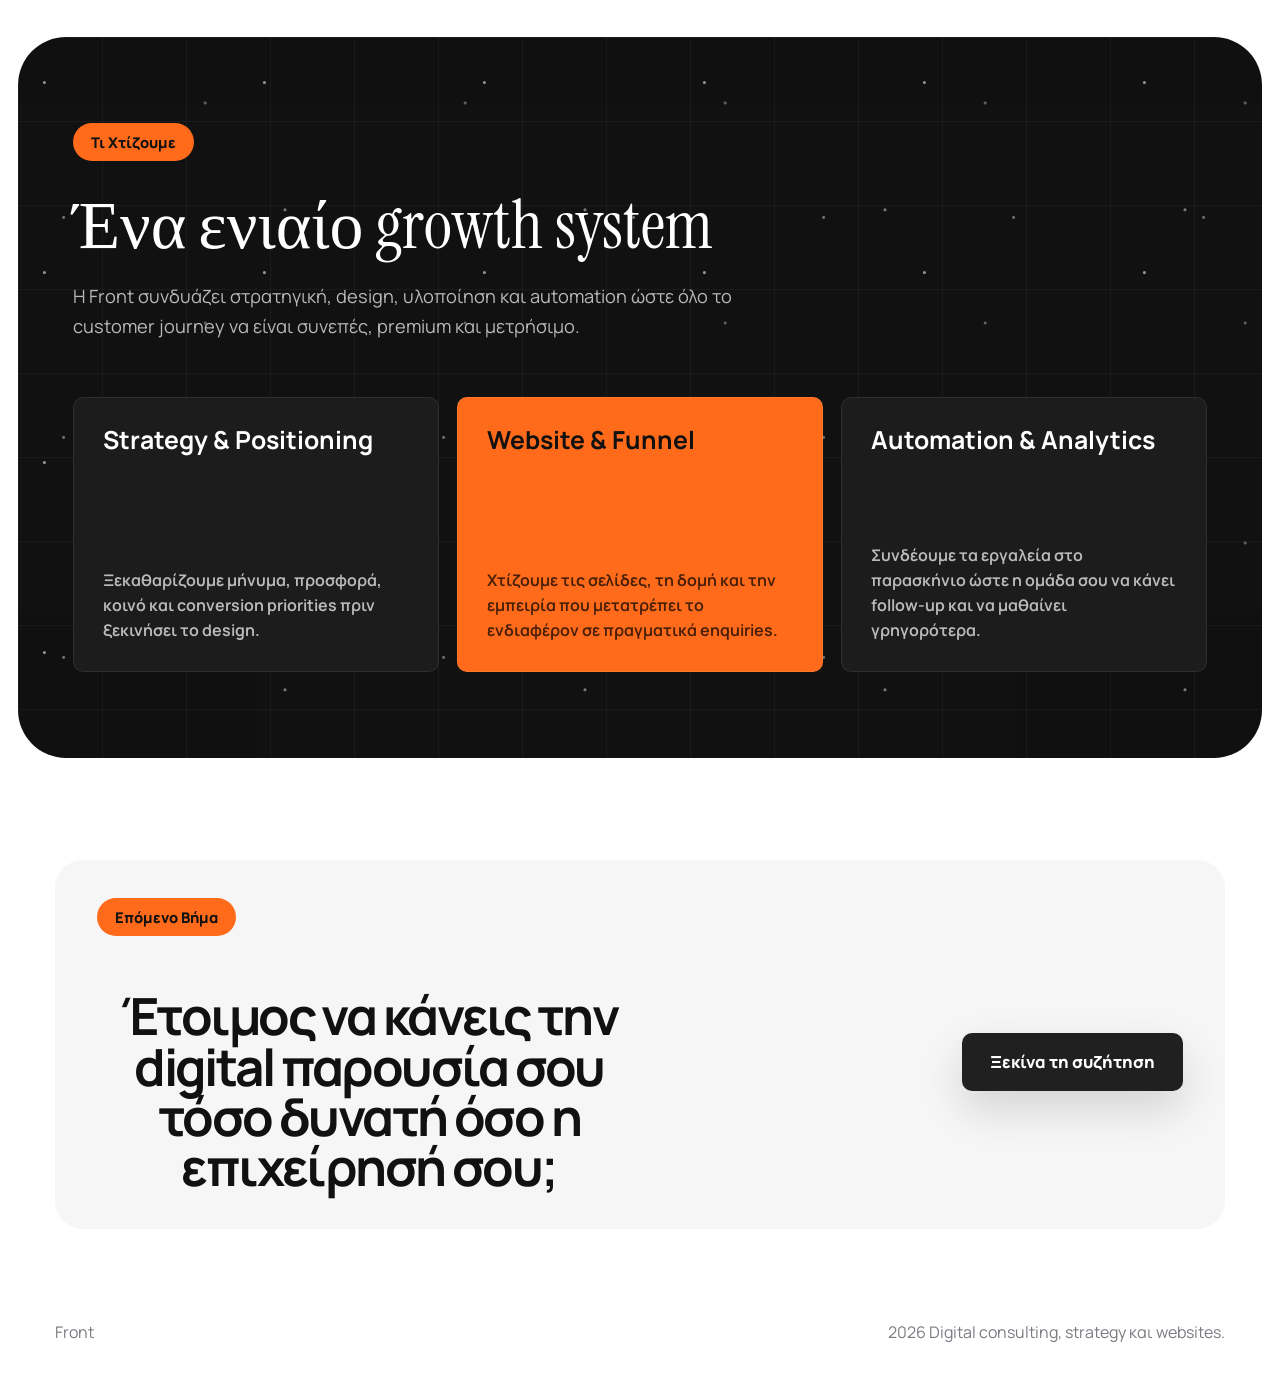
==== commit b57c733d: "first whole version done" ====
--- a/for-businesses.html
+++ b/for-businesses.html
@@ -14,7 +14,7 @@
       href="https://fonts.googleapis.com/css2?family=Instrument+Serif:ital@0;1&family=Manrope:wght@400;500;600;700;800&display=swap"
       rel="stylesheet"
     />
-    <link rel="stylesheet" href="styles.css?v=front-business-page-10" />
+    <link rel="stylesheet" href="styles.css?v=front-business-page-11" />
   </head>
   <body data-page="businesses">
     <header class="page-nav" aria-label="Main navigation" data-i18n-attr="aria-label:navAria">
@@ -25,11 +25,9 @@
         <a href="index.html#home" data-i18n="navHome">Home</a>
         <a href="for-businesses.html" data-i18n="navBusinesses">For Businesses</a>
         <a href="index.html#about" data-i18n="navAbout">About</a>
-        <a href="index.html#services" data-i18n="navServices">Services</a>
-        <a href="index.html#contact" data-i18n="navContact">Contact</a>
       </nav>
       <div class="nav-actions">
-        <a class="request-link" href="index.html#contact" data-i18n="navRequest">Request</a>
+        <a class="request-link" href="index.html#contact" data-i18n="navContact">Contact</a>
         <div class="language-toggle" aria-label="Language selector" data-i18n-attr="aria-label:languageAria">
           <button class="language-button is-active" type="button" data-language="el" aria-pressed="true">
             <span class="language-flag" aria-hidden="true">🇬🇷</span>
@@ -63,11 +61,9 @@
           <a href="index.html#home" data-i18n="navHome">Home</a>
           <a href="for-businesses.html" data-i18n="navBusinesses">For Businesses</a>
           <a href="index.html#about" data-i18n="navAbout">About</a>
-          <a href="index.html#services" data-i18n="navServices">Services</a>
-          <a href="index.html#contact" data-i18n="navContact">Contact</a>
         </nav>
         <div class="mobile-menu-footer">
-          <a class="mobile-menu-request" href="index.html#contact" data-i18n="navRequest">Request</a>
+          <a class="mobile-menu-request" href="index.html#contact" data-i18n="navContact">Contact</a>
           <div class="language-toggle mobile-menu-language" aria-label="Language selector" data-i18n-attr="aria-label:languageAria">
             <button class="language-button is-active" type="button" data-language="el" aria-pressed="true">
               <span class="language-flag" aria-hidden="true">🇬🇷</span>
@@ -260,6 +256,6 @@
       <p><span id="year"></span> <span data-i18n="footerText">Digital consulting, strategy and websites.</span></p>
     </footer>
 
-    <script src="script.js?v=front-business-page-10"></script>
+    <script src="script.js?v=front-business-page-11"></script>
   </body>
 </html>
--- a/styles.css
+++ b/styles.css
@@ -754,19 +754,22 @@
   color: rgba(255, 255, 255, 0.38);
 }
 
-.service-card a {
+.service-card-link {
   position: absolute;
   right: 26px;
   bottom: 26px;
-  display: grid;
-  place-items: center;
-  width: 38px;
-  height: 38px;
-  border-radius: 10px;
+  display: inline-flex;
+  align-items: center;
+  justify-content: center;
+  min-height: 46px;
+  padding: 0 18px;
+  border-radius: 12px;
   background: #2a2a2a;
   color: var(--white);
   text-decoration: none;
-  font-size: 1.2rem;
+  font-size: 0.95rem;
+  font-weight: 800;
+  letter-spacing: -0.01em;
 }
 
 .process-wrap {
@@ -1279,14 +1282,19 @@
   gap: 22px;
   overflow-x: auto;
   padding: 0 0 12px;
+  background: var(--white);
   scroll-padding-inline: clamp(24px, 4vw, 64px);
   scroll-snap-type: x proximity;
   scrollbar-width: thin;
-  scrollbar-color: rgba(17, 17, 17, 0.22) transparent;
+  scrollbar-color: rgba(17, 17, 17, 0.22) var(--white);
 }
 
 .cases-track::-webkit-scrollbar {
   height: 8px;
+}
+
+.cases-track::-webkit-scrollbar-track {
+  background: var(--white);
 }
 
 .cases-track::-webkit-scrollbar-thumb {
@@ -1320,8 +1328,9 @@
   aspect-ratio: 1.28 / 1;
   overflow: hidden;
   border-radius: 38px;
+  border: 1px solid rgba(17, 17, 17, 0.06);
   background: #ffffff;
-  box-shadow: 0 28px 74px rgba(0, 0, 0, 0.1);
+  box-shadow: none;
 }
 
 .case-visual-featured img {
@@ -1538,6 +1547,71 @@
   color: #8a8a92;
   font-size: 0.9rem;
   text-align: right;
+}
+
+.why-us {
+  padding-top: 0;
+  padding-bottom: 92px;
+}
+
+.why-us-shell {
+  display: grid;
+  grid-template-columns: minmax(0, 0.78fr) minmax(0, 1.22fr);
+  gap: 28px;
+  align-items: start;
+  padding: 38px;
+  border: 1px solid rgba(17, 17, 17, 0.08);
+  border-radius: 34px;
+  background:
+    radial-gradient(circle at top left, rgba(255, 107, 26, 0.08), transparent 28%),
+    linear-gradient(180deg, #ffffff 0%, #fbfbfb 100%);
+}
+
+.why-us-copy h2 {
+  max-width: 10ch;
+  font-family: "Manrope", sans-serif;
+  font-size: clamp(2.3rem, 4.1vw, 3.9rem);
+  font-weight: 800;
+  letter-spacing: -0.05em;
+  line-height: 0.96;
+}
+
+.why-us-list {
+  display: grid;
+  gap: 14px;
+}
+
+.why-us-item {
+  display: grid;
+  grid-template-columns: 58px 1fr;
+  gap: 18px;
+  align-items: center;
+  min-height: 88px;
+  padding: 18px 20px;
+  border: 1px solid rgba(17, 17, 17, 0.08);
+  border-radius: 22px;
+  background: rgba(255, 255, 255, 0.96);
+}
+
+.why-us-bullet {
+  display: inline-flex;
+  align-items: center;
+  justify-content: center;
+  width: 58px;
+  height: 58px;
+  border-radius: 18px;
+  background: #111111;
+  color: var(--white);
+  font-size: 0.86rem;
+  font-weight: 800;
+  letter-spacing: 0.08em;
+}
+
+.why-us-item p {
+  color: #18181a;
+  font-size: clamp(1.02rem, 1.5vw, 1.22rem);
+  font-weight: 700;
+  line-height: 1.35;
 }
 
 .case-study-page {
@@ -1922,19 +1996,71 @@
 
 .request-panel {
   display: flex;
-  align-items: end;
+  align-items: center;
   justify-content: space-between;
-  gap: 28px;
-  padding: 42px;
+  gap: 20px;
+  padding: 38px 42px;
   border-radius: 28px;
   background: #f6f6f6;
 }
 
+.request-copy {
+  display: grid;
+  gap: 0;
+  flex: 1;
+  width: min(100%, 560px);
+  margin-inline: auto;
+  justify-items: center;
+}
+
 .request-panel h2 {
   max-width: 16ch;
+  margin-top: 22px;
   font-size: clamp(2.35rem, 4vw, 4.15rem);
   line-height: 0.98;
   letter-spacing: -0.05em;
+  text-align: center;
+}
+
+.request-title-accent {
+  display: inline-flex;
+  align-items: center;
+  justify-content: center;
+  width: fit-content;
+  margin: 0 auto;
+  min-height: 108px;
+  padding: 0 54px;
+  border-radius: 999px;
+  background: var(--orange);
+  color: var(--black);
+  font-size: clamp(1.6rem, 2.7vw, 2.15rem);
+  font-weight: 800;
+  letter-spacing: -0.03em;
+  line-height: 1;
+  text-align: center;
+}
+
+.request-actions {
+  display: grid;
+  gap: 12px;
+  flex: none;
+  width: min(100%, 360px);
+}
+
+.contact-number,
+.contact-email {
+  width: 100%;
+  justify-content: center;
+  margin-top: 0;
+}
+
+.contact-number {
+  gap: 10px;
+}
+
+.contact-number-icon {
+  font-size: 1.08rem;
+  line-height: 1;
 }
 
 .business-page {
@@ -2426,6 +2552,7 @@
   .service-board,
   .process-grid,
   .difference-grid,
+  .why-us-shell,
   .gain-grid,
   .agency-services-grid,
   .case-study-meta,
@@ -2665,6 +2792,47 @@
     padding: 0 18px;
   }
 
+  .why-us {
+    padding-bottom: 72px;
+  }
+
+  .why-us-shell {
+    gap: 20px;
+    padding: 24px;
+    border-radius: 28px;
+  }
+
+  .why-us-copy h2 {
+    max-width: none;
+  }
+
+  .why-us-item {
+    grid-template-columns: 48px 1fr;
+    gap: 14px;
+    min-height: 0;
+    padding: 16px;
+    border-radius: 18px;
+  }
+
+  .why-us-bullet {
+    width: 48px;
+    height: 48px;
+    border-radius: 14px;
+    font-size: 0.78rem;
+  }
+
+  .request-copy {
+    width: 100%;
+    justify-items: center;
+  }
+
+  .request-title-accent {
+    margin-inline: auto;
+    min-height: 82px;
+    padding: 0 34px;
+    font-size: 1.28rem;
+  }
+
   .case-visual {
     aspect-ratio: 1.16 / 1;
     border-radius: 26px;
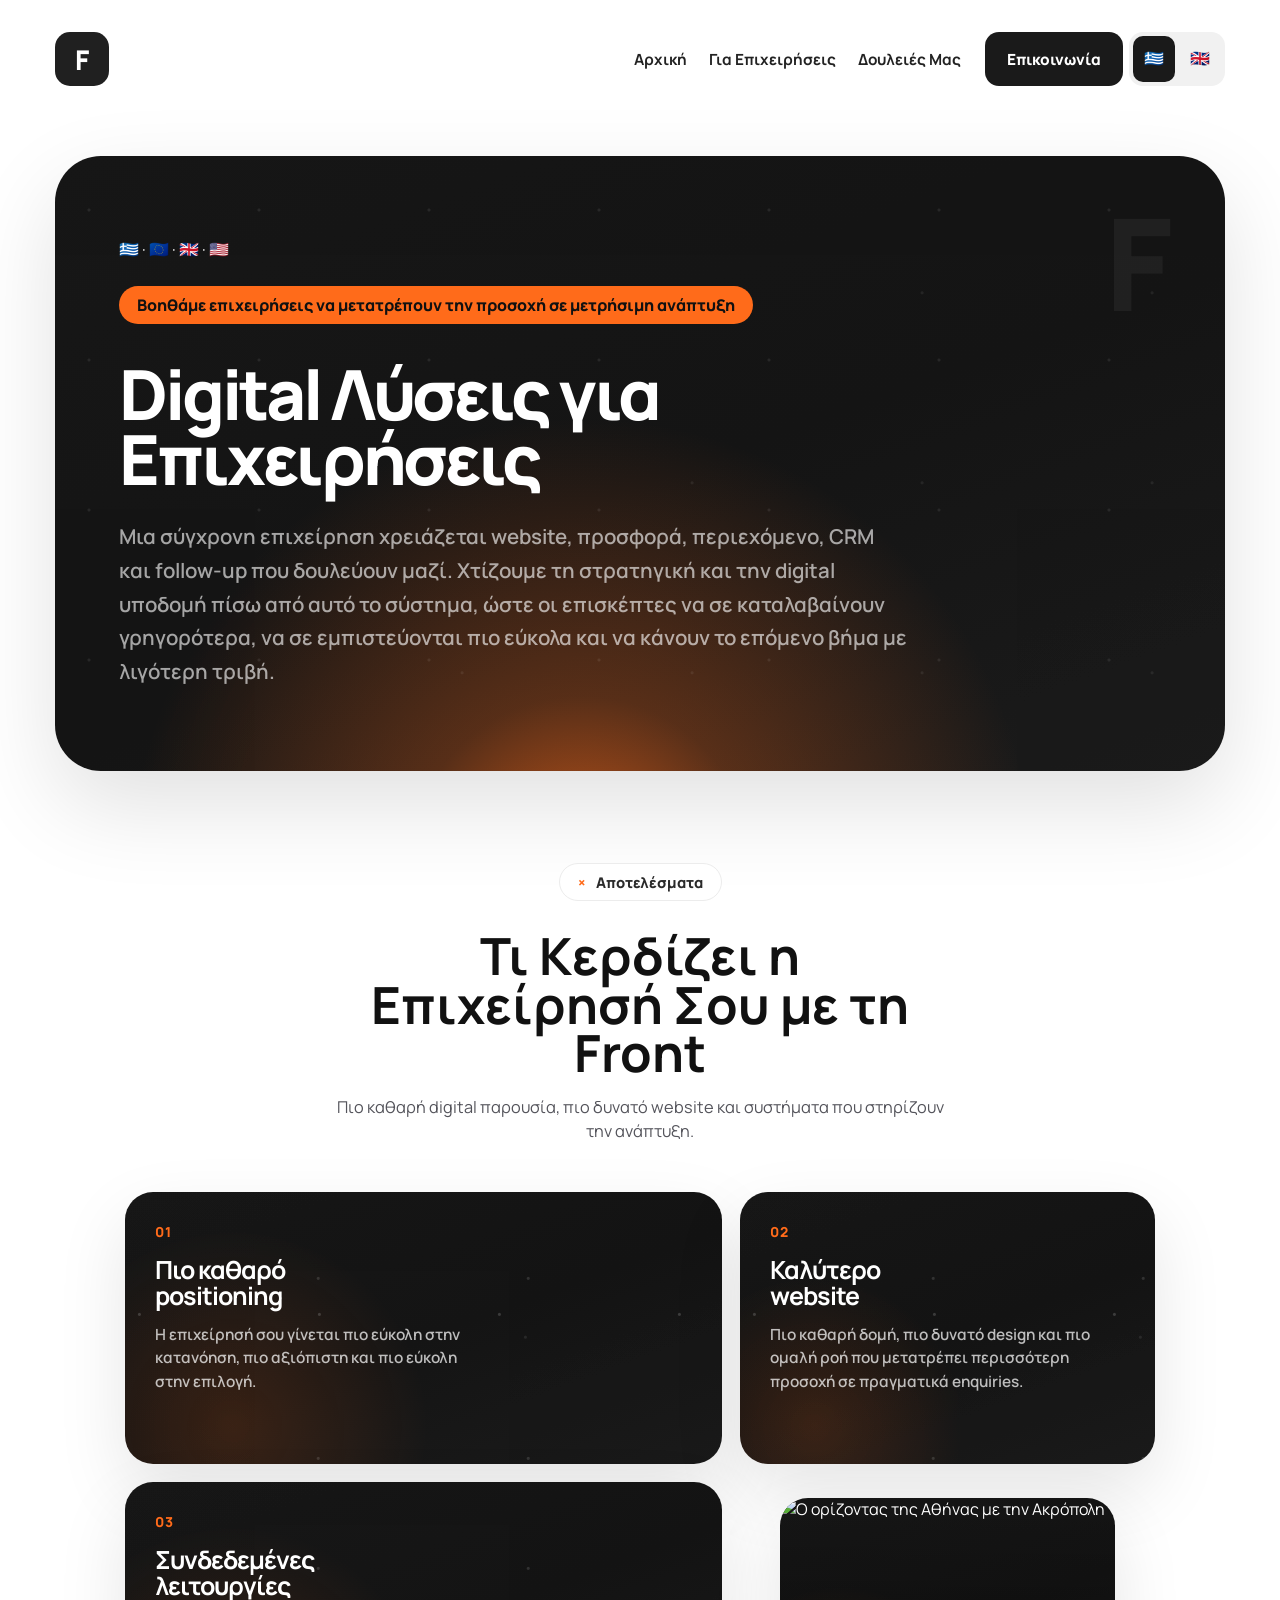
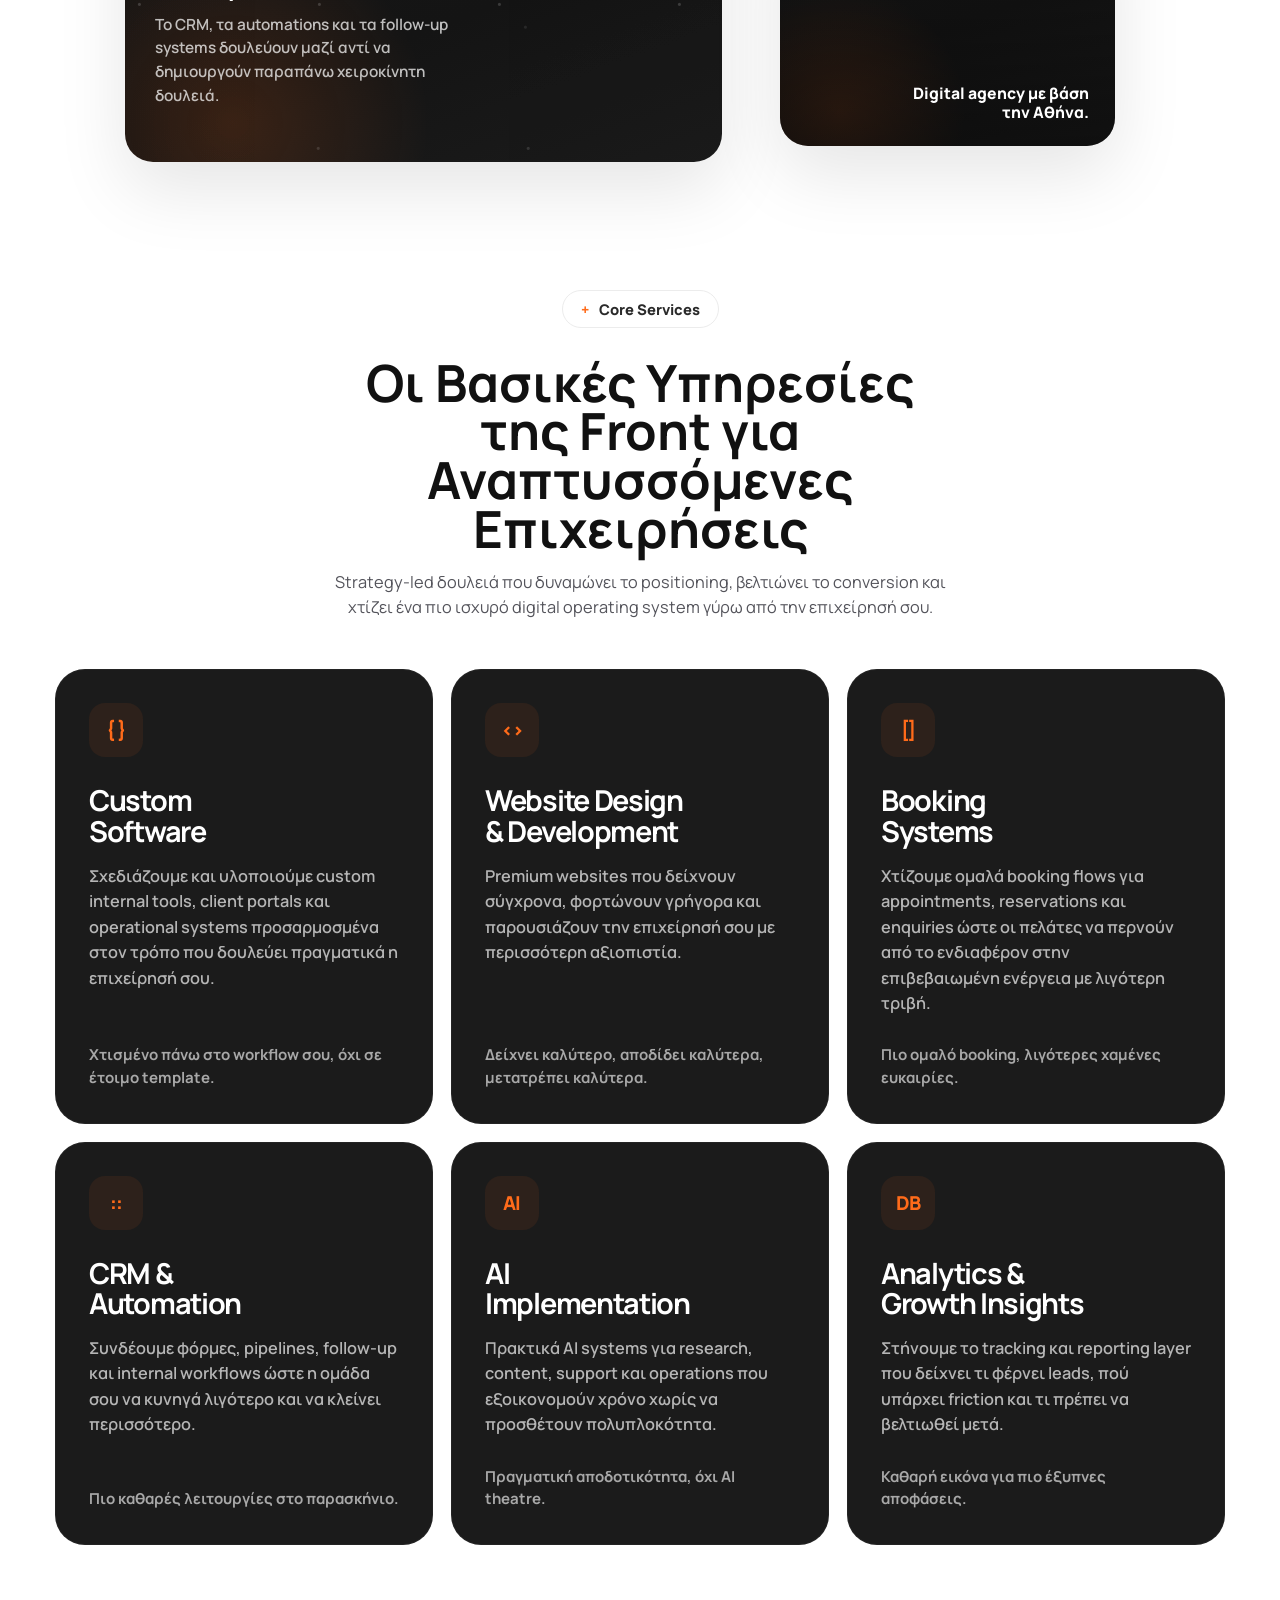
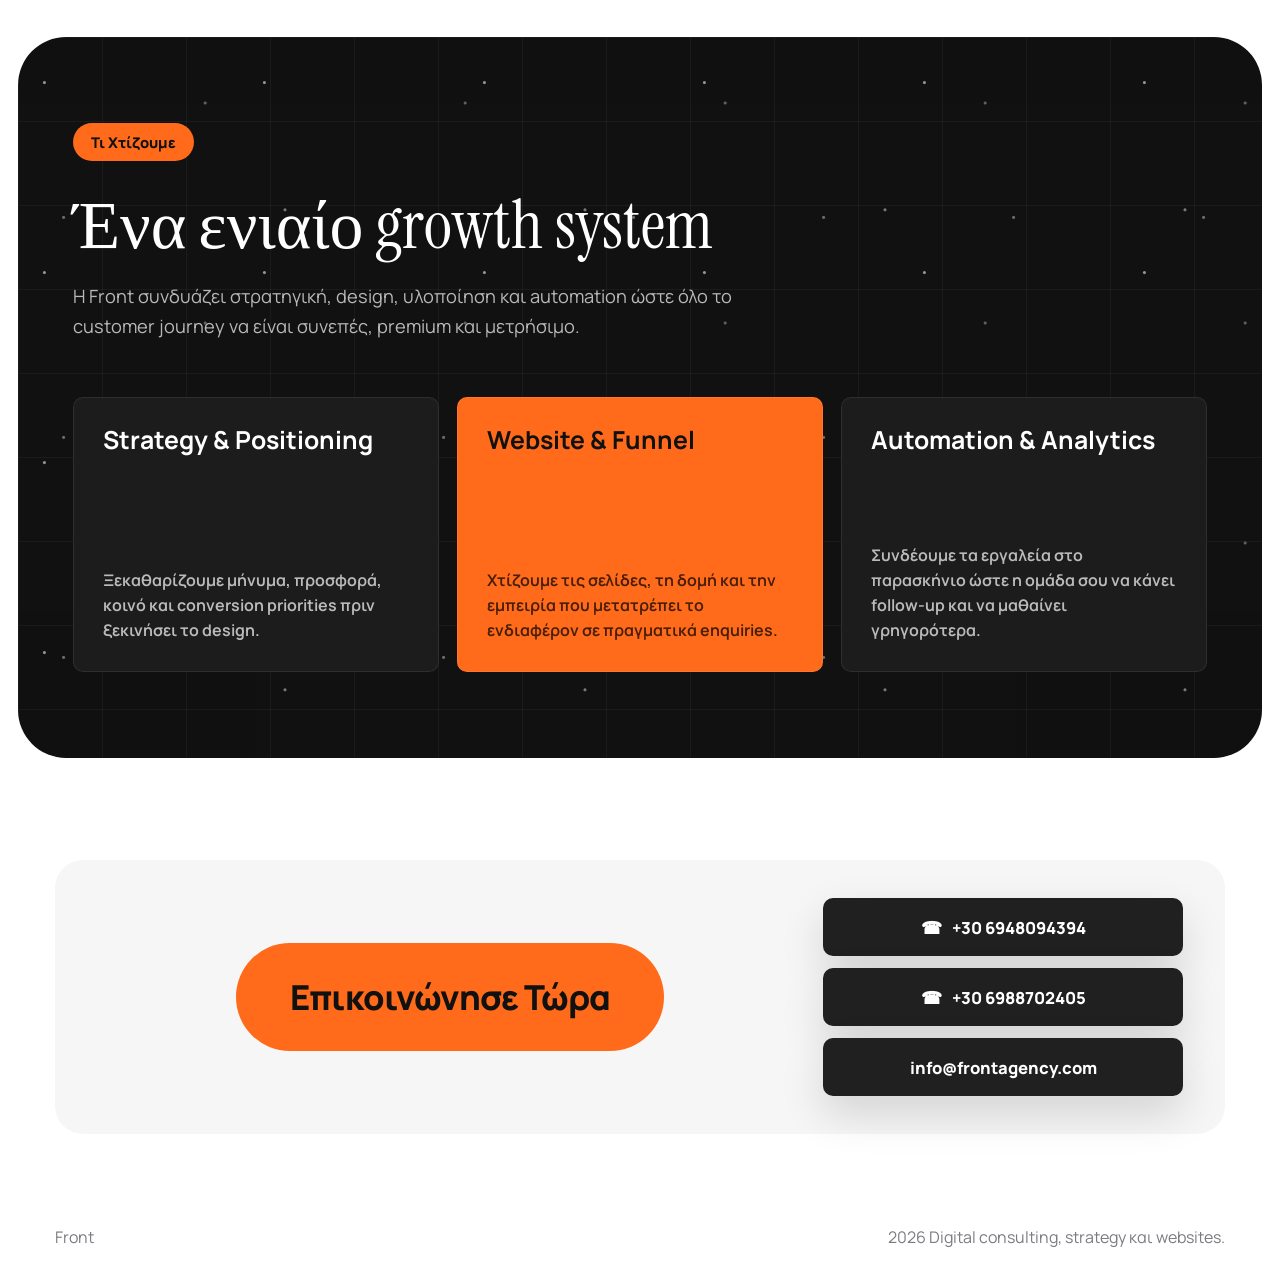
==== commit 4a9a9634: "second final" ====
--- a/for-businesses.html
+++ b/for-businesses.html
@@ -14,7 +14,7 @@
       href="https://fonts.googleapis.com/css2?family=Instrument+Serif:ital@0;1&family=Manrope:wght@400;500;600;700;800&display=swap"
       rel="stylesheet"
     />
-    <link rel="stylesheet" href="styles.css?v=front-business-page-11" />
+    <link rel="stylesheet" href="styles.css?v=front-business-page-12" />
   </head>
   <body data-page="businesses">
     <header class="page-nav" aria-label="Main navigation" data-i18n-attr="aria-label:navAria">
@@ -24,7 +24,7 @@
       <nav class="nav-links">
         <a href="index.html#home" data-i18n="navHome">Home</a>
         <a href="for-businesses.html" data-i18n="navBusinesses">For Businesses</a>
-        <a href="index.html#about" data-i18n="navAbout">About</a>
+        <a href="index.html#cases" data-i18n="navAbout">About</a>
       </nav>
       <div class="nav-actions">
         <a class="request-link" href="index.html#contact" data-i18n="navContact">Contact</a>
@@ -60,7 +60,7 @@
         <nav class="mobile-menu-links" aria-label="Mobile navigation" data-i18n-attr="aria-label:mobileMenuAria">
           <a href="index.html#home" data-i18n="navHome">Home</a>
           <a href="for-businesses.html" data-i18n="navBusinesses">For Businesses</a>
-          <a href="index.html#about" data-i18n="navAbout">About</a>
+          <a href="index.html#cases" data-i18n="navAbout">About</a>
         </nav>
         <div class="mobile-menu-footer">
           <a class="mobile-menu-request" href="index.html#contact" data-i18n="navContact">Contact</a>
@@ -242,11 +242,20 @@
 
       <section class="business-cta section">
         <div class="request-panel reveal">
-          <div>
-            <span class="orange-pill" data-i18n="businessCtaPill">Next Step</span>
-            <h2 data-i18n="businessCtaTitle">Ready to make your digital presence feel as strong as your business?</h2>
+          <div class="request-copy">
+            <span class="request-title-accent" data-i18n="requestAccent">Επικοινώνησε Τώρα</span>
           </div>
-          <a class="button button-dark" href="mailto:info@frontagency.com" data-i18n="businessCtaLink">Start the conversation</a>
+          <div class="request-actions">
+            <a class="button button-dark contact-number" href="tel:+306948094394" aria-label="Call management">
+              <span class="contact-number-icon" aria-hidden="true">&#9742;</span>
+              <span>+30 6948094394</span>
+            </a>
+            <a class="button button-dark contact-number" href="tel:+306988702405" aria-label="Call technician">
+              <span class="contact-number-icon" aria-hidden="true">&#9742;</span>
+              <span>+30 6988702405</span>
+            </a>
+            <a class="button button-dark contact-email" href="mailto:info@frontagency.com">info@frontagency.com</a>
+          </div>
         </div>
       </section>
     </main>
@@ -256,6 +265,6 @@
       <p><span id="year"></span> <span data-i18n="footerText">Digital consulting, strategy and websites.</span></p>
     </footer>
 
-    <script src="script.js?v=front-business-page-11"></script>
+    <script src="script.js?v=front-business-page-12"></script>
   </body>
 </html>
--- a/styles.css
+++ b/styles.css
@@ -269,8 +269,8 @@
 }
 
 .mobile-menu-language .language-button.is-active {
-  background: #1b1b1c;
-  color: var(--white);
+  background: var(--white);
+  color: var(--black);
 }
 
 body.mobile-menu-open {
@@ -336,12 +336,12 @@
   position: absolute;
   inset: 0;
   background:
-    linear-gradient(90deg, rgba(255, 255, 255, 0.9) 0%, rgba(255, 255, 255, 0.42) 10%, rgba(255, 255, 255, 0.06) 22%, rgba(255, 255, 255, 0.01) 50%, rgba(255, 255, 255, 0.06) 78%, rgba(255, 255, 255, 0.42) 90%, rgba(255, 255, 255, 0.9) 100%),
-    linear-gradient(180deg, rgba(255, 255, 255, 0.9) 0%, rgba(255, 255, 255, 0.38) 10%, rgba(255, 255, 255, 0.05) 22%, rgba(255, 255, 255, 0.01) 50%, rgba(255, 255, 255, 0.05) 78%, rgba(255, 255, 255, 0.38) 90%, rgba(255, 255, 255, 0.9) 100%),
-    radial-gradient(circle at 0% 0%, rgba(255, 255, 255, 0.72), rgba(255, 255, 255, 0) 24%),
-    radial-gradient(circle at 100% 0%, rgba(255, 255, 255, 0.72), rgba(255, 255, 255, 0) 24%),
-    radial-gradient(circle at 0% 100%, rgba(255, 255, 255, 0.7), rgba(255, 255, 255, 0) 26%),
-    radial-gradient(circle at 100% 100%, rgba(255, 255, 255, 0.7), rgba(255, 255, 255, 0) 26%);
+    linear-gradient(90deg, rgba(255, 255, 255, 0.94) 0%, rgba(255, 255, 255, 0.56) 10%, rgba(255, 255, 255, 0.1) 24%, rgba(255, 255, 255, 0) 50%, rgba(255, 255, 255, 0.1) 76%, rgba(255, 255, 255, 0.56) 90%, rgba(255, 255, 255, 0.94) 100%),
+    linear-gradient(180deg, rgba(255, 255, 255, 0.9) 0%, rgba(255, 255, 255, 0.42) 10%, rgba(255, 255, 255, 0.08) 24%, rgba(255, 255, 255, 0) 50%, rgba(255, 255, 255, 0.08) 76%, rgba(255, 255, 255, 0.42) 90%, rgba(255, 255, 255, 0.9) 100%),
+    radial-gradient(circle at 0% 0%, rgba(255, 255, 255, 0.82), rgba(255, 255, 255, 0) 24%),
+    radial-gradient(circle at 100% 0%, rgba(255, 255, 255, 0.82), rgba(255, 255, 255, 0) 24%),
+    radial-gradient(circle at 0% 100%, rgba(255, 255, 255, 0.8), rgba(255, 255, 255, 0) 26%),
+    radial-gradient(circle at 100% 100%, rgba(255, 255, 255, 0.8), rgba(255, 255, 255, 0) 26%);
 }
 
 .hero-visual img {
@@ -350,12 +350,13 @@
   object-fit: cover;
   object-position: center center;
   opacity: 1;
+  filter: saturate(1.08) contrast(1.03);
   -webkit-mask-image:
-    linear-gradient(90deg, transparent 0%, rgba(0, 0, 0, 0.34) 8%, rgba(0, 0, 0, 0.92) 18%, rgba(0, 0, 0, 0.92) 82%, rgba(0, 0, 0, 0.34) 92%, transparent 100%),
-    linear-gradient(180deg, transparent 0%, rgba(0, 0, 0, 0.3) 8%, rgba(0, 0, 0, 0.94) 18%, rgba(0, 0, 0, 0.94) 82%, rgba(0, 0, 0, 0.3) 92%, transparent 100%);
+    linear-gradient(90deg, transparent 0%, rgba(0, 0, 0, 0.18) 10%, rgba(0, 0, 0, 0.98) 22%, rgba(0, 0, 0, 0.98) 78%, rgba(0, 0, 0, 0.18) 90%, transparent 100%),
+    linear-gradient(180deg, transparent 0%, rgba(0, 0, 0, 0.16) 10%, rgba(0, 0, 0, 0.98) 22%, rgba(0, 0, 0, 0.98) 78%, rgba(0, 0, 0, 0.16) 90%, transparent 100%);
   mask-image:
-    linear-gradient(90deg, transparent 0%, rgba(0, 0, 0, 0.34) 8%, rgba(0, 0, 0, 0.92) 18%, rgba(0, 0, 0, 0.92) 82%, rgba(0, 0, 0, 0.34) 92%, transparent 100%),
-    linear-gradient(180deg, transparent 0%, rgba(0, 0, 0, 0.3) 8%, rgba(0, 0, 0, 0.94) 18%, rgba(0, 0, 0, 0.94) 82%, rgba(0, 0, 0, 0.3) 92%, transparent 100%);
+    linear-gradient(90deg, transparent 0%, rgba(0, 0, 0, 0.18) 10%, rgba(0, 0, 0, 0.98) 22%, rgba(0, 0, 0, 0.98) 78%, rgba(0, 0, 0, 0.18) 90%, transparent 100%),
+    linear-gradient(180deg, transparent 0%, rgba(0, 0, 0, 0.16) 10%, rgba(0, 0, 0, 0.98) 22%, rgba(0, 0, 0, 0.98) 78%, rgba(0, 0, 0, 0.16) 90%, transparent 100%);
 }
 
 .hero::after {
@@ -364,8 +365,8 @@
   inset: 0;
   z-index: -2;
   background:
-    linear-gradient(90deg, rgba(255, 255, 255, 1) 0%, rgba(255, 255, 255, 0.8) 12%, rgba(255, 255, 255, 0.24) 24%, rgba(255, 255, 255, 0.02) 50%, rgba(255, 255, 255, 0.24) 76%, rgba(255, 255, 255, 0.8) 88%, rgba(255, 255, 255, 1) 100%),
-    linear-gradient(180deg, rgba(255, 255, 255, 0.52) 0%, rgba(255, 255, 255, 0.12) 12%, rgba(255, 255, 255, 0.01) 28%, rgba(255, 255, 255, 0.01) 72%, rgba(255, 255, 255, 0.14) 88%, rgba(255, 255, 255, 0.54) 100%),
+    linear-gradient(90deg, rgba(255, 255, 255, 0.98) 0%, rgba(255, 255, 255, 0.72) 12%, rgba(255, 255, 255, 0.18) 24%, rgba(255, 255, 255, 0.01) 50%, rgba(255, 255, 255, 0.18) 76%, rgba(255, 255, 255, 0.72) 88%, rgba(255, 255, 255, 0.98) 100%),
+    linear-gradient(180deg, rgba(255, 255, 255, 0.42) 0%, rgba(255, 255, 255, 0.12) 12%, rgba(255, 255, 255, 0.01) 28%, rgba(255, 255, 255, 0.01) 72%, rgba(255, 255, 255, 0.12) 88%, rgba(255, 255, 255, 0.44) 100%),
     radial-gradient(circle at 18% 20%, rgba(255, 107, 26, 0.06), transparent 24%),
     radial-gradient(circle at 76% 16%, rgba(255, 107, 26, 0.04), transparent 18%);
 }
@@ -379,13 +380,27 @@
 
 .particle-field {
   z-index: -1;
-  opacity: 0.24;
+  opacity: 1;
   background:
-    radial-gradient(circle at 14% 74%, rgba(0, 0, 0, 0.18) 1px, transparent 2px),
-    radial-gradient(circle at 38% 28%, rgba(0, 0, 0, 0.12) 1px, transparent 2px),
-    radial-gradient(circle at 74% 72%, rgba(0, 0, 0, 0.14) 1px, transparent 2px),
-    radial-gradient(circle at 90% 46%, rgba(0, 0, 0, 0.1) 1px, transparent 2px);
-  background-size: 210px 170px, 260px 210px, 180px 220px, 230px 240px;
+    radial-gradient(circle at 8% 18%, rgba(255, 107, 26, 1) 0 2.2px, transparent 2.6px),
+    radial-gradient(circle at 14% 72%, rgba(255, 107, 26, 0.98) 0 1.8px, transparent 2.2px),
+    radial-gradient(circle at 19% 38%, rgba(255, 140, 75, 1) 0 2.7px, transparent 3.1px),
+    radial-gradient(circle at 26% 12%, rgba(255, 107, 26, 0.94) 0 1.8px, transparent 2.2px),
+    radial-gradient(circle at 31% 82%, rgba(255, 128, 58, 1) 0 2px, transparent 2.5px),
+    radial-gradient(circle at 37% 26%, rgba(255, 107, 26, 0.96) 0 2.3px, transparent 2.8px),
+    radial-gradient(circle at 44% 66%, rgba(255, 142, 84, 0.92) 0 1.7px, transparent 2.1px),
+    radial-gradient(circle at 52% 18%, rgba(255, 107, 26, 1) 0 2.6px, transparent 3.1px),
+    radial-gradient(circle at 58% 78%, rgba(255, 128, 58, 0.96) 0 1.9px, transparent 2.3px),
+    radial-gradient(circle at 63% 34%, rgba(255, 107, 26, 1) 0 2px, transparent 2.5px),
+    radial-gradient(circle at 71% 14%, rgba(255, 140, 75, 0.94) 0 1.7px, transparent 2.1px),
+    radial-gradient(circle at 76% 62%, rgba(255, 107, 26, 1) 0 2.7px, transparent 3.2px),
+    radial-gradient(circle at 82% 24%, rgba(255, 128, 58, 1) 0 1.9px, transparent 2.3px),
+    radial-gradient(circle at 88% 74%, rgba(255, 107, 26, 0.98) 0 2.2px, transparent 2.7px),
+    radial-gradient(circle at 93% 42%, rgba(255, 140, 75, 0.92) 0 1.7px, transparent 2.1px),
+    radial-gradient(circle at 24% 54%, rgba(255, 107, 26, 0.88) 0 1.4px, transparent 1.8px),
+    radial-gradient(circle at 68% 48%, rgba(255, 107, 26, 0.88) 0 1.4px, transparent 1.8px),
+    radial-gradient(circle at 84% 12%, rgba(255, 107, 26, 0.9) 0 1.3px, transparent 1.7px);
+  filter: none;
 }
 
 .hero-inner {
@@ -1271,6 +1286,7 @@
 }
 
 .cases-rail {
+  position: relative;
   padding-inline: clamp(24px, 4vw, 64px);
   margin-top: 44px;
 }
@@ -1542,11 +1558,60 @@
 }
 
 .cases-hint {
-  padding: 0 clamp(24px, 4vw, 64px);
-  margin-top: 12px;
-  color: #8a8a92;
-  font-size: 0.9rem;
-  text-align: right;
+  display: flex;
+  align-items: center;
+  justify-content: center;
+  width: 100%;
+  margin: 16px auto 0;
+  padding: 12px 18px;
+  color: #76767e;
+  font-size: 0.92rem;
+  font-weight: 700;
+  text-align: center;
+}
+
+.cases-nav {
+  display: flex;
+  align-items: center;
+  justify-content: center;
+  gap: 28px;
+  width: 100%;
+  margin: 18px auto 0;
+}
+
+.cases-arrow {
+  display: inline-flex;
+  align-items: center;
+  justify-content: center;
+  width: 56px;
+  height: 56px;
+  border: 0;
+  border-radius: 50%;
+  background: rgba(17, 17, 17, 0.92);
+  color: var(--white);
+  box-shadow: 0 18px 34px rgba(17, 17, 17, 0.18);
+  cursor: pointer;
+  transition:
+    opacity 180ms ease,
+    transform 180ms ease,
+    background 180ms ease;
+}
+
+.cases-arrow:hover,
+.cases-arrow:focus-visible {
+  background: #111111;
+  transform: scale(1.03);
+}
+
+.cases-arrow[disabled] {
+  opacity: 0.38;
+  cursor: default;
+  transform: none;
+}
+
+.cases-arrow span {
+  font-size: 1.35rem;
+  line-height: 1;
 }
 
 .why-us {
@@ -2525,6 +2590,7 @@
   }
 }
 
+
 @media (max-width: 1040px) {
   .floating-nav {
     grid-template-columns: 54px auto;
@@ -2600,6 +2666,11 @@
     width: min(90vw, 460px);
   }
 
+  .cases-arrow {
+    width: 52px;
+    height: 52px;
+  }
+
   .cases-hint {
     display: block;
   }
@@ -2792,6 +2863,11 @@
     padding: 0 18px;
   }
 
+  .cases-arrow {
+    width: 48px;
+    height: 48px;
+  }
+
   .why-us {
     padding-bottom: 72px;
   }
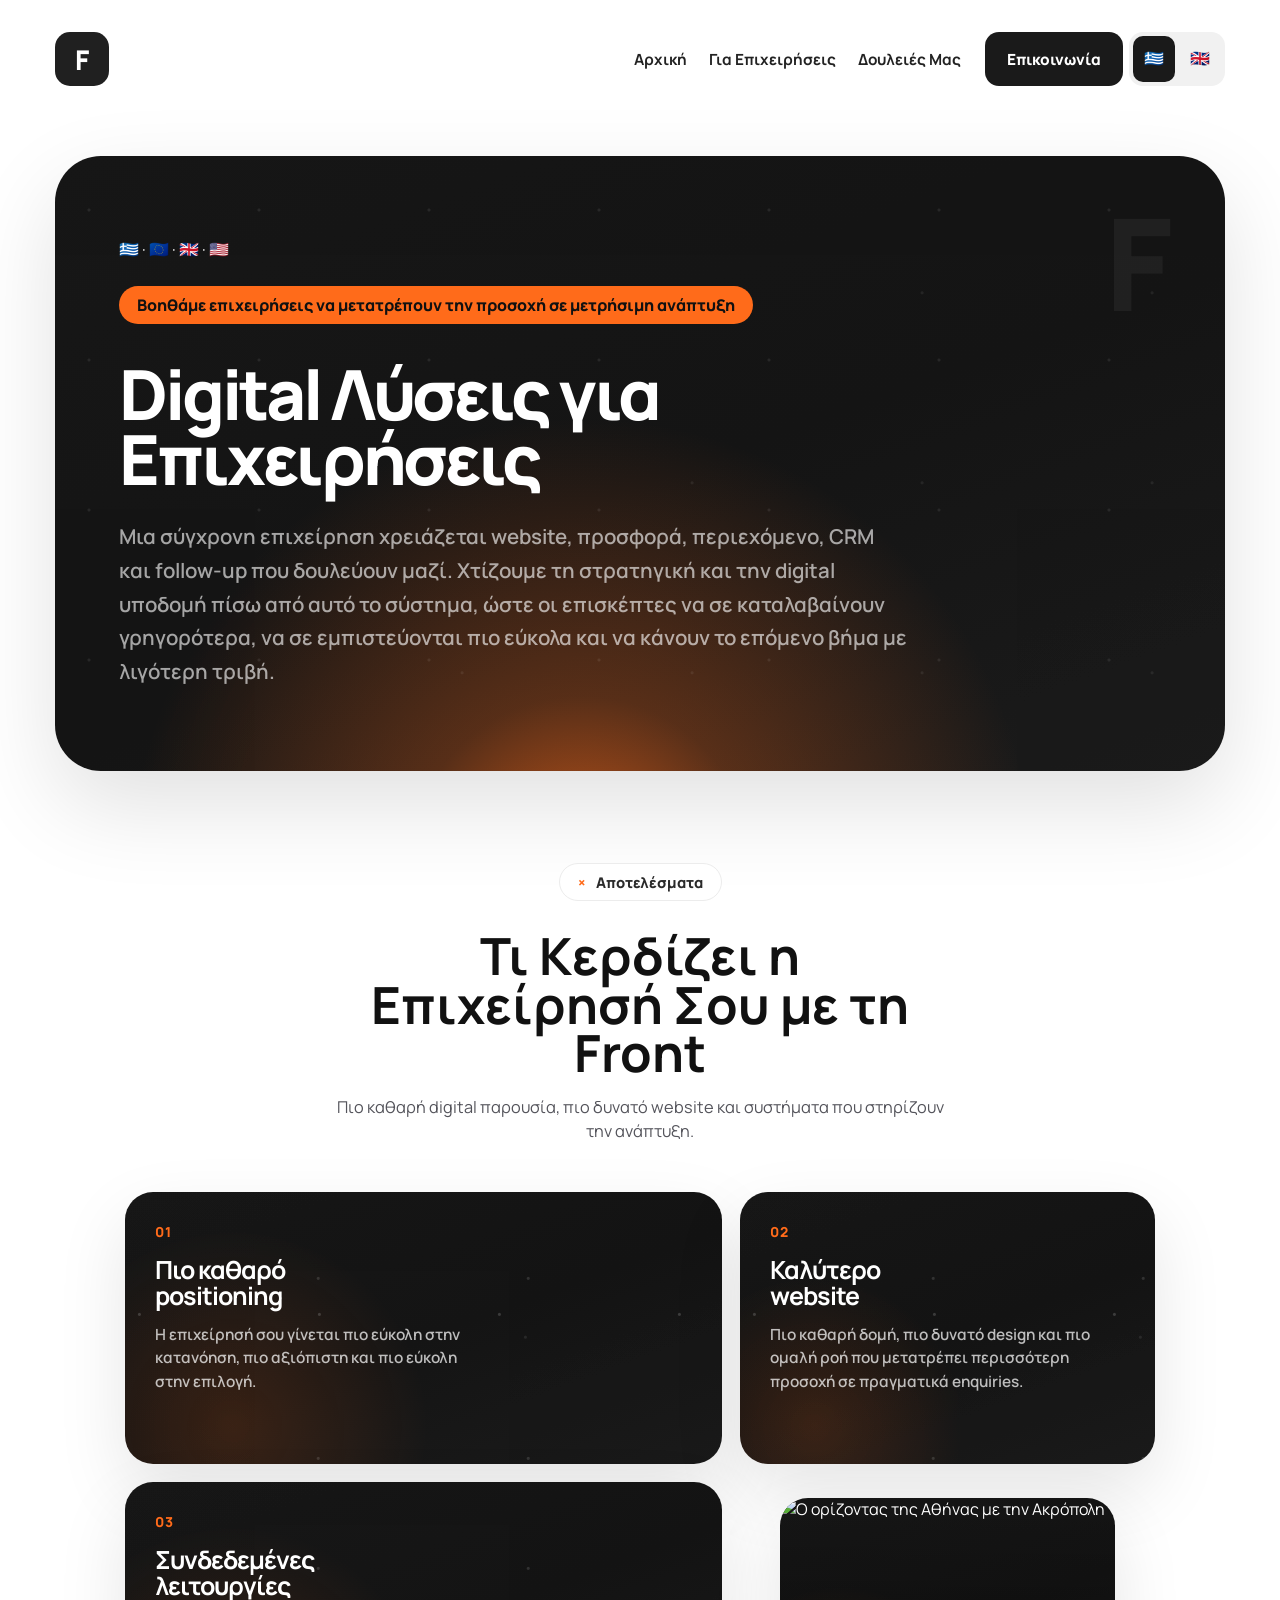
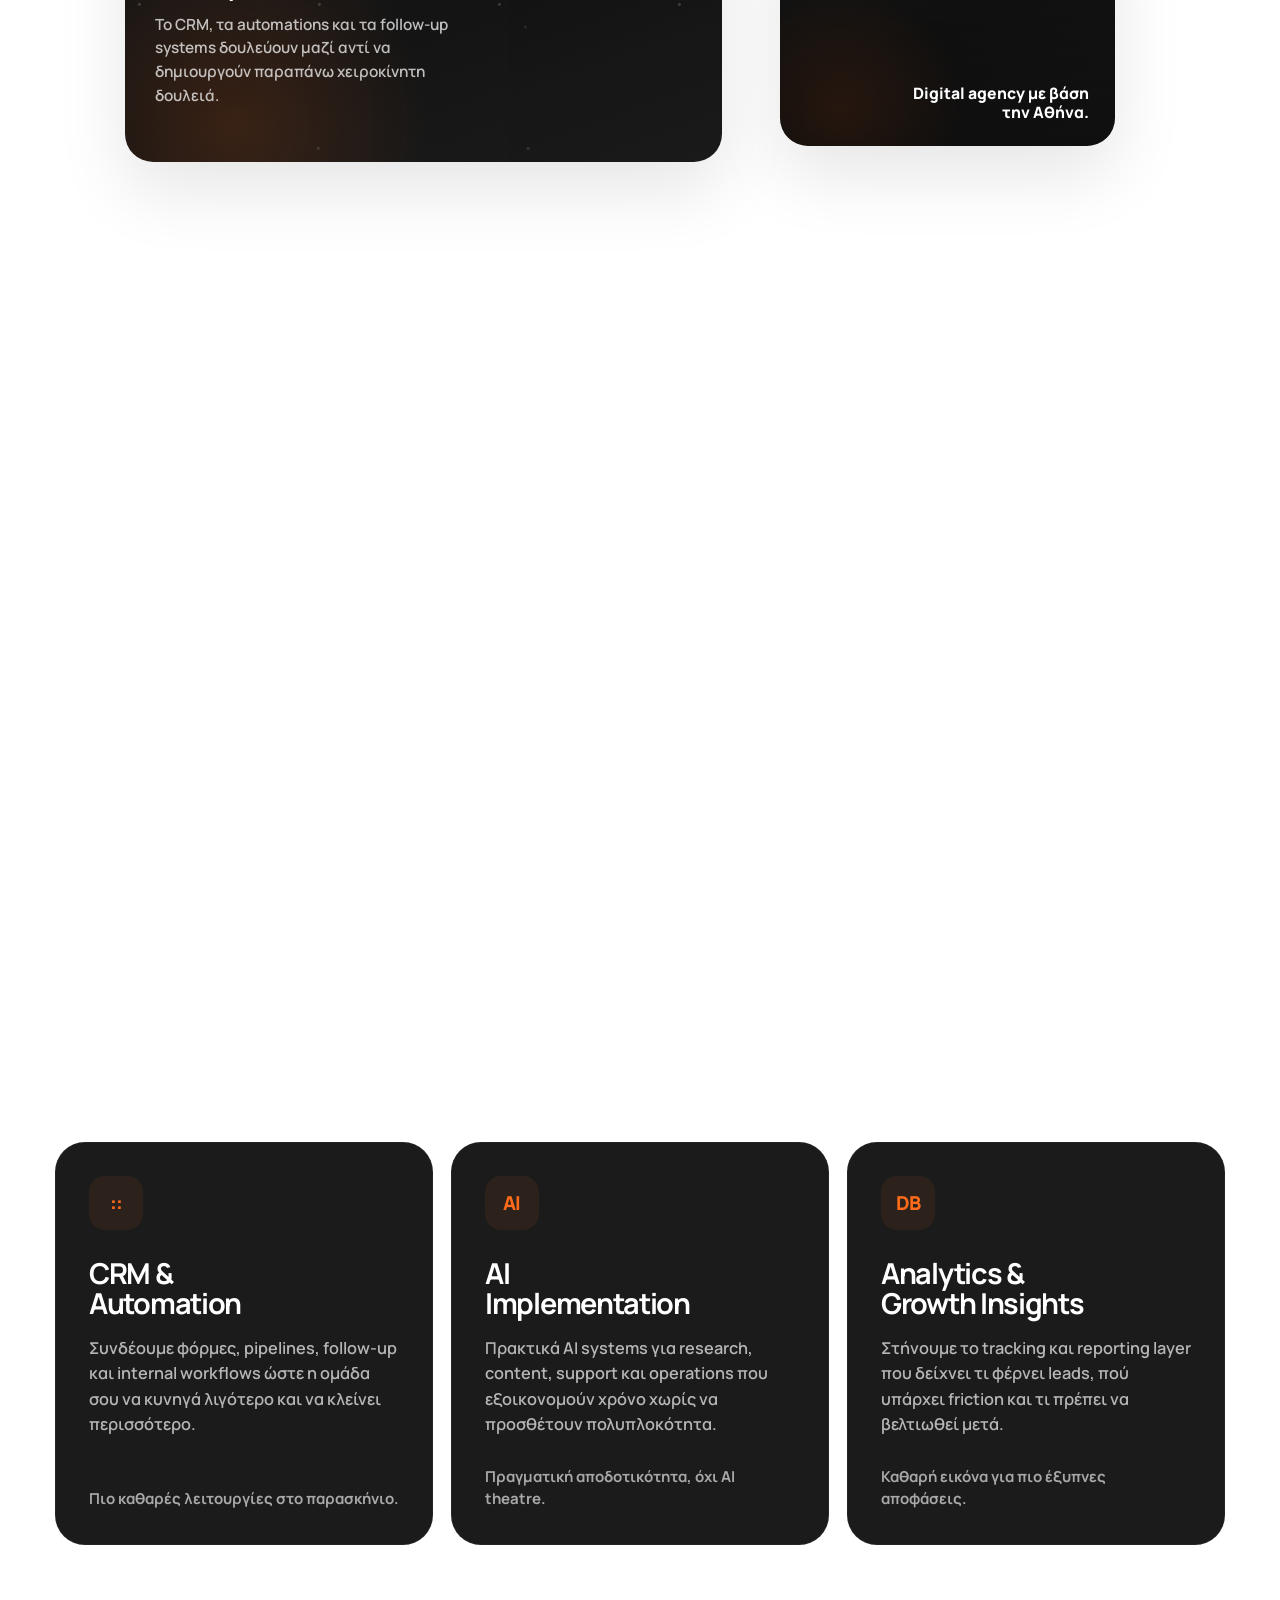
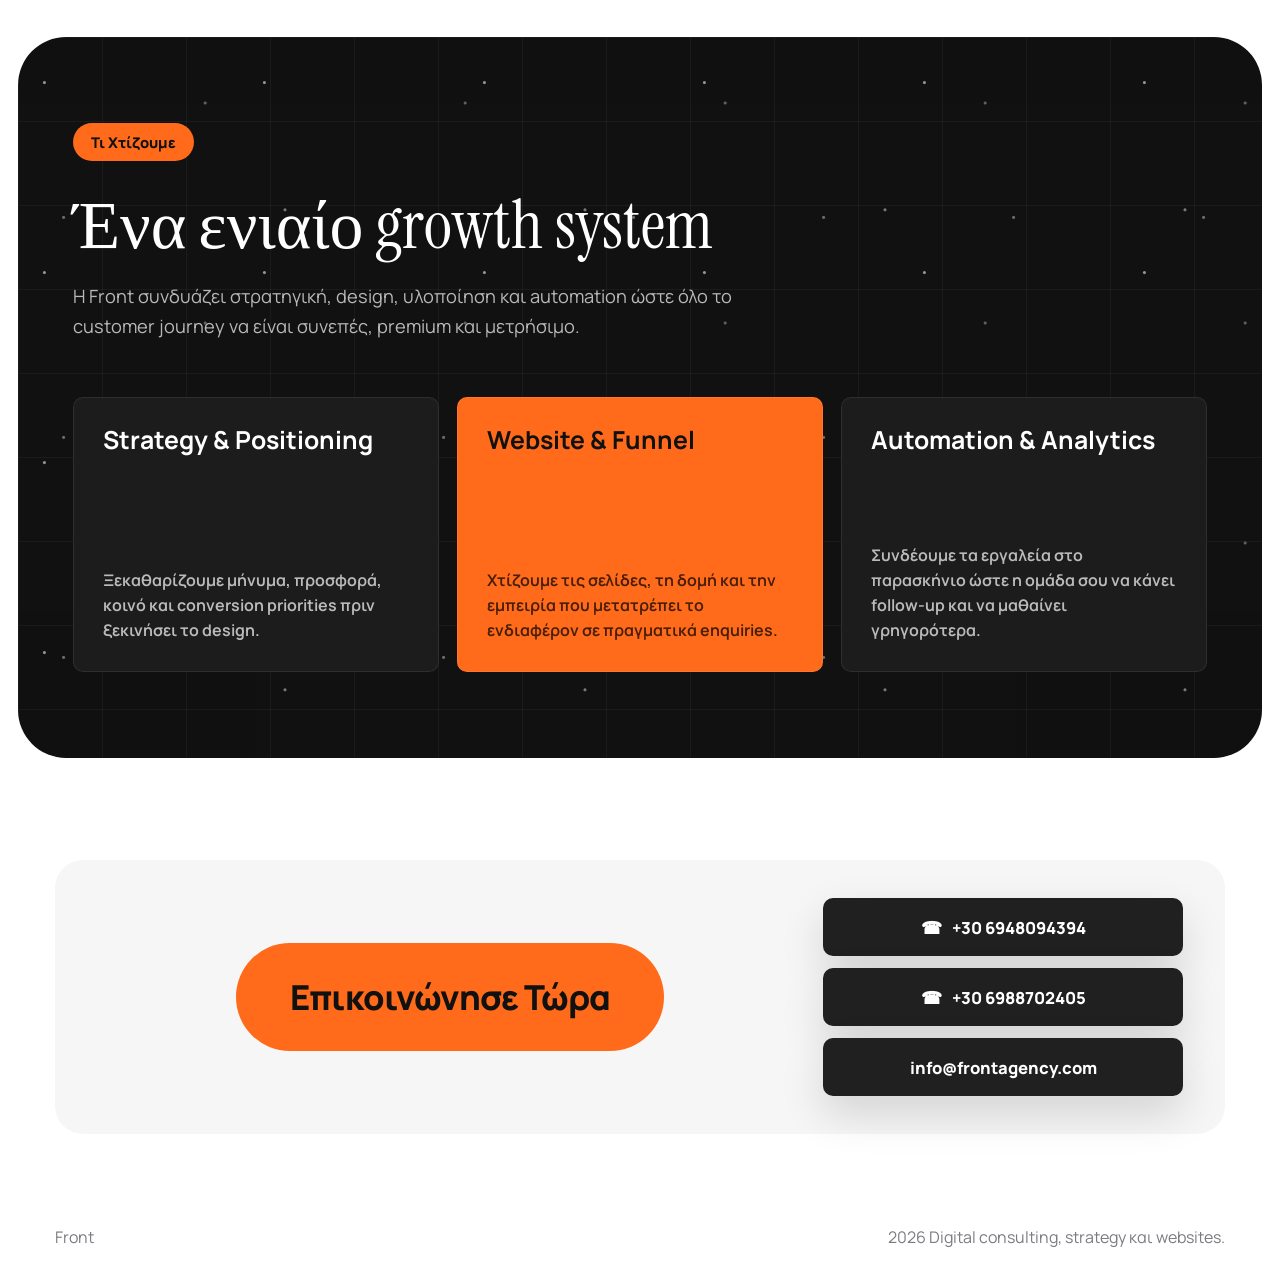
==== commit 6dfd0fdd: "seo" ====
--- a/for-businesses.html
+++ b/for-businesses.html
@@ -3,11 +3,66 @@
   <head>
     <meta charset="UTF-8" />
     <meta name="viewport" content="width=device-width, initial-scale=1.0" />
-    <title>Front | Digital Λύσεις για Επιχειρήσεις</title>
+    <title>Digital Solutions for Businesses | Front</title>
     <meta
       name="description"
-      content="Η Front δημιουργεί strategy-led websites, conversion systems, automation και digital ecosystems για φιλόδοξες επιχειρήσεις."
+      content="Digital solutions για επιχειρήσεις: premium websites, booking systems, CRM, automation, AI implementation και analytics από τη Front."
     />
+    <meta name="robots" content="index, follow, max-image-preview:large" />
+    <meta name="author" content="Front" />
+    <meta name="theme-color" content="#ffffff" />
+    <link rel="canonical" href="https://frontagency.com/for-businesses.html" />
+    <link rel="icon" href="/favicon.svg" type="image/svg+xml" />
+    <link rel="manifest" href="/site.webmanifest" />
+    <meta property="og:site_name" content="Front" />
+    <meta property="og:type" content="website" />
+    <meta property="og:title" content="Digital Solutions for Businesses | Front" />
+    <meta
+      property="og:description"
+      content="Premium websites, booking systems, CRM, automation, AI implementation and analytics for growing businesses."
+    />
+    <meta property="og:url" content="https://frontagency.com/for-businesses.html" />
+    <meta property="og:image" content="https://frontagency.com/assets/generated/hero-tech-white-fade-v1.png" />
+    <meta property="og:image:width" content="1717" />
+    <meta property="og:image:height" content="916" />
+    <meta property="og:image:alt" content="Front digital solutions page preview" />
+    <meta property="og:locale" content="el_GR" />
+    <meta property="og:locale:alternate" content="en_US" />
+    <meta name="twitter:card" content="summary_large_image" />
+    <meta name="twitter:title" content="Digital Solutions for Businesses | Front" />
+    <meta
+      name="twitter:description"
+      content="Premium websites, booking systems, CRM, automation, AI implementation and analytics for growing businesses."
+    />
+    <meta name="twitter:image" content="https://frontagency.com/assets/generated/hero-tech-white-fade-v1.png" />
+    <script type="application/ld+json">
+      {
+        "@context": "https://schema.org",
+        "@type": "Service",
+        "@id": "https://frontagency.com/for-businesses.html#service",
+        "name": "Digital Solutions for Businesses",
+        "serviceType": "Website design, digital strategy, CRM, automation and AI implementation",
+        "provider": {
+          "@type": "Organization",
+          "name": "Front",
+          "url": "https://frontagency.com/"
+        },
+        "areaServed": ["Greece", "Europe", "United Kingdom", "United States"],
+        "url": "https://frontagency.com/for-businesses.html",
+        "hasOfferCatalog": {
+          "@type": "OfferCatalog",
+          "name": "Front Core Services",
+          "itemListElement": [
+            { "@type": "Offer", "itemOffered": { "@type": "Service", "name": "Custom Software" } },
+            { "@type": "Offer", "itemOffered": { "@type": "Service", "name": "Website Design and Development" } },
+            { "@type": "Offer", "itemOffered": { "@type": "Service", "name": "Booking Systems" } },
+            { "@type": "Offer", "itemOffered": { "@type": "Service", "name": "CRM and Automation" } },
+            { "@type": "Offer", "itemOffered": { "@type": "Service", "name": "AI Implementation" } },
+            { "@type": "Offer", "itemOffered": { "@type": "Service", "name": "Analytics and Growth Insights" } }
+          ]
+        }
+      }
+    </script>
     <link rel="preconnect" href="https://fonts.googleapis.com" />
     <link rel="preconnect" href="https://fonts.gstatic.com" crossorigin />
     <link
@@ -265,6 +320,6 @@
       <p><span id="year"></span> <span data-i18n="footerText">Digital consulting, strategy and websites.</span></p>
     </footer>
 
-    <script src="script.js?v=front-business-page-12"></script>
+    <script src="script.js?v=front-seo-13"></script>
   </body>
 </html>
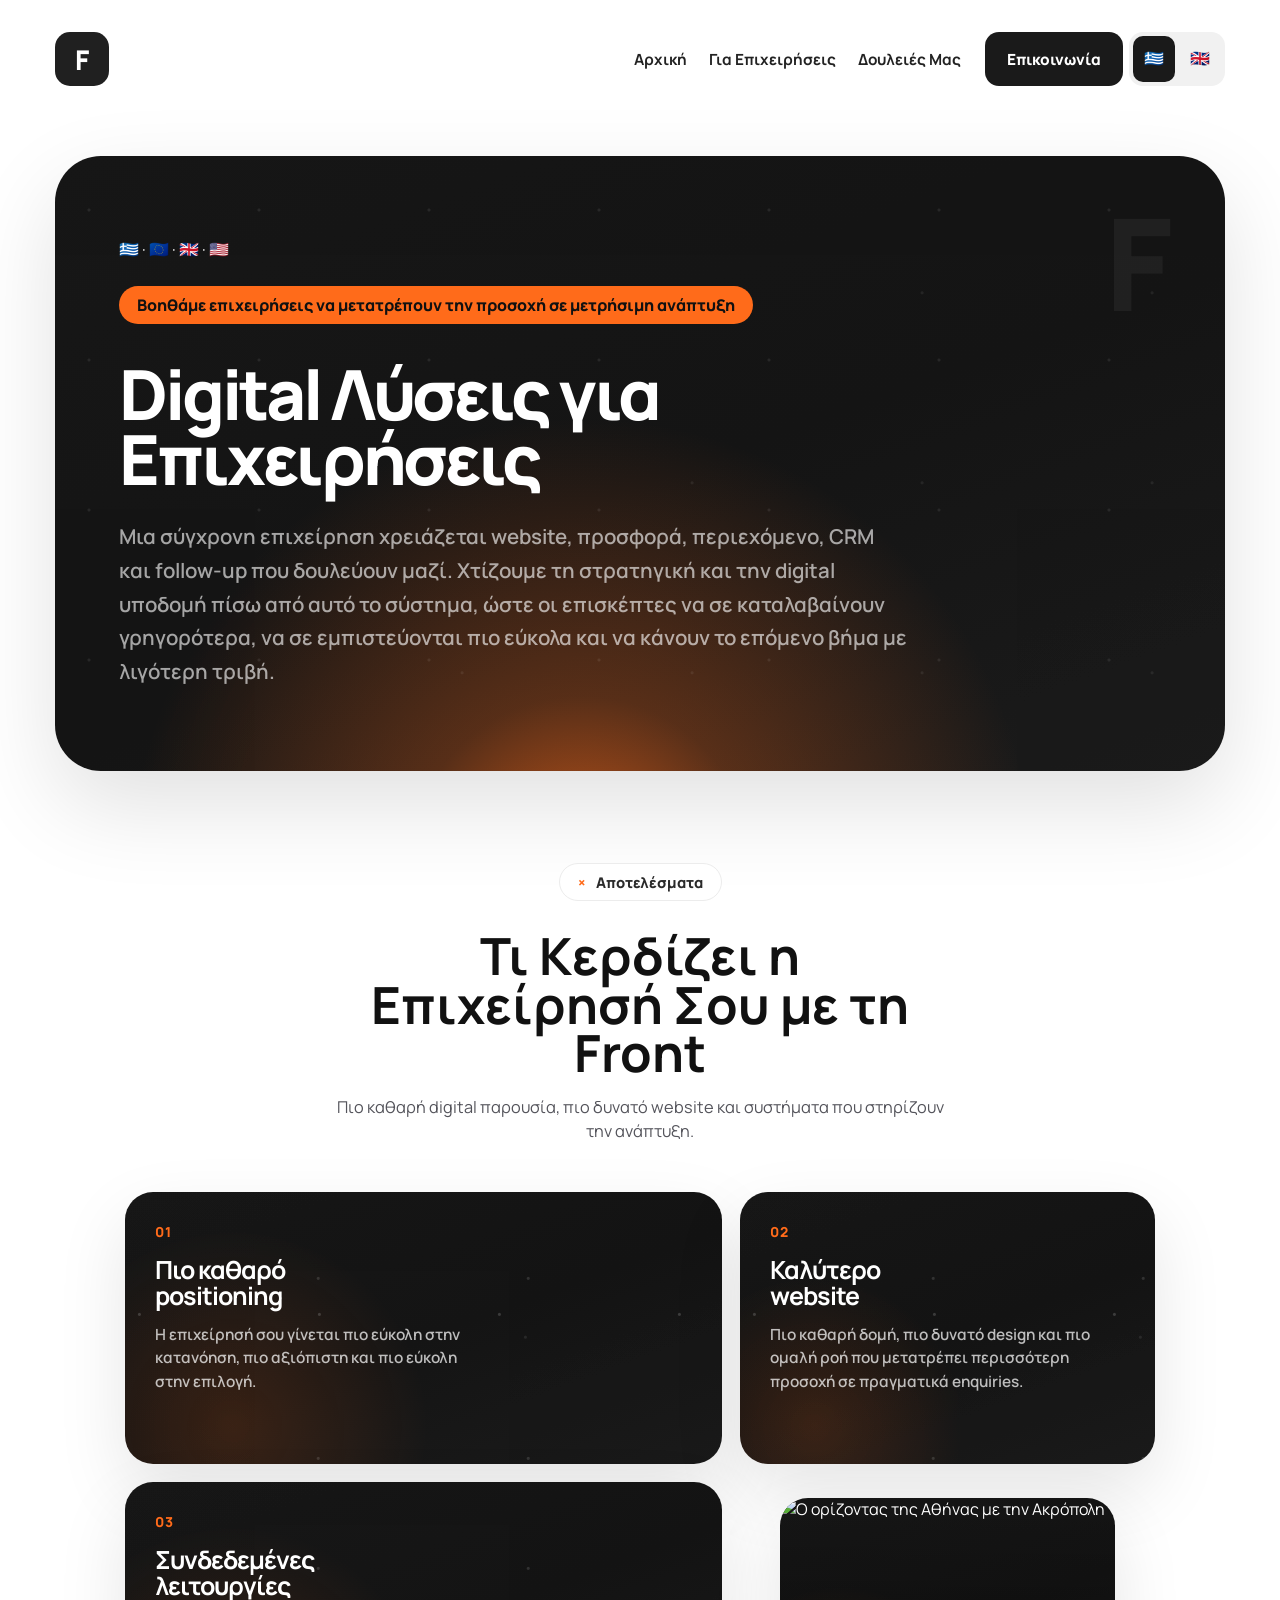
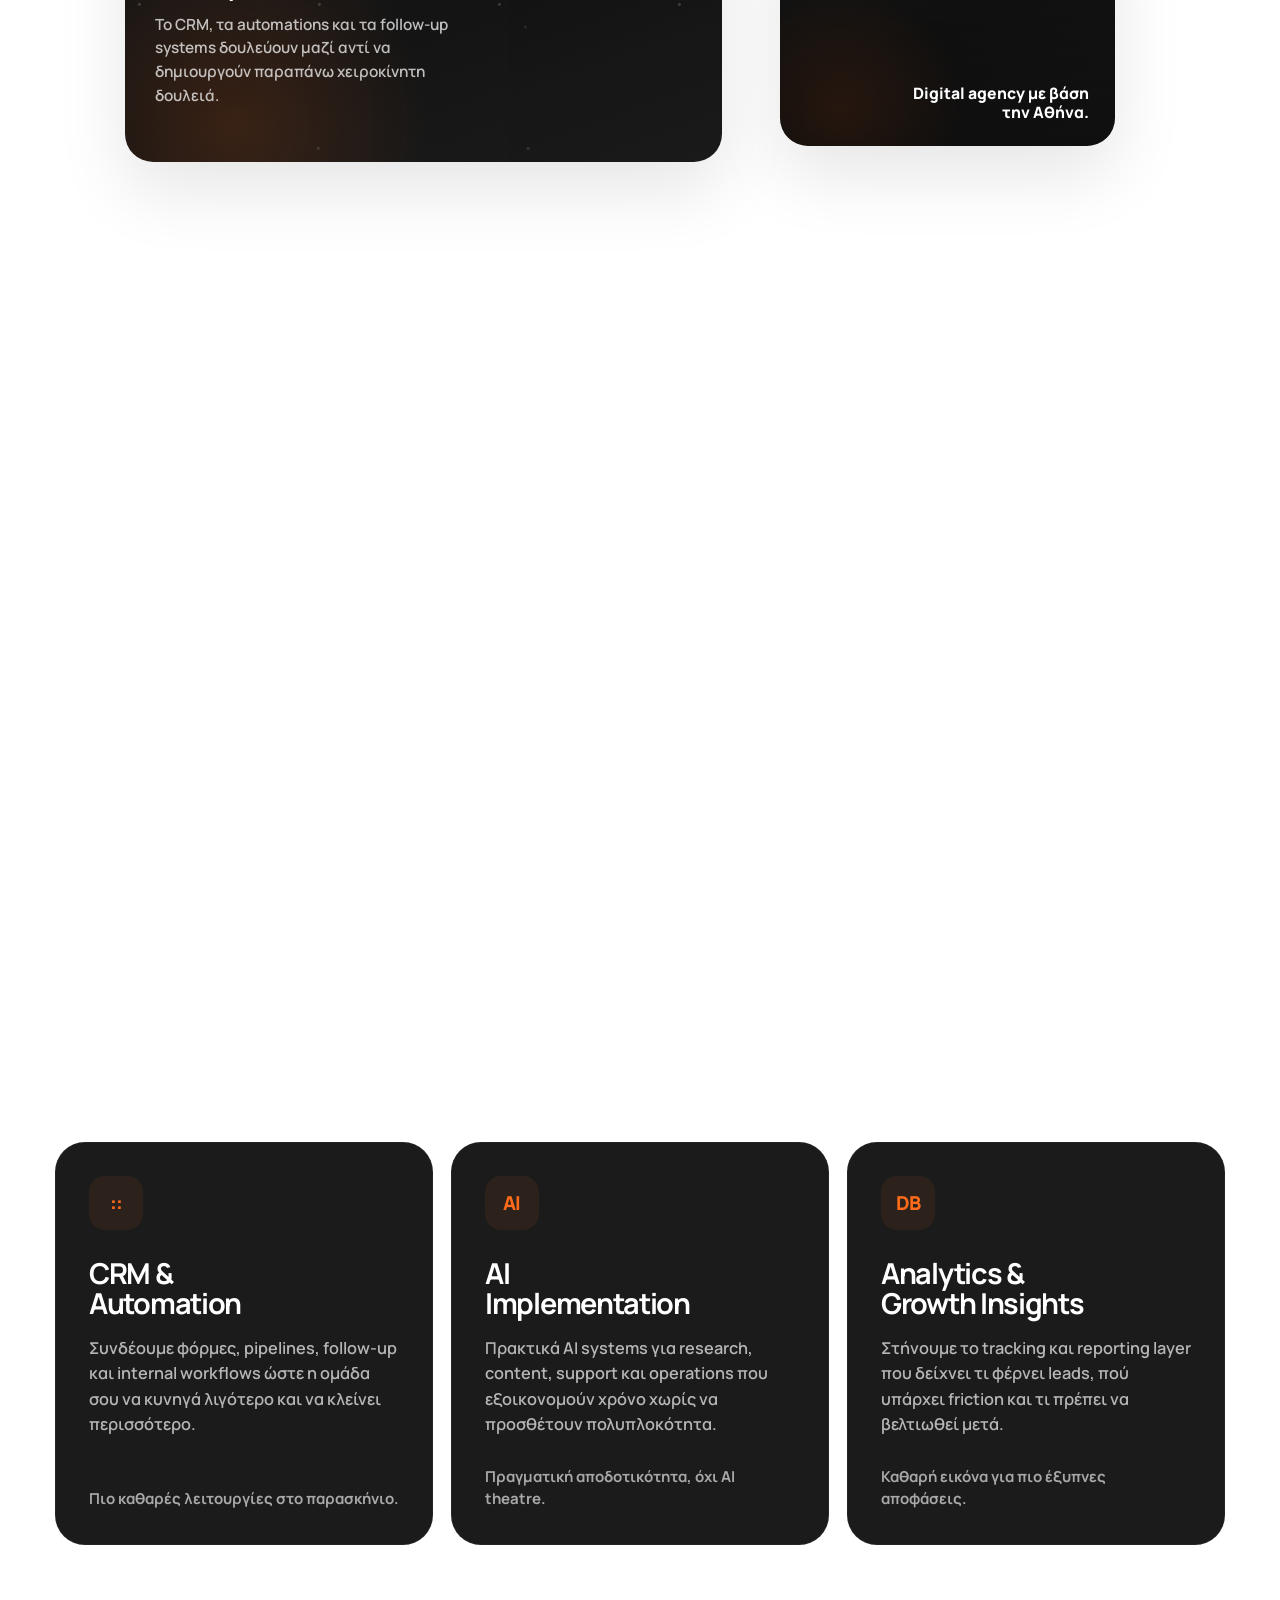
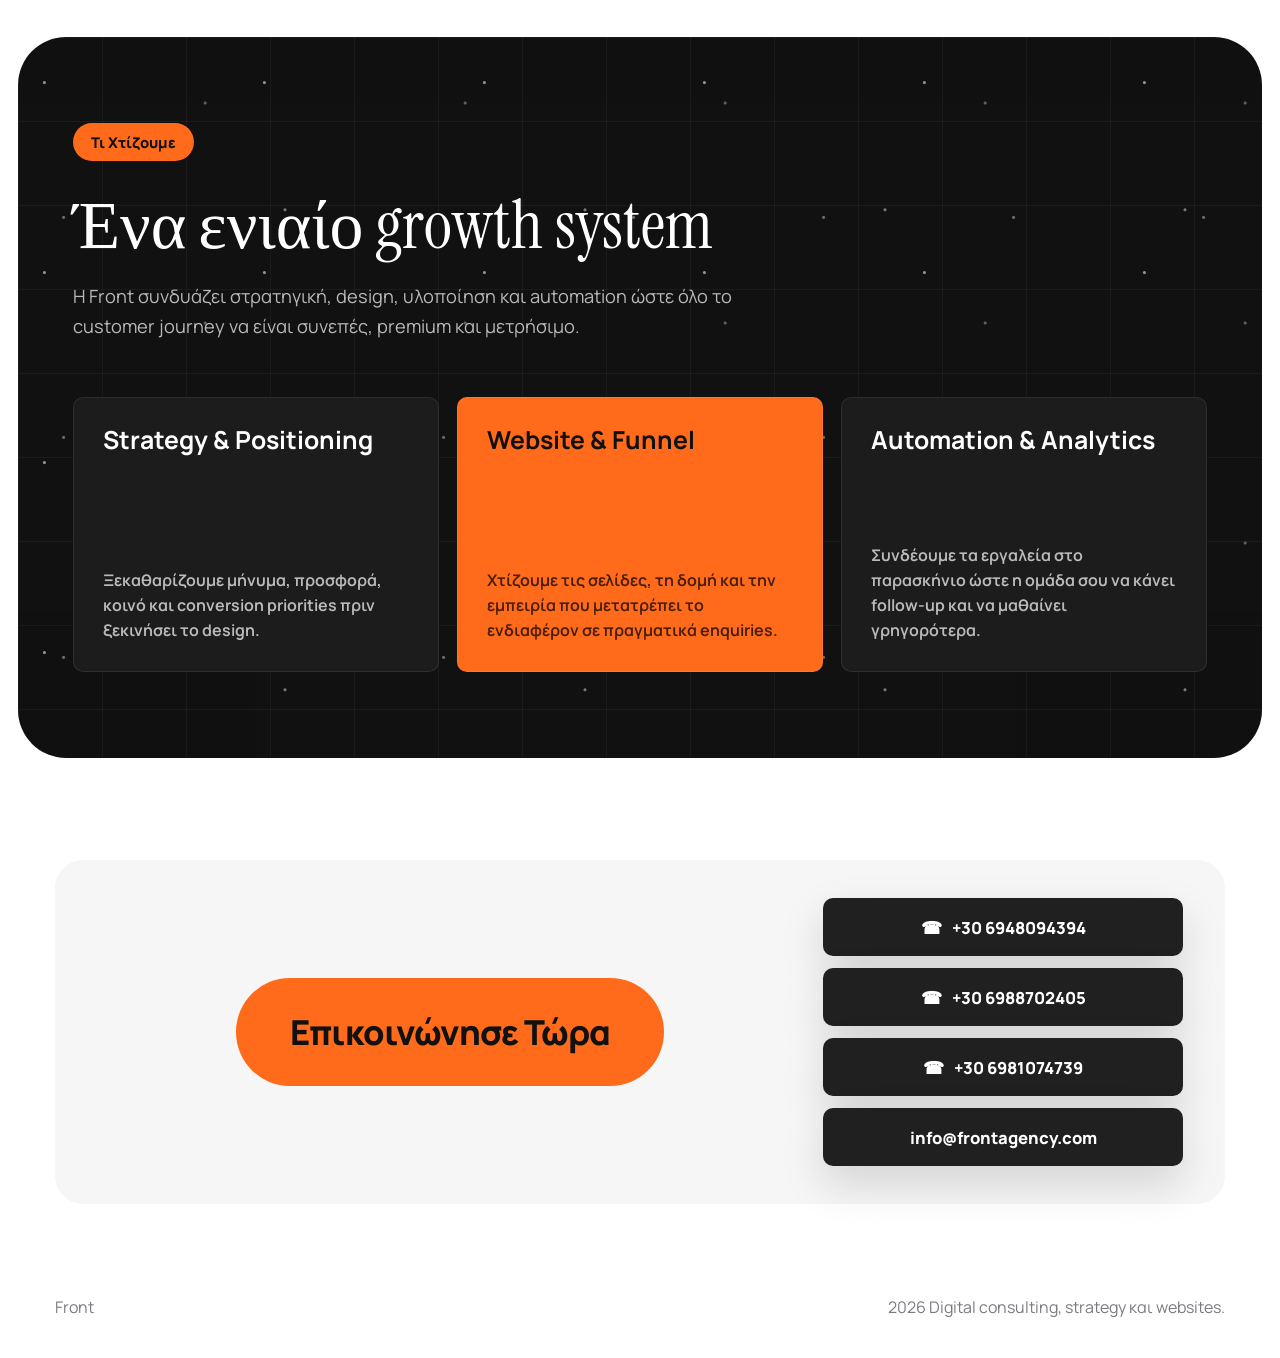
==== commit a2c57af0: "phone" ====
--- a/for-businesses.html
+++ b/for-businesses.html
@@ -309,6 +309,10 @@
               <span class="contact-number-icon" aria-hidden="true">&#9742;</span>
               <span>+30 6988702405</span>
             </a>
+            <a class="button button-dark contact-number" href="tel:+306981074739" aria-label="Call contact">
+              <span class="contact-number-icon" aria-hidden="true">&#9742;</span>
+              <span>+30 6981074739</span>
+            </a>
             <a class="button button-dark contact-email" href="mailto:info@frontagency.com">info@frontagency.com</a>
           </div>
         </div>
